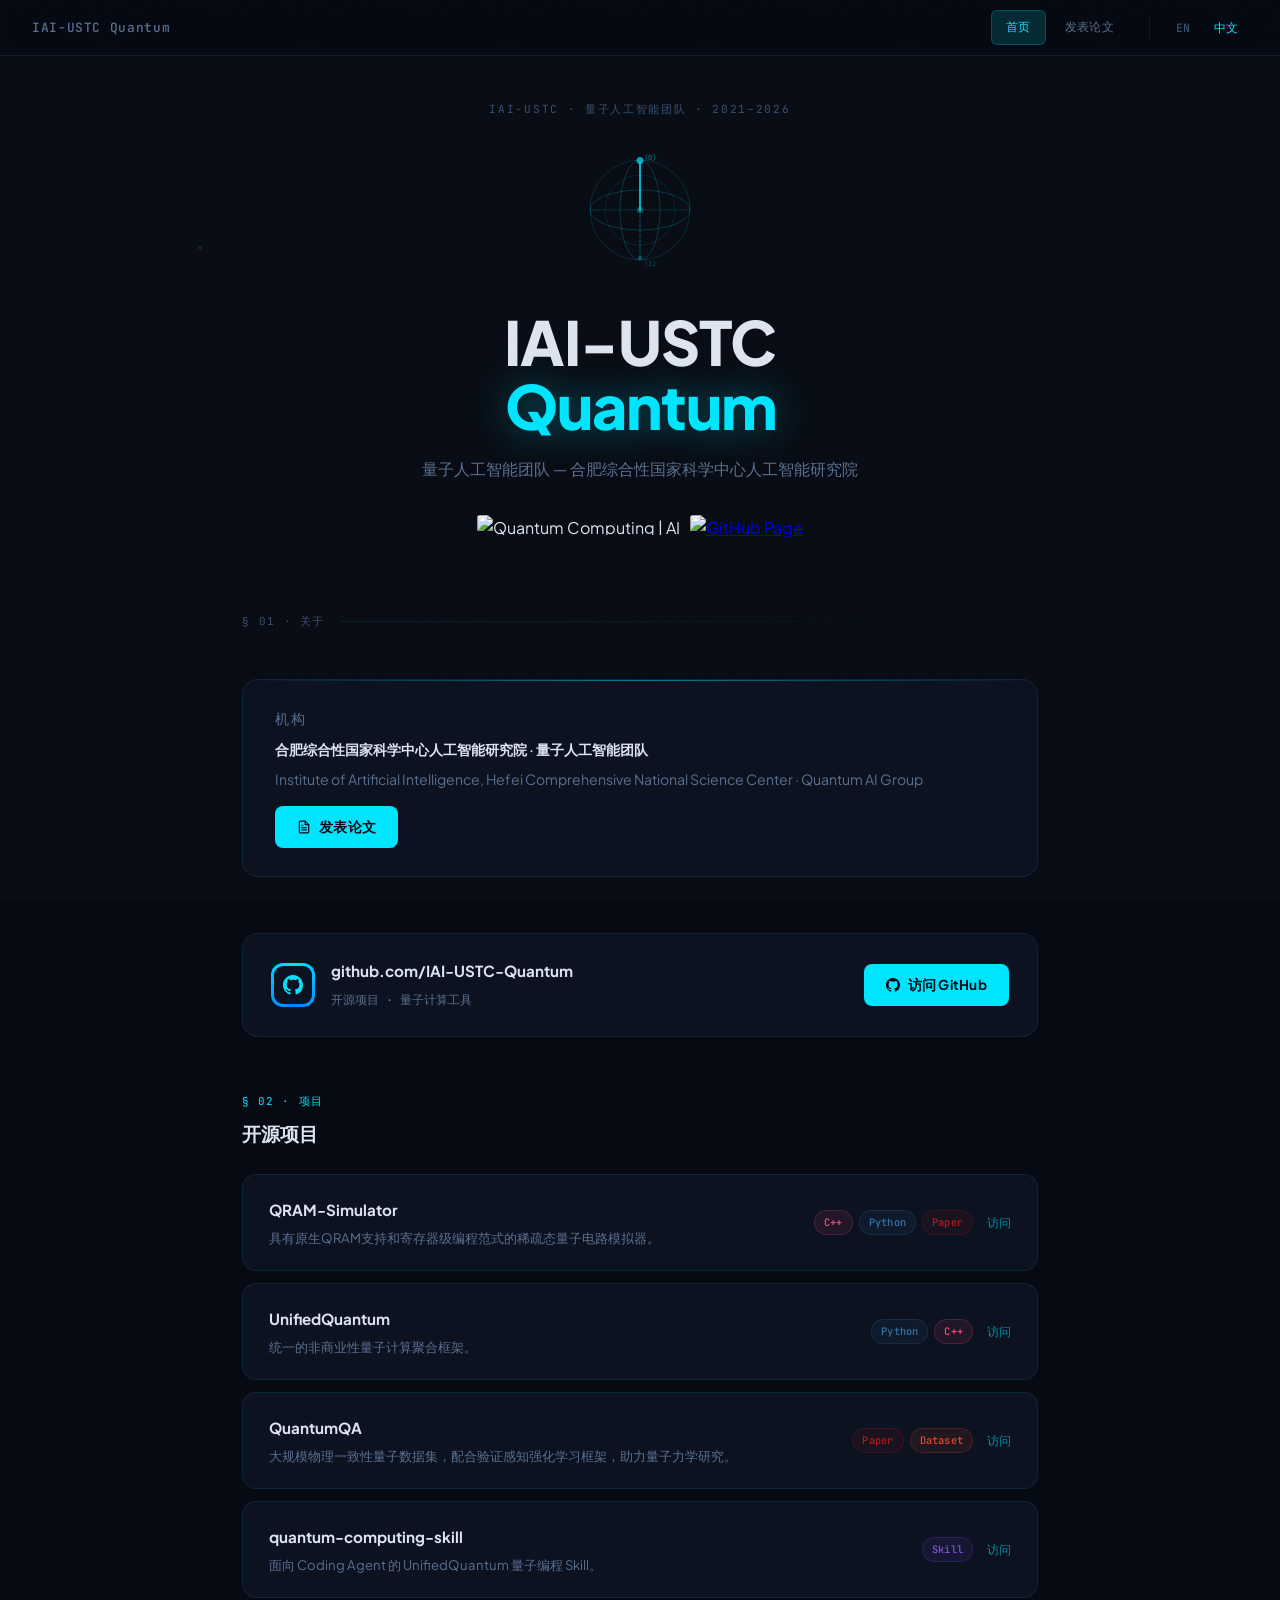
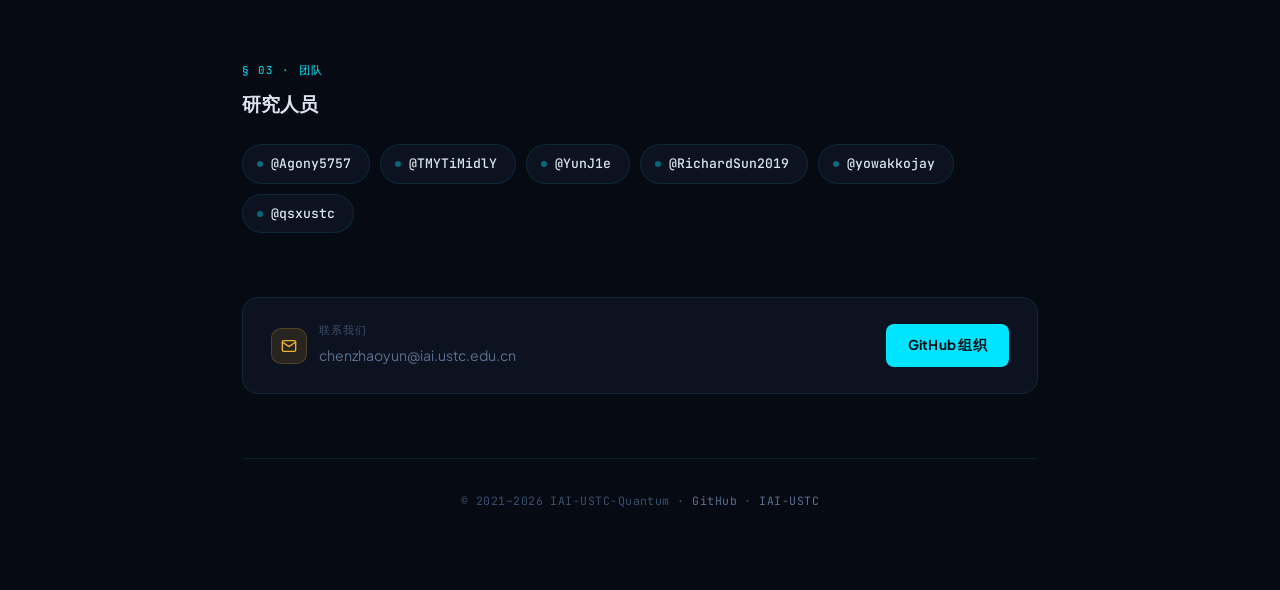
==== index.html @ cae6ad78 "fix: publications button text invisible due to CSS specificity .affiliation a (0-1-1) overrode .btn-" ====
<!DOCTYPE html>
<html lang="zh-CN">
<head>
    <meta charset="UTF-8">
    <meta name="viewport" content="width=device-width, initial-scale=1.0">
    <title>IAI-USTC Quantum</title>
    <link rel="preconnect" href="https://fonts.googleapis.com">
    <link rel="preconnect" href="https://fonts.gstatic.com" crossorigin>
    <link href="https://fonts.googleapis.com/css2?family=Plus+Jakarta+Sans:wght@400;500;600;700;800&family=JetBrains+Mono:wght@400;500&display=swap" rel="stylesheet">
    <style>
        :root {
            --bg: #060a12;
            --surface: #0c1220;
            --surface-2: #111827;
            --border: rgba(0, 229, 255, 0.1);
            --border-glow: rgba(0, 229, 255, 0.25);
            --text: #dde4f0;
            --text-muted: #5a7090;
            --text-dim: #3a5070;
            --cyan: #00e5ff;
            --cyan-dim: rgba(0, 229, 255, 0.15);
            --cyan-glow: rgba(0, 229, 255, 0.4);
            --amber: #f0b429;
            --amber-dim: rgba(240, 180, 41, 0.12);
        }

        *, *::before, *::after { margin: 0; padding: 0; box-sizing: border-box; }

        html { scroll-behavior: smooth; }

        body {
            font-family: 'Plus Jakarta Sans', sans-serif;
            background: var(--bg);
            color: var(--text);
            line-height: 1.65;
            min-height: 100vh;
            overflow-x: hidden;
        }

        /* ─── Quantum circuit background ─── */
        .bg-canvas {
            position: fixed;
            inset: 0;
            z-index: 0;
            pointer-events: none;
            opacity: 0.35;
        }

        /* ─── Noise grain overlay ─── */
        body::after {
            content: '';
            position: fixed;
            inset: 0;
            z-index: 1;
            pointer-events: none;
            opacity: 0.04;
            background-image: url("data:image/svg+xml,%3Csvg viewBox='0 0 256 256' xmlns='http://www.w3.org/2000/svg'%3E%3Cfilter id='n'%3E%3CfeTurbulence type='fractalNoise' baseFrequency='0.9' numOctaves='4' stitchTiles='stitch'/%3E%3C/filter%3E%3Crect width='100%25' height='100%25' filter='url(%23n)'/%3E%3C/svg%3E");
            background-size: 200px;
        }

        /* ─── Layout ─── */
        .container {
            position: relative;
            z-index: 2;
            max-width: 860px;
            margin: 0 auto;
            padding: 0 32px 80px;
        }

        /* ─── Hero ─── */
        .hero {
            padding: 100px 0 72px;
            text-align: center;
            position: relative;
        }

        .hero-index {
            font-family: 'JetBrains Mono', monospace;
            font-size: 0.7rem;
            color: var(--text-dim);
            letter-spacing: 0.15em;
            text-transform: uppercase;
            margin-bottom: 32px;
            opacity: 0;
            animation: fadeUp 0.6s ease forwards;
        }

        /* Bloch sphere SVG */
        .bloch-wrap {
            width: 120px;
            height: 120px;
            margin: 0 auto 40px;
            opacity: 0;
            animation: fadeUp 0.6s 0.1s ease forwards;
        }

        .bloch-wrap svg { width: 100%; height: 100%; }

        .hero h1 {
            font-size: clamp(2.4rem, 6vw, 3.8rem);
            font-weight: 800;
            letter-spacing: -1px;
            line-height: 1.05;
            margin-bottom: 18px;
            opacity: 0;
            animation: fadeUp 0.6s 0.2s ease forwards;
        }

        .hero h1 .accent {
            color: var(--cyan);
            text-shadow: 0 0 40px var(--cyan-glow);
        }

        .hero-sub {
            font-size: 1rem;
            color: var(--text-muted);
            max-width: 460px;
            margin: 0 auto 32px;
            font-weight: 400;
            opacity: 0;
            animation: fadeUp 0.6s 0.3s ease forwards;
        }

        .hero-badges {
            display: flex;
            justify-content: center;
            gap: 10px;
            flex-wrap: wrap;
            opacity: 0;
            animation: fadeUp 0.6s 0.4s ease forwards;
        }

        .hero-badges img { height: 20px; border-radius: 3px; }

        /* ─── Divider ─── */
        .divider {
            display: flex;
            align-items: center;
            gap: 16px;
            margin: 0 0 48px;
            opacity: 0;
            animation: fadeUp 0.5s 0.5s ease forwards;
        }

        .divider-label {
            font-family: 'JetBrains Mono', monospace;
            font-size: 0.68rem;
            color: var(--text-dim);
            letter-spacing: 0.12em;
            text-transform: uppercase;
            white-space: nowrap;
        }

        .divider-line {
            flex: 1;
            height: 1px;
            background: linear-gradient(90deg, var(--border), transparent);
        }

        /* ─── Affiliation ─── */
        .affiliation {
            background: var(--surface);
            border: 1px solid var(--border);
            border-radius: 16px;
            padding: 28px 32px;
            margin-bottom: 56px;
            position: relative;
            overflow: hidden;
            opacity: 0;
            animation: fadeUp 0.6s 0.55s ease forwards;
        }

        .affiliation::before {
            content: '';
            position: absolute;
            top: 0;
            left: 0;
            right: 0;
            height: 1px;
            background: linear-gradient(90deg, transparent, var(--cyan), transparent);
            opacity: 0.5;
        }

        .affiliation-label {
            font-family: 'JetBrains Mono', monospace;
            font-size: 0.68rem;
            color: var(--cyan);
            letter-spacing: 0.12em;
            text-transform: uppercase;
            margin-bottom: 12px;
        }

        .affiliation p {
            color: var(--text-muted);
            font-size: 0.88rem;
            margin-bottom: 6px;
            line-height: 1.7;
        }

        .affiliation p strong { color: var(--text); font-weight: 600; }

        .affiliation a {
            color: var(--cyan);
            text-decoration: none;
            font-size: 0.85rem;
            opacity: 0.8;
            transition: opacity 0.2s;
        }

        .affiliation a:hover { opacity: 1; text-decoration: none; }

        .affiliation .btn-primary {
            color: var(--bg);
            opacity: 1;
            font-size: 0.85rem;
        }

        /* ─── GitHub CTA ─── */
        .github-cta {
            display: flex;
            align-items: center;
            justify-content: space-between;
            background: var(--surface);
            border: 1px solid var(--border);
            border-radius: 16px;
            padding: 24px 28px;
            margin-bottom: 56px;
            gap: 20px;
            flex-wrap: wrap;
            opacity: 0;
            animation: fadeUp 0.6s 0.6s ease forwards;
            transition: border-color 0.3s, box-shadow 0.3s;
        }

        .github-cta:hover {
            border-color: var(--border-glow);
            box-shadow: 0 0 30px rgba(0, 229, 255, 0.05), inset 0 0 30px rgba(0, 229, 255, 0.02);
        }

        .github-cta-left {
            display: flex;
            align-items: center;
            gap: 16px;
        }

        .github-cta-orb {
            width: 44px;
            height: 44px;
            border-radius: 12px;
            background: conic-gradient(from 0deg, var(--cyan), #0080ff, var(--cyan));
            display: flex;
            align-items: center;
            justify-content: center;
            flex-shrink: 0;
            position: relative;
        }

        .github-cta-orb::after {
            content: '';
            position: absolute;
            inset: 3px;
            border-radius: 9px;
            background: var(--surface);
        }

        .github-cta-orb svg {
            position: relative;
            z-index: 1;
            fill: var(--cyan);
        }

        .github-cta-text strong {
            display: block;
            font-size: 0.95rem;
            font-weight: 700;
            margin-bottom: 2px;
        }

        .github-cta-text span {
            font-family: 'JetBrains Mono', monospace;
            font-size: 0.75rem;
            color: var(--text-muted);
        }

        .btn-primary {
            display: inline-flex;
            align-items: center;
            gap: 8px;
            background: var(--cyan);
            color: var(--bg);
            padding: 10px 22px;
            border-radius: 8px;
            text-decoration: none;
            font-weight: 700;
            font-size: 0.85rem;
            letter-spacing: 0.02em;
            transition: background 0.2s, transform 0.15s, box-shadow 0.2s;
            flex-shrink: 0;
        }

        .btn-primary:hover {
            background: #33ecff;
            transform: translateY(-1px);
            box-shadow: 0 4px 20px var(--cyan-glow);
            text-decoration: none;
        }

        /* ─── Section label ─── */
        .section-head {
            margin-bottom: 24px;
            opacity: 0;
            animation: fadeUp 0.5s ease forwards;
        }

        .section-head .section-num {
            font-family: 'JetBrains Mono', monospace;
            font-size: 0.68rem;
            color: var(--cyan);
            letter-spacing: 0.1em;
            text-transform: uppercase;
            margin-bottom: 8px;
        }

        .section-head h2 {
            font-size: 1.2rem;
            font-weight: 700;
            color: var(--text);
        }

        /* ─── Projects grid ─── */
        /* ─── Projects grid ─── */
        .projects-grid {
            display: flex;
            flex-direction: column;
            gap: 12px;
            margin-bottom: 64px;
        }

        .project-card {
            background: var(--surface);
            border: 1px solid var(--border);
            border-radius: 14px;
            padding: 22px 26px;
            text-decoration: none;
            color: var(--text);
            transition: border-color 0.25s, background 0.25s, transform 0.2s, box-shadow 0.25s;
            display: flex;
            align-items: center;
            justify-content: space-between;
            gap: 20px;
            opacity: 0;
            animation: fadeUp 0.5s ease forwards;
        }

        .project-card:nth-child(1) { animation-delay: 0.65s; }
        .project-card:nth-child(2) { animation-delay: 0.72s; }
        .project-card:nth-child(3) { animation-delay: 0.79s; }
        .project-card:nth-child(4) { animation-delay: 0.86s; }

        .project-card:hover {
            border-color: var(--border-glow);
            background: var(--surface-2);
            transform: translateX(4px);
            box-shadow: 0 8px 30px rgba(0, 0, 0, 0.35), 0 0 0 1px var(--border-glow);
            text-decoration: none;
        }

        .project-card-left { flex: 1; min-width: 0; }

        .project-card h3 {
            font-size: 0.95rem;
            font-weight: 700;
            margin-bottom: 5px;
        }

        .project-card p {
            color: var(--text-muted);
            font-size: 0.82rem;
            line-height: 1.6;
        }

        .project-card-right {
            display: flex;
            align-items: center;
            gap: 6px;
            flex-shrink: 0;
        }

        .proj-badge {
            font-family: 'JetBrains Mono', monospace;
            font-size: 0.65rem;
            font-weight: 500;
            padding: 3px 9px;
            border-radius: 100px;
            border: 1px solid;
            letter-spacing: 0.02em;
            white-space: nowrap;
        }

        .project-card-footer {
            font-family: 'JetBrains Mono', monospace;
            font-size: 0.72rem;
            color: var(--cyan);
            opacity: 0.6;
            display: flex;
            align-items: center;
            gap: 4px;
            transition: opacity 0.2s, gap 0.2s;
            flex-shrink: 0;
            margin-left: 8px;
        }

        .project-card:hover .project-card-footer { opacity: 1; gap: 8px; }

        .project-link {
            font-family: 'JetBrains Mono', monospace;
            font-size: 0.72rem;
            color: var(--cyan);
            opacity: 0.7;
            display: flex;
            align-items: center;
            gap: 4px;
            transition: opacity 0.2s, gap 0.2s;
        }

        .project-card:hover .project-link { opacity: 1; gap: 8px; }

        /* ─── Team ─── */
        .team-grid {
            display: flex;
            flex-wrap: wrap;
            gap: 10px;
            margin-bottom: 64px;
            opacity: 0;
            animation: fadeUp 0.5s 0.85s ease forwards;
        }

        .member {
            display: inline-flex;
            align-items: center;
            gap: 8px;
            background: var(--surface);
            border: 1px solid var(--border);
            padding: 8px 18px 8px 14px;
            border-radius: 100px;
            color: var(--text);
            text-decoration: none;
            font-family: 'JetBrains Mono', monospace;
            font-size: 0.82rem;
            font-weight: 500;
            transition: border-color 0.2s, color 0.2s, background 0.2s, transform 0.15s;
        }

        .member::before {
            content: '';
            width: 6px;
            height: 6px;
            border-radius: 50%;
            background: var(--cyan);
            opacity: 0.4;
            transition: opacity 0.2s, box-shadow 0.2s;
            flex-shrink: 0;
        }

        .member:hover {
            border-color: var(--border-glow);
            color: var(--cyan);
            background: var(--cyan-dim);
            transform: translateY(-1px);
            text-decoration: none;
        }

        .member:hover::before {
            opacity: 1;
            box-shadow: 0 0 8px var(--cyan);
        }

        /* ─── Contact ─── */
        .contact-row {
            display: flex;
            align-items: center;
            justify-content: space-between;
            background: var(--surface);
            border: 1px solid var(--border);
            border-radius: 16px;
            padding: 24px 28px;
            gap: 24px;
            flex-wrap: wrap;
            margin-bottom: 64px;
            opacity: 0;
            animation: fadeUp 0.5s 0.9s ease forwards;
        }

        .contact-row-left {
            display: flex;
            align-items: center;
            gap: 12px;
        }

        .contact-icon {
            width: 36px;
            height: 36px;
            border-radius: 10px;
            background: var(--amber-dim);
            border: 1px solid rgba(240, 180, 41, 0.2);
            display: flex;
            align-items: center;
            justify-content: center;
            flex-shrink: 0;
        }

        .contact-text p:first-child {
            font-family: 'JetBrains Mono', monospace;
            font-size: 0.68rem;
            color: var(--text-dim);
            letter-spacing: 0.1em;
            text-transform: uppercase;
            margin-bottom: 2px;
        }

        .contact-text a {
            color: var(--text-muted);
            text-decoration: none;
            font-size: 0.88rem;
            transition: color 0.2s;
        }

        .contact-text a:hover { color: var(--cyan); text-decoration: none; }

        /* ─── Footer ─── */
        footer {
            text-align: center;
            padding-top: 32px;
            border-top: 1px solid var(--border);
            opacity: 0;
            animation: fadeUp 0.5s 0.95s ease forwards;
        }

        footer p {
            font-family: 'JetBrains Mono', monospace;
            font-size: 0.72rem;
            color: var(--text-dim);
            letter-spacing: 0.04em;
        }

        footer a {
            color: var(--text-muted);
            text-decoration: none;
            transition: color 0.2s;
        }

        footer a:hover { color: var(--cyan); text-decoration: none; }

        /* ─── Animations ─── */
        @keyframes fadeUp {
            from { opacity: 0; transform: translateY(16px); }
            to { opacity: 1; transform: translateY(0); }
        }

        /* ─── Responsive ─── */
        @media (max-width: 600px) {
            .container { padding: 0 16px 60px; }
            .hero { padding: 80px 0 56px; }
            .top-nav { padding: 0 16px; }
            .nav-logo { font-size: 0.72rem; }
            .nav-link { font-size: 0.72rem; padding: 5px 10px; }
            .github-cta { flex-direction: column; align-items: flex-start; }
            .contact-row { flex-direction: column; align-items: flex-start; }
            .hero-badges { gap: 8px; }
        }

        /* ─── Top Nav ─── */
        .top-nav {
            position: fixed;
            top: 0;
            left: 0;
            right: 0;
            z-index: 100;
            display: flex;
            align-items: center;
            justify-content: space-between;
            padding: 0 32px;
            height: 56px;
            background: rgba(6, 10, 18, 0.8);
            border-bottom: 1px solid var(--border);
            backdrop-filter: blur(16px);
        }

        .nav-logo {
            font-family: 'JetBrains Mono', monospace;
            font-size: 0.8rem;
            font-weight: 500;
            color: var(--text-muted);
            text-decoration: none;
            letter-spacing: 0.05em;
            transition: color 0.2s;
        }

        .nav-logo:hover { color: var(--cyan); text-decoration: none; }

        .nav-links {
            display: flex;
            align-items: center;
            gap: 4px;
        }

        .nav-link {
            font-family: 'JetBrains Mono', monospace;
            font-size: 0.78rem;
            font-weight: 500;
            color: var(--text-muted);
            text-decoration: none;
            padding: 6px 14px;
            border-radius: 6px;
            border: 1px solid transparent;
            transition: all 0.2s;
            letter-spacing: 0.03em;
        }

        .nav-link:hover { color: var(--text); background: var(--surface); border-color: var(--border); text-decoration: none; }
        .nav-link.active { color: var(--cyan); background: var(--cyan-dim); border-color: rgba(0, 229, 255, 0.2); }

        .nav-lang {
            display: flex;
            gap: 4px;
            margin-left: 16px;
            padding-left: 16px;
            border-left: 1px solid var(--border);
        }

        .nav-lang button {
            background: transparent;
            border: none;
            color: var(--text-dim);
            padding: 4px 10px;
            border-radius: 4px;
            cursor: pointer;
            font-family: 'JetBrains Mono', monospace;
            font-size: 0.72rem;
            font-weight: 500;
            transition: all 0.2s;
        }

        .nav-lang button:hover { color: var(--text); background: var(--surface); }
        .nav-lang button.active { color: var(--cyan); }

        /* ─── Custom scrollbar ─── */
        ::-webkit-scrollbar { width: 6px; }
        ::-webkit-scrollbar-track { background: var(--bg); }
        ::-webkit-scrollbar-thumb { background: var(--border); border-radius: 3px; }
        ::-webkit-scrollbar-thumb:hover { background: var(--cyan-dim); }

        /* ─── Selection ─── */
        ::selection { background: var(--cyan-dim); color: var(--cyan); }
    </style>
</head>
<body>

    <!-- Quantum circuit animated background -->
    <canvas class="bg-canvas" id="bg"></canvas>

    <!-- Top Navigation -->
    <nav class="top-nav">
        <a href="index.html" class="nav-logo">IAI-USTC Quantum</a>
        <div class="nav-links">
            <a href="index.html" class="nav-link active" data-i18n="nav_home">Home</a>
            <a href="publications.html" class="nav-link" data-i18n="nav_pub">Publications</a>
            <div class="nav-lang">
                <button id="lang-en" onclick="switchLanguage('en')">EN</button>
                <button id="lang-zh" onclick="switchLanguage('zh')">中文</button>
            </div>
        </div>
    </nav>

    <div class="container">

        <!-- Hero -->
        <section class="hero">
            <p class="hero-index" data-i18n="hero_index">IAI-USTC · Quantum AI Group · 2021–2026</p>

            <!-- Bloch sphere SVG -->
            <div class="bloch-wrap">
                <svg viewBox="0 0 120 120" fill="none" xmlns="http://www.w3.org/2000/svg">
                    <circle cx="60" cy="60" r="50" stroke="rgba(0,229,255,0.15)" stroke-width="1"/>
                    <circle cx="60" cy="60" r="35" stroke="rgba(0,229,255,0.1)" stroke-width="1"/>
                    <ellipse cx="60" cy="60" rx="50" ry="20" stroke="rgba(0,229,255,0.2)" stroke-width="1"/>
                    <ellipse cx="60" cy="60" rx="20" ry="50" stroke="rgba(0,229,255,0.2)" stroke-width="1"/>
                    <line x1="60" y1="10" x2="60" y2="110" stroke="rgba(0,229,255,0.15)" stroke-width="1"/>
                    <line x1="10" y1="60" x2="110" y2="60" stroke="rgba(0,229,255,0.15)" stroke-width="1"/>
                    <!-- |0⟩ state -->
                    <line x1="60" y1="60" x2="60" y2="15" stroke="#00e5ff" stroke-width="1.5" stroke-linecap="round">
                        <animate attributeName="y2" values="15;12;15" dur="3s" repeatCount="indefinite"/>
                    </line>
                    <circle cx="60" cy="13" r="3.5" fill="#00e5ff">
                        <animate attributeName="cy" values="13;10;13" dur="3s" repeatCount="indefinite"/>
                        <animate attributeName="opacity" values="1;0.6;1" dur="3s" repeatCount="indefinite"/>
                    </circle>
                    <!-- |1⟩ state faint -->
                    <line x1="60" y1="60" x2="60" y2="108" stroke="rgba(0,229,255,0.25)" stroke-width="1" stroke-linecap="round" stroke-dasharray="2 3">
                    </line>
                    <circle cx="60" cy="108" r="2" fill="rgba(0,229,255,0.3)"/>
                    <!-- equator glow -->
                    <circle cx="60" cy="60" r="3" fill="rgba(0,229,255,0.3)">
                        <animate attributeName="r" values="3;4;3" dur="2s" repeatCount="indefinite"/>
                    </circle>
                    <!-- axis labels -->
                    <text x="64" y="10" fill="rgba(0,229,255,0.6)" font-family="JetBrains Mono,monospace" font-size="7">|0⟩</text>
                    <text x="64" y="116" fill="rgba(0,229,255,0.3)" font-family="JetBrains Mono,monospace" font-size="7">|1⟩</text>
                </svg>
            </div>

            <h1>
                <span data-i18n="title">IAI-USTC</span><br>
                <span class="accent" data-i18n="title_accent">Quantum</span>
            </h1>
            <p class="hero-sub" data-i18n="subtitle">Quantum AI Group — Institute of Artificial Intelligence, Hefei Comprehensive National Science Center</p>
            <div class="hero-badges">
                <img src="https://img.shields.io/badge/Quantum_Computing-AI-00e5ff?style=flat-square" alt="Quantum Computing | AI">
                <a href="https://iai-ustc-quantum.github.io"><img src="https://img.shields.io/badge/Page-iai--ustc--quantum.github.io-4D6AE4?style=flat-square" alt="GitHub Page"></a>
            </div>
        </section>

        <!-- Divider -->
        <div class="divider">
            <span class="divider-label" data-i18n="divider_about">§ 01 · About</span>
            <div class="divider-line"></div>
        </div>

        <!-- Affiliation -->
        <div class="affiliation">
            <p class="affiliation-label" data-i18n="affil_label">Institute</p>
            <p><strong>合肥综合性国家科学中心人工智能研究院 · 量子人工智能团队</strong></p>
            <p>Institute of Artificial Intelligence, Hefei Comprehensive National Science Center · Quantum AI Group</p>
            <div style="margin-top: 14px;">
                <a href="publications.html" class="btn-primary">
                    <svg width="14" height="14" viewBox="0 0 24 24" fill="none" stroke="currentColor" stroke-width="2" stroke-linecap="round" stroke-linejoin="round"><path d="M14 2H6a2 2 0 00-2 2v16a2 2 0 002 2h12a2 2 0 002-2V8z"/><polyline points="14 2 14 8 20 8"/><line x1="16" y1="13" x2="8" y2="13"/><line x1="16" y1="17" x2="8" y2="17"/><polyline points="10 9 9 9 8 9"/></svg>
                    <span data-i18n="affil_pub_btn">Publications</span>
                </a>
            </div>
        </div>

        <!-- GitHub CTA -->
        <div class="github-cta">
            <div class="github-cta-left">
                <div class="github-cta-orb">
                    <svg width="20" height="20" viewBox="0 0 16 16"><path d="M8 0C3.58 0 0 3.58 0 8c0 3.54 2.29 6.53 5.47 7.59.4.07.55-.17.55-.38 0-.19-.01-.82-.01-1.49-2.01.37-2.53-.49-2.69-.94-.09-.23-.48-.94-.82-1.13-.28-.15-.68-.52-.01-.53.63-.01 1.08.58 1.23.82.72 1.21 1.87.87 2.33.66.07-.52.28-.87.51-1.07-1.78-.2-3.64-.89-3.64-3.95 0-.87.31-1.59.82-2.15-.08-.2-.36-1.02.08-2.12 0 0 .67-.21 2.2.82.64-.18 1.32-.27 2-.27.68 0 1.36.09 2 .27 1.53-1.04 2.2-.82 2.2-.82.44 1.1.16 1.92.08 2.12.51.56.82 1.27.82 2.15 0 3.07-1.87 3.75-3.65 3.95.29.25.54.73.54 1.48 0 1.07-.01 1.93-.01 2.2 0 .21.15.46.55.38A8.013 8.013 0 0016 8c0-4.42-3.58-8-8-8z"/></svg>
                </div>
                <div class="github-cta-text">
                    <strong data-i18n="org_title">github.com/IAI-USTC-Quantum</strong>
                    <span data-i18n="org_sub">Open-source · Quantum computing tools</span>
                </div>
            </div>
            <a href="https://github.com/IAI-USTC-Quantum" class="btn-primary" target="_blank" rel="noopener">
                <svg width="14" height="14" viewBox="0 0 16 16" fill="currentColor"><path d="M8 0C3.58 0 0 3.58 0 8c0 3.54 2.29 6.53 5.47 7.59.4.07.55-.17.55-.38 0-.19-.01-.82-.01-1.49-2.01.37-2.53-.49-2.69-.94-.09-.23-.48-.94-.82-1.13-.28-.15-.68-.52-.01-.53.63-.01 1.08.58 1.23.82.72 1.21 1.87.87 2.33.66.07-.52.28-.87.51-1.07-1.78-.2-3.64-.89-3.64-3.95 0-.87.31-1.59.82-2.15-.08-.2-.36-1.02.08-2.12 0 0 .67-.21 2.2.82.64-.18 1.32-.27 2-.27.68 0 1.36.09 2 .27 1.53-1.04 2.2-.82 2.2-.82.44 1.1.16 1.92.08 2.12.51.56.82 1.27.82 2.15 0 3.07-1.87 3.75-3.65 3.95.29.25.54.73.54 1.48 0 1.07-.01 1.93-.01 2.2 0 .21.15.46.55.38A8.013 8.013 0 0016 8c0-4.42-3.58-8-8-8z"/></svg>
                <span data-i18n="org_btn">View on GitHub</span>
            </a>
        </div>

        <!-- Projects -->
        <div class="section-head">
            <p class="section-num" data-i18n="divider_projects">§ 02 · Projects</p>
            <h2 data-i18n="projects_title">Open Source</h2>
        </div>
        <div class="projects-grid" id="projects-grid"></div>

        <!-- Team -->
        <div class="section-head">
            <p class="section-num" data-i18n="divider_team">§ 03 · Team</p>
            <h2 data-i18n="team_title">Researchers</h2>
        </div>
        <div class="team-grid" id="team-grid"></div>

        <!-- Contact -->
        <div class="contact-row">
            <div class="contact-row-left">
                <div class="contact-icon">
                    <svg width="16" height="16" viewBox="0 0 24 24" fill="none" stroke="#f0b429" stroke-width="2" stroke-linecap="round" stroke-linejoin="round"><path d="M4 4h16c1.1 0 2 .9 2 2v12c0 1.1-.9 2-2 2H4c-1.1 0-2-.9-2-2V6c0-1.1.9-2 2-2z"/><polyline points="22,6 12,13 2,6"/></svg>
                </div>
                <div class="contact-text">
                    <p data-i18n="contact_label">Get in touch</p>
                    <a href="mailto:chenzhaoyun@iai.ustc.edu.cn">chenzhaoyun@iai.ustc.edu.cn</a>
                </div>
            </div>
            <a href="https://github.com/IAI-USTC-Quantum" class="btn-primary" target="_blank" rel="noopener" data-i18n="contact_github">GitHub Organization</a>
        </div>

        <footer>
            <p>© 2021–2026 IAI-USTC-Quantum · <a href="https://github.com/IAI-USTC-Quantum" data-i18n="footer_gh">GitHub</a> · <a href="https://iai.ustc.edu.cn" data-i18n="footer_institution">IAI-USTC</a></p>
        </footer>
    </div>

    <script>
        /* ─── Quantum circuit canvas background ─── */
        (function () {
            const canvas = document.getElementById('bg');
            const ctx = canvas.getContext('2d');
            let W, H;
            const nodes = [];
            const MAX_NODES = 18;

            function resize() {
                W = canvas.width = window.innerWidth;
                H = canvas.height = window.innerHeight;
            }

            function addNode() {
                if (nodes.length >= MAX_NODES) return;
                nodes.push({
                    x: Math.random() * W,
                    y: Math.random() * H,
                    vx: (Math.random() - 0.5) * 0.3,
                    vy: (Math.random() - 0.5) * 0.3,
                    r: Math.random() * 1.5 + 0.5,
                    life: 0,
                    maxLife: Math.random() * 300 + 150
                });
            }

            function draw() {
                ctx.clearRect(0, 0, W, H);

                // Add new nodes
                if (Math.random() < 0.08) addNode();

                // Draw connections between nearby nodes
                for (let i = 0; i < nodes.length; i++) {
                    const a = nodes[i];
                    a.x += a.vx;
                    a.y += a.vy;
                    a.life++;
                    if (a.x < -10 || a.x > W + 10 || a.y < -10 || a.y > H + 10 || a.life > a.maxLife) {
                        nodes.splice(i, 1);
                        i--;
                        continue;
                    }
                    for (let j = i + 1; j < nodes.length; j++) {
                        const b = nodes[j];
                        const dx = a.x - b.x, dy = a.y - b.y;
                        const dist = Math.sqrt(dx * dx + dy * dy);
                        if (dist < 120) {
                            ctx.beginPath();
                            ctx.moveTo(a.x, a.y);
                            ctx.lineTo(b.x, b.y);
                            ctx.strokeStyle = `rgba(0, 229, 255, ${0.12 * (1 - dist / 120)})`;
                            ctx.lineWidth = 0.5;
                            ctx.stroke();
                        }
                    }
                    // Draw node dot
                    ctx.beginPath();
                    ctx.arc(a.x, a.y, a.r, 0, Math.PI * 2);
                    ctx.fillStyle = `rgba(0, 229, 255, ${0.5 * (1 - a.life / a.maxLife)})`;
                    ctx.fill();
                }

                // Occasional horizontal scan line
                if (Math.random() < 0.003) {
                    const y = Math.random() * H;
                    const grad = ctx.createLinearGradient(0, 0, W, 0);
                    grad.addColorStop(0, 'transparent');
                    grad.addColorStop(0.5, 'rgba(0,229,255,0.03)');
                    grad.addColorStop(1, 'transparent');
                    ctx.fillStyle = grad;
                    ctx.fillRect(0, y, W, 1);
                }

                requestAnimationFrame(draw);
            }

            resize();
            window.addEventListener('resize', resize);
            draw();
        })();

        /* ─── Data ─── */
        const projects = [
            {
                name: "QRAM-Simulator",
                url: "https://iai-ustc-quantum.github.io/QRAM-Simulator/",
                badges: [
                    { label: "C++", color: "#f34b7d" },
                    { label: "Python", color: "#3572A5" },
                    { label: "Paper", color: "#b31b1b" },
                ],
                descriptionKey: "project1_desc",
            },
            {
                name: "UnifiedQuantum",
                url: "https://github.com/IAI-USTC-Quantum/UnifiedQuantum",
                badges: [
                    { label: "Python", color: "#3572A5" },
                    { label: "C++", color: "#f34b7d" },
                ],
                descriptionKey: "project2_desc",
            },
            {
                name: "QuantumQA",
                url: "https://github.com/IAI-USTC-Quantum/QuantumQA",
                badges: [
                    { label: "Paper", color: "#b31b1b" },
                    { label: "Dataset", color: "#e34c26" },
                ],
                descriptionKey: "project4_desc",
            },
            {
                name: "quantum-computing-skill",
                url: "https://github.com/IAI-USTC-Quantum/quantum-computing-skill",
                badges: [
                    { label: "Skill", color: "#8250df" },
                ],
                descriptionKey: "project3_desc",
            }
        ];

        const members = ["Agony5757", "TMYTiMidlY", "YunJ1e", "RichardSun2019", "yowakkojay", "qsxustc"];

        /* ─── Render ─── */
        function renderProjects() {
            const grid = document.getElementById('projects-grid');
            grid.innerHTML = projects.map(p => `
                <a class="project-card" href="${p.url}" target="_blank" rel="noopener">
                    <div class="project-card-left">
                        <h3>${p.name}</h3>
                        <p data-i18n="${p.descriptionKey}">${translations.en[p.descriptionKey] || ''}</p>
                    </div>
                    <div class="project-card-right">
                        ${p.badges.map(b => `
                            <span class="proj-badge" style="background:${b.color}18;color:${b.color};border-color:${b.color}35">
                                ${b.label}
                            </span>
                        `).join('')}
                        <span class="project-card-footer" data-i18n="project_link">
                            <svg width="10" height="10" viewBox="0 0 10 10" fill="none"><path d="M1 5h8M5 1l4 4-4 4" stroke="currentColor" stroke-width="1.2" stroke-linecap="round" stroke-linejoin="round"/></svg>
                        </span>
                    </div>
                </a>
            `).join('');
        }

        function renderTeam() {
            const grid = document.getElementById('team-grid');
            grid.innerHTML = members.map(m => `
                <a href="https://github.com/${m}" class="member" target="_blank" rel="noopener">@${m}</a>
            `).join('');
        }

        /* ─── Translations ─── */
        const translations = {
            en: {
                nav_home: "Home",
                nav_pub: "Publications",
                hero_index: "IAI-USTC · Quantum AI Group · 2021–2026",
                title: "IAI-USTC",
                title_accent: "Quantum",
                subtitle: "Quantum AI Group — Institute of Artificial Intelligence, Hefei Comprehensive National Science Center",
                divider_about: "§ 01 · About",
                affil_label: "Institute",
                affil_pub_btn: "Publications",
                org_title: "github.com/IAI-USTC-Quantum",
                org_sub: "Open-source · Quantum computing tools",
                org_btn: "View on GitHub",
                divider_projects: "§ 02 · Projects",
                projects_title: "Open Source",
                project1_desc: "Sparse-state quantum circuit simulator with native QRAM support and Register Level Programming.",
                project2_desc: "A unified, non-commercial quantum computing aggregation framework.",
                project3_desc: "Coding agent skill for quantum programming with UnifiedQuantum.",
                project4_desc: "Large-scale physics-consistent quantum dataset with verification-aware RL framework for quantum mechanics.",
                project_link: "Open",
                divider_team: "§ 03 · Team",
                team_title: "Researchers",
                contact_label: "Get in touch",
                contact_github: "GitHub Organization",
                footer_gh: "GitHub",
                footer_institution: "IAI-USTC"
            },
            zh: {
                nav_home: "首页",
                nav_pub: "发表论文",
                hero_index: "IAI-USTC · 量子人工智能团队 · 2021–2026",
                title: "IAI-USTC",
                title_accent: "Quantum",
                subtitle: "量子人工智能团队 — 合肥综合性国家科学中心人工智能研究院",
                divider_about: "§ 01 · 关于",
                affil_label: "机构",
                affil_pub_btn: "发表论文",
                org_title: "github.com/IAI-USTC-Quantum",
                org_sub: "开源项目 · 量子计算工具",
                org_btn: "访问 GitHub",
                divider_projects: "§ 02 · 项目",
                projects_title: "开源项目",
                project1_desc: "具有原生QRAM支持和寄存器级编程范式的稀疏态量子电路模拟器。",
                project2_desc: "统一的非商业性量子计算聚合框架。",
                project3_desc: "面向 Coding Agent 的 UnifiedQuantum 量子编程 Skill。",
                project4_desc: "大规模物理一致性量子数据集，配合验证感知强化学习框架，助力量子力学研究。",
                project_link: "访问",
                divider_team: "§ 03 · 团队",
                team_title: "研究人员",
                contact_label: "联系我们",
                contact_github: "GitHub 组织",
                footer_gh: "GitHub",
                footer_institution: "IAI-USTC"
            }
        };

        function switchLanguage(lang) {
            document.querySelectorAll('[data-i18n]').forEach(el => {
                const key = el.getAttribute('data-i18n');
                if (translations[lang][key]) {
                    el.textContent = translations[lang][key];
                }
            });
            document.querySelectorAll('.nav-lang button').forEach(btn => btn.classList.remove('active'));
            document.getElementById('lang-' + lang).classList.add('active');
            localStorage.setItem('preferred-lang', lang);
        }

        document.addEventListener('DOMContentLoaded', () => {
            renderProjects();
            renderTeam();
            const savedLang = localStorage.getItem('preferred-lang') || 'zh';
            switchLanguage(savedLang);
        });
    </script>
</body>
</html>
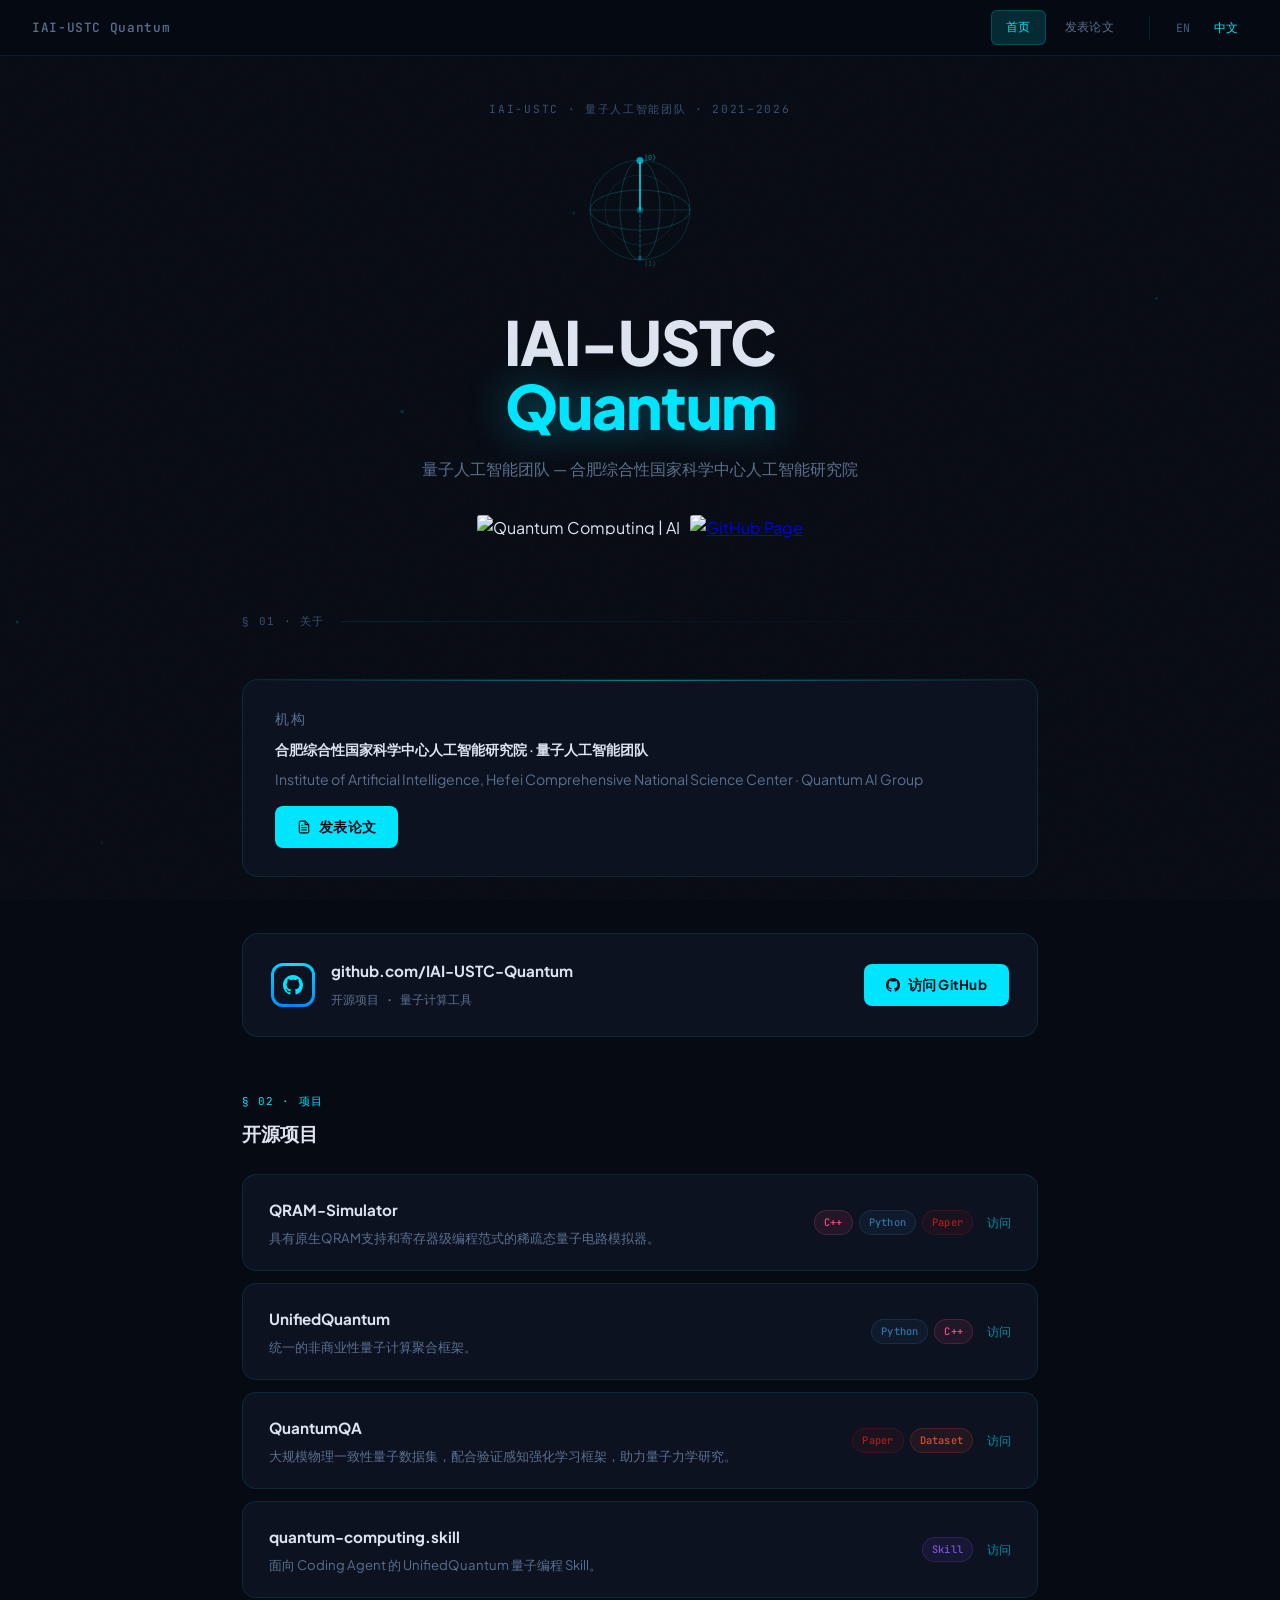
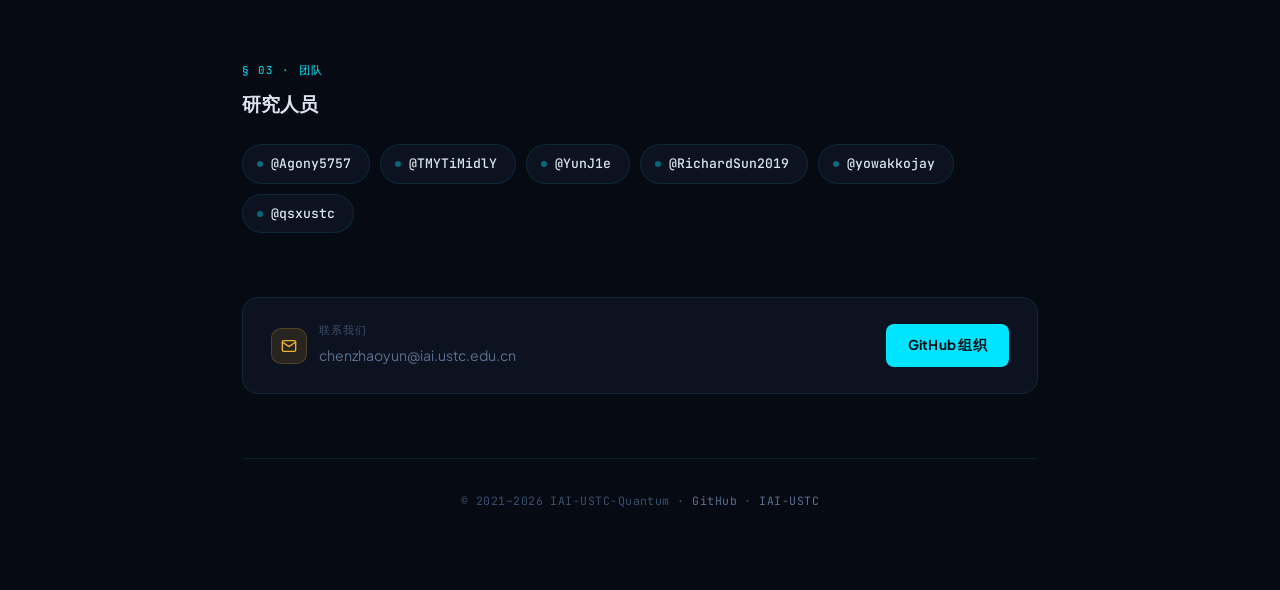
==== commit a2d73051: "Rename quantum-computing-skill to quantum-computing.skill Co-Authored-By: Claude Sonnet 4.6 <noreply" ====
--- a/index.html
+++ b/index.html
@@ -903,8 +903,8 @@
                 descriptionKey: "project4_desc",
             },
             {
-                name: "quantum-computing-skill",
-                url: "https://github.com/IAI-USTC-Quantum/quantum-computing-skill",
+                name: "quantum-computing.skill",
+                url: "https://github.com/IAI-USTC-Quantum/quantum-computing.skill",
                 badges: [
                     { label: "Skill", color: "#8250df" },
                 ],
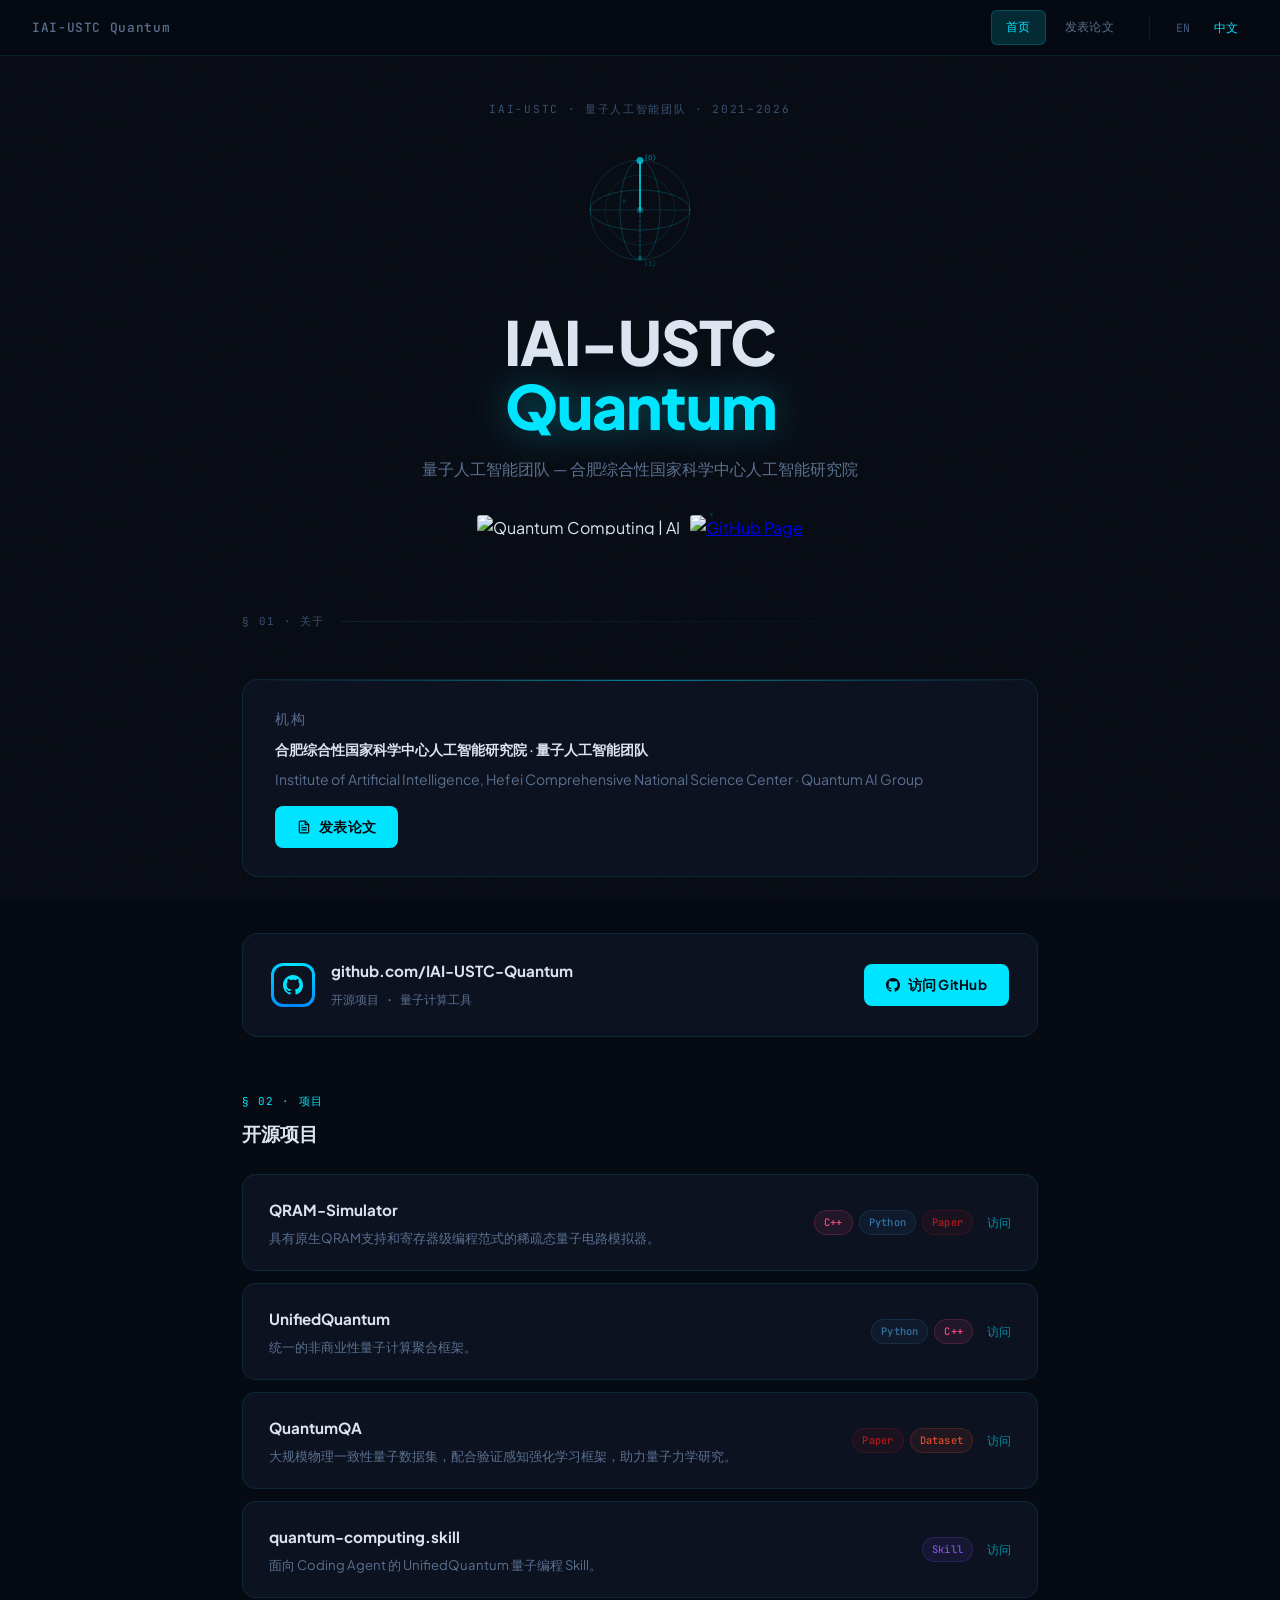
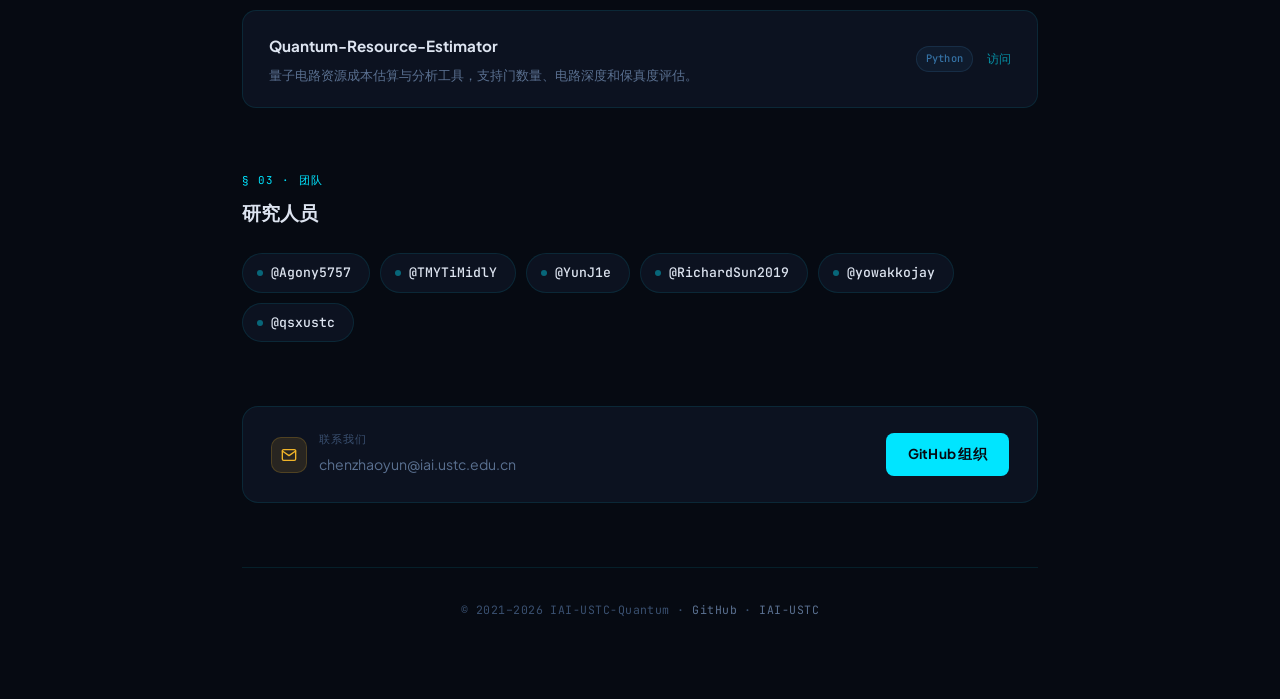
==== commit 38287ffb: "Add Quantum-Resource-Estimator project Co-Authored-By: Claude Sonnet 4.6 <noreply@anthropic.com>" ====
--- a/index.html
+++ b/index.html
@@ -909,6 +909,14 @@
                     { label: "Skill", color: "#8250df" },
                 ],
                 descriptionKey: "project3_desc",
+            },
+            {
+                name: "Quantum-Resource-Estimator",
+                url: "https://github.com/IAI-USTC-Quantum/Quantum-Resource-Estimator",
+                badges: [
+                    { label: "Python", color: "#3572A5" },
+                ],
+                descriptionKey: "project5_desc",
             }
         ];
 
@@ -965,6 +973,7 @@
                 project2_desc: "A unified, non-commercial quantum computing aggregation framework.",
                 project3_desc: "Coding agent skill for quantum programming with UnifiedQuantum.",
                 project4_desc: "Large-scale physics-consistent quantum dataset with verification-aware RL framework for quantum mechanics.",
+                project5_desc: "Estimation and analysis tool for quantum circuit resource costs including gate count, depth, and fidelity.",
                 project_link: "Open",
                 divider_team: "§ 03 · Team",
                 team_title: "Researchers",
@@ -992,6 +1001,7 @@
                 project2_desc: "统一的非商业性量子计算聚合框架。",
                 project3_desc: "面向 Coding Agent 的 UnifiedQuantum 量子编程 Skill。",
                 project4_desc: "大规模物理一致性量子数据集，配合验证感知强化学习框架，助力量子力学研究。",
+                project5_desc: "量子电路资源成本估算与分析工具，支持门数量、电路深度和保真度评估。",
                 project_link: "访问",
                 divider_team: "§ 03 · 团队",
                 team_title: "研究人员",
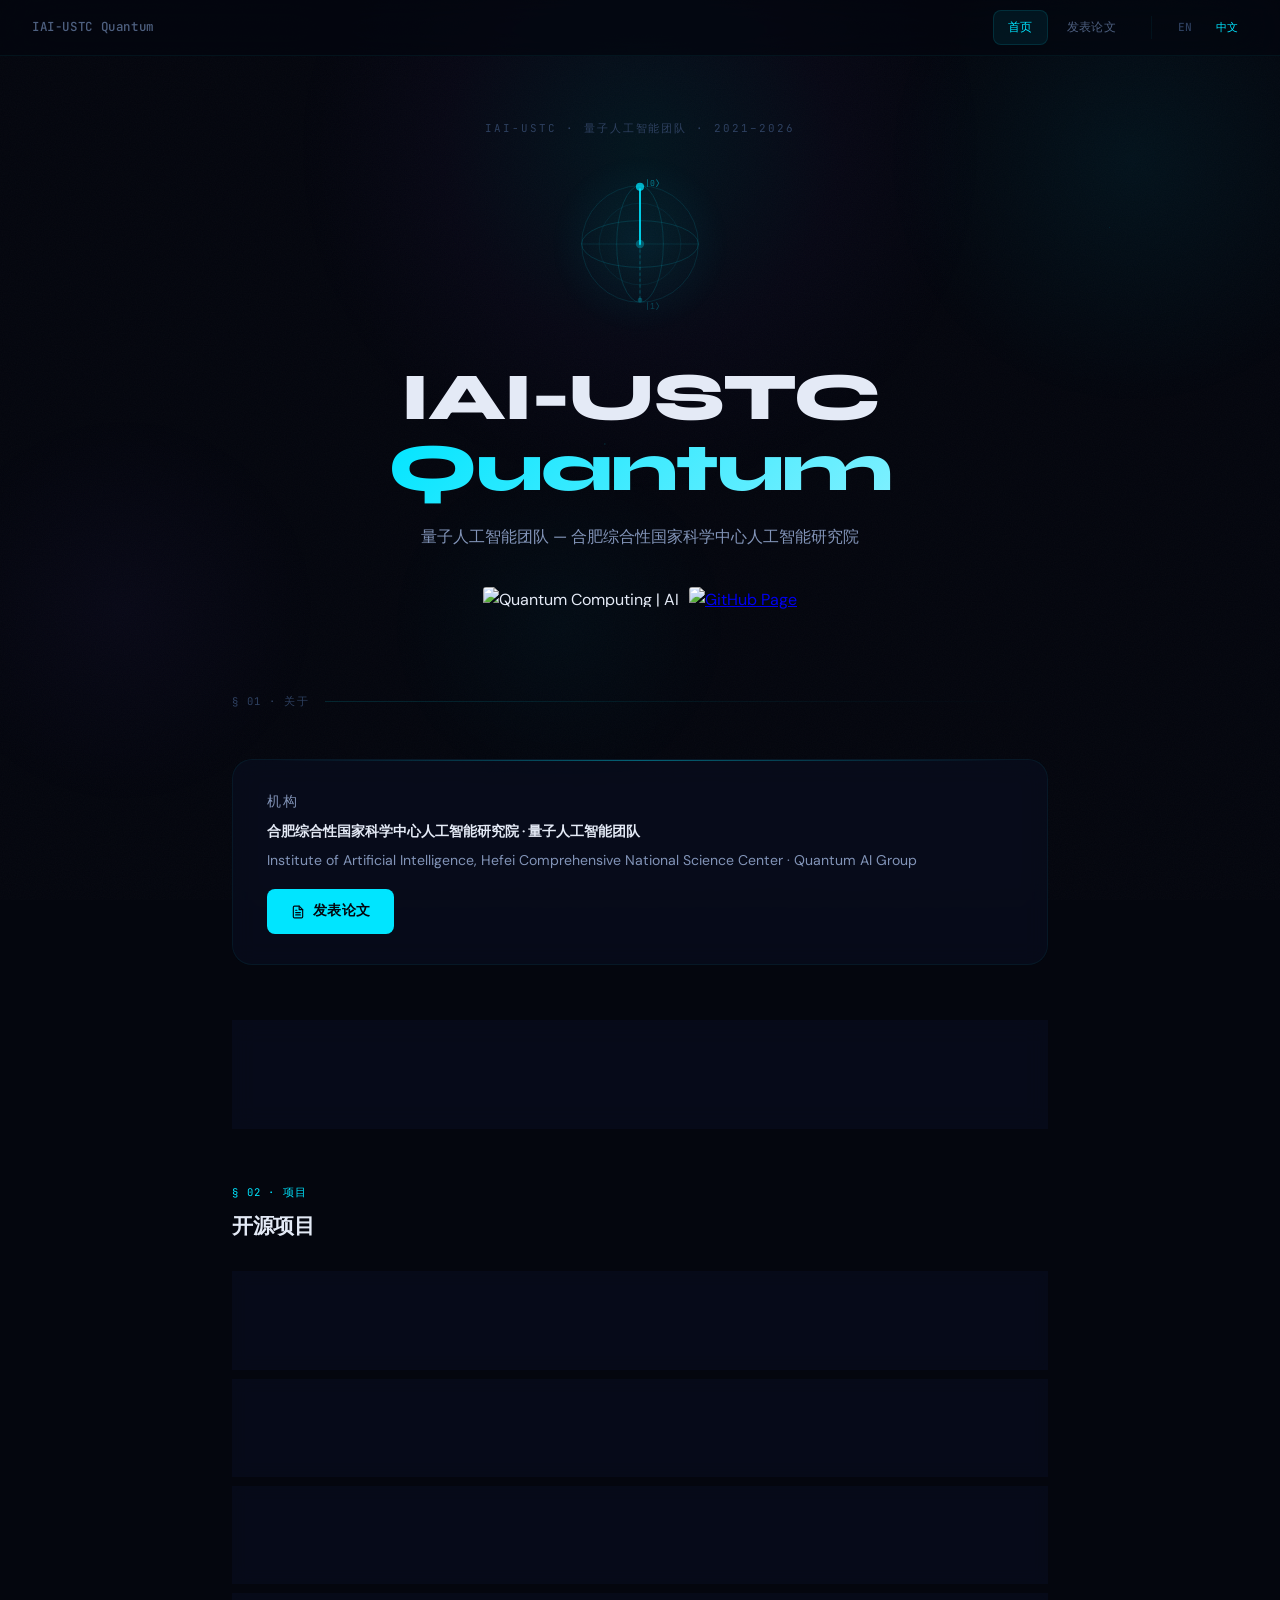
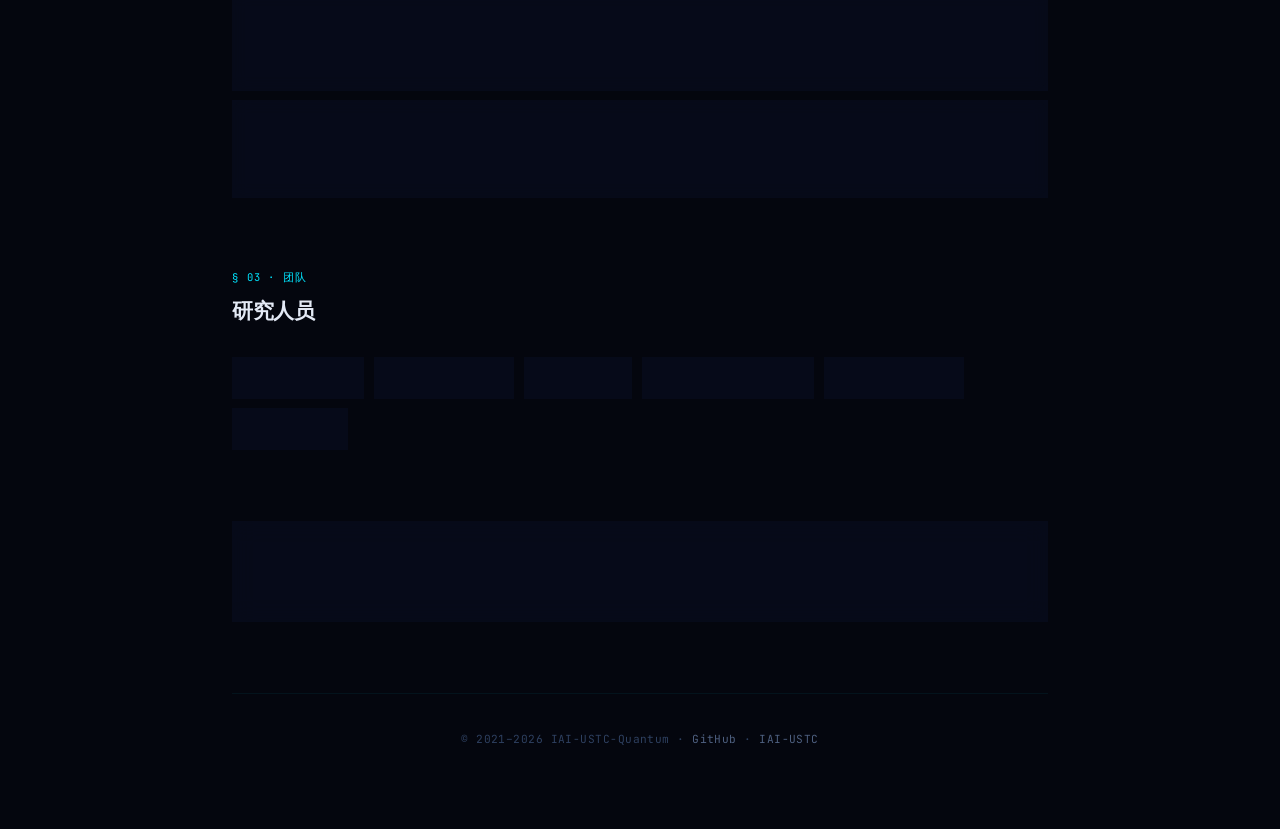
==== commit 16e8dfad: "Refine frontend visual design with depth and atmosphere Upgrade typography to Syne + DM Sans for a m" ====
--- a/index.html
+++ b/index.html
@@ -6,30 +6,39 @@
     <title>IAI-USTC Quantum</title>
     <link rel="preconnect" href="https://fonts.googleapis.com">
     <link rel="preconnect" href="https://fonts.gstatic.com" crossorigin>
-    <link href="https://fonts.googleapis.com/css2?family=Plus+Jakarta+Sans:wght@400;500;600;700;800&family=JetBrains+Mono:wght@400;500&display=swap" rel="stylesheet">
+    <link href="https://fonts.googleapis.com/css2?family=Syne:wght@400;600;700;800&family=DM+Sans:opsz,wght@9..40,400;9..40,500;9..40,600;9..40,700&family=JetBrains+Mono:wght@400;500&display=swap" rel="stylesheet">
     <style>
         :root {
-            --bg: #060a12;
-            --surface: #0c1220;
-            --surface-2: #111827;
-            --border: rgba(0, 229, 255, 0.1);
+            --bg: #04060e;
+            --surface: rgba(10, 16, 36, 0.55);
+            --surface-hover: rgba(16, 24, 52, 0.65);
+            --surface-solid: #0a1024;
+            --surface-2: #101830;
+            --border: rgba(0, 229, 255, 0.06);
+            --border-hover: rgba(0, 229, 255, 0.14);
             --border-glow: rgba(0, 229, 255, 0.25);
-            --text: #dde4f0;
-            --text-muted: #5a7090;
-            --text-dim: #3a5070;
+            --text: #e4eaf6;
+            --text-secondary: #8294b8;
+            --text-muted: #4e6080;
+            --text-dim: #2e4060;
             --cyan: #00e5ff;
-            --cyan-dim: rgba(0, 229, 255, 0.15);
-            --cyan-glow: rgba(0, 229, 255, 0.4);
-            --amber: #f0b429;
-            --amber-dim: rgba(240, 180, 41, 0.12);
+            --cyan-soft: #80f0ff;
+            --cyan-dim: rgba(0, 229, 255, 0.07);
+            --cyan-glow: rgba(0, 229, 255, 0.3);
+            --violet: #a78bfa;
+            --violet-dim: rgba(167, 139, 250, 0.06);
+            --amber: #fbbf24;
+            --amber-dim: rgba(251, 191, 36, 0.08);
+            --radius-sm: 8px;
+            --radius-md: 14px;
+            --radius-lg: 20px;
         }
 
         *, *::before, *::after { margin: 0; padding: 0; box-sizing: border-box; }
-
         html { scroll-behavior: smooth; }
 
         body {
-            font-family: 'Plus Jakarta Sans', sans-serif;
+            font-family: 'DM Sans', -apple-system, sans-serif;
             background: var(--bg);
             color: var(--text);
             line-height: 1.65;
@@ -37,629 +46,419 @@
             overflow-x: hidden;
         }
 
-        /* ─── Quantum circuit background ─── */
         .bg-canvas {
             position: fixed;
             inset: 0;
             z-index: 0;
             pointer-events: none;
-            opacity: 0.35;
-        }
-
-        /* ─── Noise grain overlay ─── */
+            opacity: 0.28;
+        }
+
         body::after {
             content: '';
             position: fixed;
             inset: 0;
             z-index: 1;
             pointer-events: none;
-            opacity: 0.04;
-            background-image: url("data:image/svg+xml,%3Csvg viewBox='0 0 256 256' xmlns='http://www.w3.org/2000/svg'%3E%3Cfilter id='n'%3E%3CfeTurbulence type='fractalNoise' baseFrequency='0.9' numOctaves='4' stitchTiles='stitch'/%3E%3C/filter%3E%3Crect width='100%25' height='100%25' filter='url(%23n)'/%3E%3C/svg%3E");
-            background-size: 200px;
-        }
+            opacity: 0.028;
+            background-image: url("data:image/svg+xml,%3Csvg viewBox='0 0 256 256' xmlns='http://www.w3.org/2000/svg'%3E%3Cfilter id='n'%3E%3CfeTurbulence type='fractalNoise' baseFrequency='0.85' numOctaves='4' stitchTiles='stitch'/%3E%3C/filter%3E%3Crect width='100%25' height='100%25' filter='url(%23n)'/%3E%3C/svg%3E");
+            background-size: 256px;
+        }
+
+        .ambient-orb {
+            position: fixed;
+            border-radius: 50%;
+            pointer-events: none;
+            z-index: 0;
+        }
+        .ambient-orb--cyan {
+            width: 500px; height: 500px;
+            background: radial-gradient(circle, rgba(0,229,255,0.06) 0%, transparent 70%);
+            top: -10%; right: -8%;
+            animation: orbFloat 22s ease-in-out infinite;
+        }
+        .ambient-orb--violet {
+            width: 400px; height: 400px;
+            background: radial-gradient(circle, rgba(139,92,246,0.04) 0%, transparent 70%);
+            bottom: 10%; left: -6%;
+            animation: orbFloat 28s ease-in-out infinite reverse;
+        }
+        .ambient-orb--cyan2 {
+            width: 350px; height: 350px;
+            background: radial-gradient(circle, rgba(0,229,255,0.03) 0%, transparent 70%);
+            top: 50%; left: 30%;
+            animation: orbFloat 25s ease-in-out 5s infinite;
+        }
+        @keyframes orbFloat {
+            0%, 100% { transform: translate(0, 0) scale(1); }
+            33% { transform: translate(30px, -20px) scale(1.05); }
+            66% { transform: translate(-20px, 15px) scale(0.95); }
+        }
+
+        /* ─── Nav ─── */
+        .top-nav {
+            position: fixed; top: 0; left: 0; right: 0; z-index: 100;
+            display: flex; align-items: center; justify-content: space-between;
+            padding: 0 32px; height: 56px;
+            background: rgba(4, 6, 14, 0.72);
+            border-bottom: 1px solid var(--border);
+            backdrop-filter: blur(24px) saturate(1.2);
+            -webkit-backdrop-filter: blur(24px) saturate(1.2);
+        }
+        .nav-logo {
+            font-family: 'JetBrains Mono', monospace;
+            font-size: 0.78rem; font-weight: 500;
+            color: var(--text-muted); text-decoration: none;
+            letter-spacing: 0.05em; transition: color 0.3s;
+        }
+        .nav-logo:hover { color: var(--cyan); text-decoration: none; }
+        .nav-links { display: flex; align-items: center; gap: 4px; }
+        .nav-link {
+            font-family: 'JetBrains Mono', monospace;
+            font-size: 0.76rem; font-weight: 500;
+            color: var(--text-muted); text-decoration: none;
+            padding: 6px 14px; border-radius: var(--radius-sm);
+            border: 1px solid transparent;
+            transition: all 0.25s cubic-bezier(0.4, 0, 0.2, 1);
+            letter-spacing: 0.03em;
+        }
+        .nav-link:hover { color: var(--text); background: var(--surface); border-color: var(--border); text-decoration: none; }
+        .nav-link.active { color: var(--cyan); background: var(--cyan-dim); border-color: rgba(0,229,255,0.12); }
+        .nav-lang { display: flex; gap: 4px; margin-left: 16px; padding-left: 16px; border-left: 1px solid var(--border); }
+        .nav-lang button {
+            background: transparent; border: none;
+            color: var(--text-dim); padding: 4px 10px;
+            border-radius: 4px; cursor: pointer;
+            font-family: 'JetBrains Mono', monospace;
+            font-size: 0.7rem; font-weight: 500;
+            transition: all 0.25s;
+        }
+        .nav-lang button:hover { color: var(--text); background: var(--surface); }
+        .nav-lang button.active { color: var(--cyan); }
 
         /* ─── Layout ─── */
         .container {
-            position: relative;
-            z-index: 2;
-            max-width: 860px;
-            margin: 0 auto;
+            position: relative; z-index: 2;
+            max-width: 880px; margin: 0 auto;
             padding: 0 32px 80px;
         }
 
         /* ─── Hero ─── */
         .hero {
-            padding: 100px 0 72px;
+            padding: 120px 0 80px;
             text-align: center;
             position: relative;
         }
-
+        .hero::before {
+            content: '';
+            position: absolute; width: 700px; height: 500px;
+            top: 0; left: 50%; transform: translateX(-50%);
+            background: radial-gradient(ellipse at 50% 30%, rgba(0,229,255,0.07) 0%, rgba(139,92,246,0.03) 40%, transparent 70%);
+            pointer-events: none; z-index: -1;
+        }
         .hero-index {
             font-family: 'JetBrains Mono', monospace;
-            font-size: 0.7rem;
-            color: var(--text-dim);
-            letter-spacing: 0.15em;
-            text-transform: uppercase;
-            margin-bottom: 32px;
-            opacity: 0;
-            animation: fadeUp 0.6s ease forwards;
-        }
-
-        /* Bloch sphere SVG */
+            font-size: 0.68rem; color: var(--text-dim);
+            letter-spacing: 0.18em; text-transform: uppercase;
+            margin-bottom: 36px;
+            opacity: 0; animation: fadeUp 0.7s cubic-bezier(0.16,1,0.3,1) forwards;
+        }
         .bloch-wrap {
-            width: 120px;
-            height: 120px;
-            margin: 0 auto 40px;
-            opacity: 0;
-            animation: fadeUp 0.6s 0.1s ease forwards;
-        }
-
-        .bloch-wrap svg { width: 100%; height: 100%; }
-
+            width: 140px; height: 140px;
+            margin: 0 auto 48px; position: relative;
+            opacity: 0; animation: fadeUp 0.7s 0.1s cubic-bezier(0.16,1,0.3,1) forwards;
+        }
+        .bloch-wrap::before {
+            content: '';
+            position: absolute; inset: -20px; border-radius: 50%;
+            background: radial-gradient(circle, rgba(0,229,255,0.08) 0%, transparent 70%);
+            animation: blochGlow 4s ease-in-out infinite;
+        }
+        .bloch-wrap svg { width: 100%; height: 100%; position: relative; z-index: 1; }
+        @keyframes blochGlow {
+            0%, 100% { opacity: 0.5; transform: scale(1); }
+            50% { opacity: 1; transform: scale(1.08); }
+        }
         .hero h1 {
-            font-size: clamp(2.4rem, 6vw, 3.8rem);
-            font-weight: 800;
-            letter-spacing: -1px;
-            line-height: 1.05;
-            margin-bottom: 18px;
-            opacity: 0;
-            animation: fadeUp 0.6s 0.2s ease forwards;
-        }
-
+            font-family: 'Syne', sans-serif;
+            font-size: clamp(2.6rem, 7vw, 4.2rem);
+            font-weight: 800; letter-spacing: -1.5px; line-height: 1.05;
+            margin-bottom: 20px;
+            opacity: 0; animation: fadeUp 0.7s 0.2s cubic-bezier(0.16,1,0.3,1) forwards;
+        }
         .hero h1 .accent {
-            color: var(--cyan);
-            text-shadow: 0 0 40px var(--cyan-glow);
-        }
-
+            background: linear-gradient(135deg, var(--cyan), var(--cyan-soft));
+            -webkit-background-clip: text; -webkit-text-fill-color: transparent;
+            background-clip: text;
+        }
         .hero-sub {
-            font-size: 1rem;
-            color: var(--text-muted);
-            max-width: 460px;
-            margin: 0 auto 32px;
-            font-weight: 400;
-            opacity: 0;
-            animation: fadeUp 0.6s 0.3s ease forwards;
-        }
-
+            font-size: 1.02rem; color: var(--text-secondary);
+            max-width: 500px; margin: 0 auto 36px;
+            font-weight: 400; line-height: 1.7;
+            opacity: 0; animation: fadeUp 0.7s 0.3s cubic-bezier(0.16,1,0.3,1) forwards;
+        }
         .hero-badges {
-            display: flex;
-            justify-content: center;
-            gap: 10px;
-            flex-wrap: wrap;
-            opacity: 0;
-            animation: fadeUp 0.6s 0.4s ease forwards;
-        }
-
+            display: flex; justify-content: center; gap: 10px; flex-wrap: wrap;
+            opacity: 0; animation: fadeUp 0.7s 0.4s cubic-bezier(0.16,1,0.3,1) forwards;
+        }
         .hero-badges img { height: 20px; border-radius: 3px; }
 
         /* ─── Divider ─── */
         .divider {
-            display: flex;
-            align-items: center;
-            gap: 16px;
-            margin: 0 0 48px;
-            opacity: 0;
-            animation: fadeUp 0.5s 0.5s ease forwards;
-        }
-
+            display: flex; align-items: center; gap: 16px; margin: 0 0 48px;
+            opacity: 0; animation: fadeUp 0.5s 0.5s cubic-bezier(0.16,1,0.3,1) forwards;
+        }
         .divider-label {
             font-family: 'JetBrains Mono', monospace;
-            font-size: 0.68rem;
-            color: var(--text-dim);
-            letter-spacing: 0.12em;
-            text-transform: uppercase;
-            white-space: nowrap;
-        }
-
-        .divider-line {
-            flex: 1;
-            height: 1px;
-            background: linear-gradient(90deg, var(--border), transparent);
-        }
+            font-size: 0.66rem; color: var(--text-dim);
+            letter-spacing: 0.14em; text-transform: uppercase; white-space: nowrap;
+        }
+        .divider-line { flex: 1; height: 1px; background: linear-gradient(90deg, var(--border-hover), transparent); }
 
         /* ─── Affiliation ─── */
         .affiliation {
-            background: var(--surface);
-            border: 1px solid var(--border);
-            border-radius: 16px;
-            padding: 28px 32px;
-            margin-bottom: 56px;
-            position: relative;
-            overflow: hidden;
-            opacity: 0;
-            animation: fadeUp 0.6s 0.55s ease forwards;
-        }
-
+            background: var(--surface); border: 1px solid var(--border);
+            border-radius: var(--radius-lg); padding: 30px 34px;
+            margin-bottom: 56px; position: relative; overflow: hidden;
+            backdrop-filter: blur(12px); -webkit-backdrop-filter: blur(12px);
+            opacity: 0; animation: fadeUp 0.6s 0.55s cubic-bezier(0.16,1,0.3,1) forwards;
+        }
         .affiliation::before {
-            content: '';
-            position: absolute;
-            top: 0;
-            left: 0;
-            right: 0;
-            height: 1px;
-            background: linear-gradient(90deg, transparent, var(--cyan), transparent);
-            opacity: 0.5;
-        }
-
+            content: ''; position: absolute; top: 0; left: 0; right: 0; height: 1px;
+            background: linear-gradient(90deg, transparent 5%, var(--cyan) 50%, transparent 95%); opacity: 0.4;
+        }
         .affiliation-label {
             font-family: 'JetBrains Mono', monospace;
-            font-size: 0.68rem;
-            color: var(--cyan);
-            letter-spacing: 0.12em;
-            text-transform: uppercase;
-            margin-bottom: 12px;
-        }
-
-        .affiliation p {
-            color: var(--text-muted);
-            font-size: 0.88rem;
-            margin-bottom: 6px;
-            line-height: 1.7;
-        }
-
+            font-size: 0.66rem; color: var(--cyan);
+            letter-spacing: 0.14em; text-transform: uppercase; margin-bottom: 14px;
+        }
+        .affiliation p { color: var(--text-secondary); font-size: 0.88rem; margin-bottom: 6px; line-height: 1.7; }
         .affiliation p strong { color: var(--text); font-weight: 600; }
-
-        .affiliation a {
-            color: var(--cyan);
-            text-decoration: none;
-            font-size: 0.85rem;
-            opacity: 0.8;
-            transition: opacity 0.2s;
-        }
-
+        .affiliation a { color: var(--cyan); text-decoration: none; font-size: 0.85rem; opacity: 0.8; transition: opacity 0.25s; }
         .affiliation a:hover { opacity: 1; text-decoration: none; }
-
-        .affiliation .btn-primary {
-            color: var(--bg);
-            opacity: 1;
-            font-size: 0.85rem;
-        }
+        .affiliation .btn-primary { color: var(--bg); opacity: 1; font-size: 0.85rem; }
 
         /* ─── GitHub CTA ─── */
         .github-cta {
-            display: flex;
-            align-items: center;
-            justify-content: space-between;
-            background: var(--surface);
-            border: 1px solid var(--border);
-            border-radius: 16px;
-            padding: 24px 28px;
-            margin-bottom: 56px;
-            gap: 20px;
-            flex-wrap: wrap;
-            opacity: 0;
-            animation: fadeUp 0.6s 0.6s ease forwards;
-            transition: border-color 0.3s, box-shadow 0.3s;
-        }
-
+            display: flex; align-items: center; justify-content: space-between;
+            background: var(--surface); border: 1px solid var(--border);
+            border-radius: var(--radius-lg); padding: 26px 30px;
+            margin-bottom: 56px; gap: 20px; flex-wrap: wrap;
+            backdrop-filter: blur(12px); -webkit-backdrop-filter: blur(12px);
+            opacity: 0; animation: fadeUp 0.6s 0.6s cubic-bezier(0.16,1,0.3,1) forwards;
+            transition: border-color 0.35s, box-shadow 0.35s;
+        }
         .github-cta:hover {
-            border-color: var(--border-glow);
-            box-shadow: 0 0 30px rgba(0, 229, 255, 0.05), inset 0 0 30px rgba(0, 229, 255, 0.02);
-        }
-
-        .github-cta-left {
-            display: flex;
-            align-items: center;
-            gap: 16px;
-        }
-
+            border-color: var(--border-hover);
+            box-shadow: 0 0 40px rgba(0,229,255,0.04), inset 0 0 40px rgba(0,229,255,0.015);
+        }
+        .github-cta-left { display: flex; align-items: center; gap: 16px; }
         .github-cta-orb {
-            width: 44px;
-            height: 44px;
-            border-radius: 12px;
-            background: conic-gradient(from 0deg, var(--cyan), #0080ff, var(--cyan));
-            display: flex;
-            align-items: center;
-            justify-content: center;
-            flex-shrink: 0;
+            width: 46px; height: 46px; border-radius: 13px;
+            background: conic-gradient(from 0deg, var(--cyan), #0066ff, var(--violet), var(--cyan));
+            display: flex; align-items: center; justify-content: center;
+            flex-shrink: 0; position: relative;
+            animation: orbSpin 8s linear infinite;
+        }
+        @keyframes orbSpin {
+            from { filter: hue-rotate(0deg); }
+            to { filter: hue-rotate(360deg); }
+        }
+        .github-cta-orb::after {
+            content: ''; position: absolute; inset: 3px; border-radius: 10px;
+            background: var(--surface-solid);
+        }
+        .github-cta-orb svg { position: relative; z-index: 1; fill: var(--cyan); }
+        .github-cta-text strong { display: block; font-size: 0.95rem; font-weight: 700; margin-bottom: 2px; }
+        .github-cta-text span { font-family: 'JetBrains Mono', monospace; font-size: 0.73rem; color: var(--text-muted); }
+
+        .btn-primary {
+            display: inline-flex; align-items: center; gap: 8px;
+            background: var(--cyan); color: var(--bg);
+            padding: 11px 24px; border-radius: var(--radius-sm);
+            text-decoration: none; font-weight: 700; font-size: 0.84rem;
+            letter-spacing: 0.02em;
+            transition: all 0.25s cubic-bezier(0.16,1,0.3,1);
+            flex-shrink: 0; position: relative; overflow: hidden;
+        }
+        .btn-primary::before {
+            content: ''; position: absolute; inset: 0;
+            background: linear-gradient(135deg, rgba(255,255,255,0.15), transparent);
+            opacity: 0; transition: opacity 0.25s;
+        }
+        .btn-primary:hover {
+            transform: translateY(-2px);
+            box-shadow: 0 6px 24px var(--cyan-glow), 0 0 0 1px rgba(0,229,255,0.1);
+            text-decoration: none;
+        }
+        .btn-primary:hover::before { opacity: 1; }
+
+        /* ─── Section head ─── */
+        .section-head {
+            margin-bottom: 28px;
+            opacity: 0; animation: fadeUp 0.5s cubic-bezier(0.16,1,0.3,1) forwards;
+        }
+        .section-head .section-num {
+            font-family: 'JetBrains Mono', monospace;
+            font-size: 0.66rem; color: var(--cyan);
+            letter-spacing: 0.12em; text-transform: uppercase; margin-bottom: 8px;
+        }
+        .section-head h2 {
+            font-family: 'Syne', sans-serif;
+            font-size: 1.3rem; font-weight: 700; color: var(--text); letter-spacing: -0.3px;
+        }
+
+        /* ─── Projects ─── */
+        .projects-grid { display: flex; flex-direction: column; gap: 10px; margin-bottom: 72px; }
+        .project-card {
+            background: var(--surface); border: 1px solid var(--border);
+            border-radius: var(--radius-md); padding: 22px 26px;
+            text-decoration: none; color: var(--text);
+            transition: all 0.3s cubic-bezier(0.16,1,0.3,1);
+            display: flex; align-items: center; justify-content: space-between; gap: 20px;
+            opacity: 0; animation: fadeUp 0.5s cubic-bezier(0.16,1,0.3,1) forwards;
+            backdrop-filter: blur(8px); -webkit-backdrop-filter: blur(8px);
             position: relative;
         }
-
-        .github-cta-orb::after {
-            content: '';
-            position: absolute;
-            inset: 3px;
-            border-radius: 9px;
-            background: var(--surface);
-        }
-
-        .github-cta-orb svg {
-            position: relative;
-            z-index: 1;
-            fill: var(--cyan);
-        }
-
-        .github-cta-text strong {
-            display: block;
-            font-size: 0.95rem;
-            font-weight: 700;
-            margin-bottom: 2px;
-        }
-
-        .github-cta-text span {
-            font-family: 'JetBrains Mono', monospace;
-            font-size: 0.75rem;
-            color: var(--text-muted);
-        }
-
-        .btn-primary {
-            display: inline-flex;
-            align-items: center;
-            gap: 8px;
-            background: var(--cyan);
-            color: var(--bg);
-            padding: 10px 22px;
-            border-radius: 8px;
-            text-decoration: none;
-            font-weight: 700;
-            font-size: 0.85rem;
-            letter-spacing: 0.02em;
-            transition: background 0.2s, transform 0.15s, box-shadow 0.2s;
-            flex-shrink: 0;
-        }
-
-        .btn-primary:hover {
-            background: #33ecff;
-            transform: translateY(-1px);
-            box-shadow: 0 4px 20px var(--cyan-glow);
-            text-decoration: none;
-        }
-
-        /* ─── Section label ─── */
-        .section-head {
-            margin-bottom: 24px;
-            opacity: 0;
-            animation: fadeUp 0.5s ease forwards;
-        }
-
-        .section-head .section-num {
-            font-family: 'JetBrains Mono', monospace;
-            font-size: 0.68rem;
-            color: var(--cyan);
-            letter-spacing: 0.1em;
-            text-transform: uppercase;
-            margin-bottom: 8px;
-        }
-
-        .section-head h2 {
-            font-size: 1.2rem;
-            font-weight: 700;
-            color: var(--text);
-        }
-
-        /* ─── Projects grid ─── */
-        /* ─── Projects grid ─── */
-        .projects-grid {
-            display: flex;
-            flex-direction: column;
-            gap: 12px;
-            margin-bottom: 64px;
-        }
-
-        .project-card {
-            background: var(--surface);
-            border: 1px solid var(--border);
-            border-radius: 14px;
-            padding: 22px 26px;
-            text-decoration: none;
-            color: var(--text);
-            transition: border-color 0.25s, background 0.25s, transform 0.2s, box-shadow 0.25s;
-            display: flex;
-            align-items: center;
-            justify-content: space-between;
-            gap: 20px;
-            opacity: 0;
-            animation: fadeUp 0.5s ease forwards;
-        }
-
+        .project-card::before {
+            content: ''; position: absolute; inset: -1px; border-radius: inherit; padding: 1px;
+            background: linear-gradient(135deg, rgba(0,229,255,0.15), transparent 50%, rgba(139,92,246,0.08));
+            -webkit-mask: linear-gradient(#fff 0 0) content-box, linear-gradient(#fff 0 0);
+            -webkit-mask-composite: xor; mask-composite: exclude;
+            opacity: 0; transition: opacity 0.35s; pointer-events: none;
+        }
         .project-card:nth-child(1) { animation-delay: 0.65s; }
         .project-card:nth-child(2) { animation-delay: 0.72s; }
         .project-card:nth-child(3) { animation-delay: 0.79s; }
         .project-card:nth-child(4) { animation-delay: 0.86s; }
-
+        .project-card:nth-child(5) { animation-delay: 0.93s; }
         .project-card:hover {
-            border-color: var(--border-glow);
-            background: var(--surface-2);
+            border-color: transparent; background: var(--surface-hover);
             transform: translateX(4px);
-            box-shadow: 0 8px 30px rgba(0, 0, 0, 0.35), 0 0 0 1px var(--border-glow);
+            box-shadow: 0 8px 32px rgba(0,0,0,0.4), 0 0 0 1px rgba(0,229,255,0.08);
             text-decoration: none;
         }
-
+        .project-card:hover::before { opacity: 1; }
         .project-card-left { flex: 1; min-width: 0; }
-
         .project-card h3 {
-            font-size: 0.95rem;
-            font-weight: 700;
-            margin-bottom: 5px;
-        }
-
-        .project-card p {
-            color: var(--text-muted);
-            font-size: 0.82rem;
-            line-height: 1.6;
-        }
-
-        .project-card-right {
-            display: flex;
-            align-items: center;
-            gap: 6px;
-            flex-shrink: 0;
-        }
-
+            font-family: 'Syne', sans-serif;
+            font-size: 0.95rem; font-weight: 700; margin-bottom: 5px; letter-spacing: -0.2px;
+        }
+        .project-card p { color: var(--text-secondary); font-size: 0.82rem; line-height: 1.6; }
+        .project-card-right { display: flex; align-items: center; gap: 6px; flex-shrink: 0; }
         .proj-badge {
             font-family: 'JetBrains Mono', monospace;
-            font-size: 0.65rem;
-            font-weight: 500;
-            padding: 3px 9px;
-            border-radius: 100px;
-            border: 1px solid;
-            letter-spacing: 0.02em;
-            white-space: nowrap;
-        }
-
+            font-size: 0.63rem; font-weight: 500;
+            padding: 3px 9px; border-radius: 100px;
+            border: 1px solid; letter-spacing: 0.02em; white-space: nowrap;
+        }
         .project-card-footer {
             font-family: 'JetBrains Mono', monospace;
-            font-size: 0.72rem;
-            color: var(--cyan);
-            opacity: 0.6;
-            display: flex;
-            align-items: center;
-            gap: 4px;
-            transition: opacity 0.2s, gap 0.2s;
-            flex-shrink: 0;
-            margin-left: 8px;
-        }
-
+            font-size: 0.72rem; color: var(--cyan); opacity: 0.5;
+            display: flex; align-items: center; gap: 4px;
+            transition: opacity 0.25s, gap 0.3s cubic-bezier(0.16,1,0.3,1);
+            flex-shrink: 0; margin-left: 8px;
+        }
         .project-card:hover .project-card-footer { opacity: 1; gap: 8px; }
-
-        .project-link {
-            font-family: 'JetBrains Mono', monospace;
-            font-size: 0.72rem;
-            color: var(--cyan);
-            opacity: 0.7;
-            display: flex;
-            align-items: center;
-            gap: 4px;
-            transition: opacity 0.2s, gap 0.2s;
-        }
-
-        .project-card:hover .project-link { opacity: 1; gap: 8px; }
 
         /* ─── Team ─── */
         .team-grid {
-            display: flex;
-            flex-wrap: wrap;
-            gap: 10px;
-            margin-bottom: 64px;
-            opacity: 0;
-            animation: fadeUp 0.5s 0.85s ease forwards;
-        }
-
+            display: flex; flex-wrap: wrap; gap: 10px; margin-bottom: 72px;
+            opacity: 0; animation: fadeUp 0.5s 0.85s cubic-bezier(0.16,1,0.3,1) forwards;
+        }
         .member {
-            display: inline-flex;
-            align-items: center;
-            gap: 8px;
-            background: var(--surface);
-            border: 1px solid var(--border);
-            padding: 8px 18px 8px 14px;
-            border-radius: 100px;
-            color: var(--text);
+            display: inline-flex; align-items: center; gap: 8px;
+            background: var(--surface); border: 1px solid var(--border);
+            padding: 9px 20px 9px 16px; border-radius: 100px;
+            color: var(--text); text-decoration: none;
+            font-family: 'JetBrains Mono', monospace;
+            font-size: 0.8rem; font-weight: 500;
+            transition: all 0.25s cubic-bezier(0.16,1,0.3,1);
+            backdrop-filter: blur(8px); -webkit-backdrop-filter: blur(8px);
+        }
+        .member::before {
+            content: ''; width: 6px; height: 6px; border-radius: 50%;
+            background: var(--cyan); opacity: 0.35;
+            transition: opacity 0.25s, box-shadow 0.25s; flex-shrink: 0;
+        }
+        .member:hover {
+            border-color: var(--border-hover); color: var(--cyan);
+            background: var(--cyan-dim); transform: translateY(-2px);
+            box-shadow: 0 4px 16px rgba(0,229,255,0.08);
             text-decoration: none;
-            font-family: 'JetBrains Mono', monospace;
-            font-size: 0.82rem;
-            font-weight: 500;
-            transition: border-color 0.2s, color 0.2s, background 0.2s, transform 0.15s;
-        }
-
-        .member::before {
-            content: '';
-            width: 6px;
-            height: 6px;
-            border-radius: 50%;
-            background: var(--cyan);
-            opacity: 0.4;
-            transition: opacity 0.2s, box-shadow 0.2s;
-            flex-shrink: 0;
-        }
-
-        .member:hover {
-            border-color: var(--border-glow);
-            color: var(--cyan);
-            background: var(--cyan-dim);
-            transform: translateY(-1px);
-            text-decoration: none;
-        }
-
-        .member:hover::before {
-            opacity: 1;
-            box-shadow: 0 0 8px var(--cyan);
-        }
+        }
+        .member:hover::before { opacity: 1; box-shadow: 0 0 10px var(--cyan-glow); }
 
         /* ─── Contact ─── */
         .contact-row {
-            display: flex;
-            align-items: center;
-            justify-content: space-between;
-            background: var(--surface);
-            border: 1px solid var(--border);
-            border-radius: 16px;
-            padding: 24px 28px;
-            gap: 24px;
-            flex-wrap: wrap;
-            margin-bottom: 64px;
-            opacity: 0;
-            animation: fadeUp 0.5s 0.9s ease forwards;
-        }
-
-        .contact-row-left {
-            display: flex;
-            align-items: center;
-            gap: 12px;
-        }
-
+            display: flex; align-items: center; justify-content: space-between;
+            background: var(--surface); border: 1px solid var(--border);
+            border-radius: var(--radius-lg); padding: 26px 30px;
+            gap: 24px; flex-wrap: wrap; margin-bottom: 72px;
+            backdrop-filter: blur(12px); -webkit-backdrop-filter: blur(12px);
+            opacity: 0; animation: fadeUp 0.5s 0.9s cubic-bezier(0.16,1,0.3,1) forwards;
+        }
+        .contact-row-left { display: flex; align-items: center; gap: 14px; }
         .contact-icon {
-            width: 36px;
-            height: 36px;
-            border-radius: 10px;
-            background: var(--amber-dim);
-            border: 1px solid rgba(240, 180, 41, 0.2);
-            display: flex;
-            align-items: center;
-            justify-content: center;
-            flex-shrink: 0;
-        }
-
+            width: 38px; height: 38px; border-radius: 11px;
+            background: var(--amber-dim); border: 1px solid rgba(251,191,36,0.15);
+            display: flex; align-items: center; justify-content: center; flex-shrink: 0;
+        }
         .contact-text p:first-child {
             font-family: 'JetBrains Mono', monospace;
-            font-size: 0.68rem;
-            color: var(--text-dim);
-            letter-spacing: 0.1em;
-            text-transform: uppercase;
-            margin-bottom: 2px;
-        }
-
-        .contact-text a {
-            color: var(--text-muted);
-            text-decoration: none;
-            font-size: 0.88rem;
-            transition: color 0.2s;
-        }
-
+            font-size: 0.66rem; color: var(--text-dim);
+            letter-spacing: 0.12em; text-transform: uppercase; margin-bottom: 2px;
+        }
+        .contact-text a { color: var(--text-secondary); text-decoration: none; font-size: 0.88rem; transition: color 0.25s; }
         .contact-text a:hover { color: var(--cyan); text-decoration: none; }
 
         /* ─── Footer ─── */
         footer {
-            text-align: center;
-            padding-top: 32px;
-            border-top: 1px solid var(--border);
-            opacity: 0;
-            animation: fadeUp 0.5s 0.95s ease forwards;
-        }
-
-        footer p {
-            font-family: 'JetBrains Mono', monospace;
-            font-size: 0.72rem;
-            color: var(--text-dim);
-            letter-spacing: 0.04em;
-        }
-
-        footer a {
-            color: var(--text-muted);
-            text-decoration: none;
-            transition: color 0.2s;
-        }
-
+            text-align: center; padding-top: 36px; border-top: 1px solid var(--border);
+            opacity: 0; animation: fadeUp 0.5s 0.95s cubic-bezier(0.16,1,0.3,1) forwards;
+        }
+        footer p { font-family: 'JetBrains Mono', monospace; font-size: 0.7rem; color: var(--text-dim); letter-spacing: 0.04em; }
+        footer a { color: var(--text-muted); text-decoration: none; transition: color 0.25s; }
         footer a:hover { color: var(--cyan); text-decoration: none; }
 
         /* ─── Animations ─── */
         @keyframes fadeUp {
-            from { opacity: 0; transform: translateY(16px); }
+            from { opacity: 0; transform: translateY(20px); }
             to { opacity: 1; transform: translateY(0); }
         }
 
         /* ─── Responsive ─── */
         @media (max-width: 600px) {
             .container { padding: 0 16px 60px; }
-            .hero { padding: 80px 0 56px; }
+            .hero { padding: 96px 0 60px; }
+            .hero::before { width: 100%; height: 300px; }
             .top-nav { padding: 0 16px; }
             .nav-logo { font-size: 0.72rem; }
             .nav-link { font-size: 0.72rem; padding: 5px 10px; }
             .github-cta { flex-direction: column; align-items: flex-start; }
             .contact-row { flex-direction: column; align-items: flex-start; }
             .hero-badges { gap: 8px; }
-        }
-
-        /* ─── Top Nav ─── */
-        .top-nav {
-            position: fixed;
-            top: 0;
-            left: 0;
-            right: 0;
-            z-index: 100;
-            display: flex;
-            align-items: center;
-            justify-content: space-between;
-            padding: 0 32px;
-            height: 56px;
-            background: rgba(6, 10, 18, 0.8);
-            border-bottom: 1px solid var(--border);
-            backdrop-filter: blur(16px);
-        }
-
-        .nav-logo {
-            font-family: 'JetBrains Mono', monospace;
-            font-size: 0.8rem;
-            font-weight: 500;
-            color: var(--text-muted);
-            text-decoration: none;
-            letter-spacing: 0.05em;
-            transition: color 0.2s;
-        }
-
-        .nav-logo:hover { color: var(--cyan); text-decoration: none; }
-
-        .nav-links {
-            display: flex;
-            align-items: center;
-            gap: 4px;
-        }
-
-        .nav-link {
-            font-family: 'JetBrains Mono', monospace;
-            font-size: 0.78rem;
-            font-weight: 500;
-            color: var(--text-muted);
-            text-decoration: none;
-            padding: 6px 14px;
-            border-radius: 6px;
-            border: 1px solid transparent;
-            transition: all 0.2s;
-            letter-spacing: 0.03em;
-        }
-
-        .nav-link:hover { color: var(--text); background: var(--surface); border-color: var(--border); text-decoration: none; }
-        .nav-link.active { color: var(--cyan); background: var(--cyan-dim); border-color: rgba(0, 229, 255, 0.2); }
-
-        .nav-lang {
-            display: flex;
-            gap: 4px;
-            margin-left: 16px;
-            padding-left: 16px;
-            border-left: 1px solid var(--border);
-        }
-
-        .nav-lang button {
-            background: transparent;
-            border: none;
-            color: var(--text-dim);
-            padding: 4px 10px;
-            border-radius: 4px;
-            cursor: pointer;
-            font-family: 'JetBrains Mono', monospace;
-            font-size: 0.72rem;
-            font-weight: 500;
-            transition: all 0.2s;
-        }
-
-        .nav-lang button:hover { color: var(--text); background: var(--surface); }
-        .nav-lang button.active { color: var(--cyan); }
-
-        /* ─── Custom scrollbar ─── */
+            .project-card { flex-direction: column; align-items: flex-start; }
+            .project-card-right { flex-wrap: wrap; }
+            .ambient-orb { display: none; }
+        }
+
+        /* ─── Scrollbar ─── */
         ::-webkit-scrollbar { width: 6px; }
         ::-webkit-scrollbar-track { background: var(--bg); }
-        ::-webkit-scrollbar-thumb { background: var(--border); border-radius: 3px; }
+        ::-webkit-scrollbar-thumb { background: rgba(0,229,255,0.08); border-radius: 3px; }
         ::-webkit-scrollbar-thumb:hover { background: var(--cyan-dim); }
-
-        /* ─── Selection ─── */
         ::selection { background: var(--cyan-dim); color: var(--cyan); }
     </style>
 </head>
 <body>
 
-    <!-- Quantum circuit animated background -->
     <canvas class="bg-canvas" id="bg"></canvas>
 
-    <!-- Top Navigation -->
+    <div class="ambient-orb ambient-orb--cyan"></div>
+    <div class="ambient-orb ambient-orb--violet"></div>
+    <div class="ambient-orb ambient-orb--cyan2"></div>
+
     <nav class="top-nav">
         <a href="index.html" class="nav-logo">IAI-USTC Quantum</a>
         <div class="nav-links">
@@ -674,20 +473,17 @@
 
     <div class="container">
 
-        <!-- Hero -->
         <section class="hero">
             <p class="hero-index" data-i18n="hero_index">IAI-USTC · Quantum AI Group · 2021–2026</p>
 
-            <!-- Bloch sphere SVG -->
             <div class="bloch-wrap">
                 <svg viewBox="0 0 120 120" fill="none" xmlns="http://www.w3.org/2000/svg">
-                    <circle cx="60" cy="60" r="50" stroke="rgba(0,229,255,0.15)" stroke-width="1"/>
-                    <circle cx="60" cy="60" r="35" stroke="rgba(0,229,255,0.1)" stroke-width="1"/>
-                    <ellipse cx="60" cy="60" rx="50" ry="20" stroke="rgba(0,229,255,0.2)" stroke-width="1"/>
-                    <ellipse cx="60" cy="60" rx="20" ry="50" stroke="rgba(0,229,255,0.2)" stroke-width="1"/>
-                    <line x1="60" y1="10" x2="60" y2="110" stroke="rgba(0,229,255,0.15)" stroke-width="1"/>
-                    <line x1="10" y1="60" x2="110" y2="60" stroke="rgba(0,229,255,0.15)" stroke-width="1"/>
-                    <!-- |0⟩ state -->
+                    <circle cx="60" cy="60" r="50" stroke="rgba(0,229,255,0.12)" stroke-width="0.8"/>
+                    <circle cx="60" cy="60" r="35" stroke="rgba(0,229,255,0.08)" stroke-width="0.8"/>
+                    <ellipse cx="60" cy="60" rx="50" ry="20" stroke="rgba(0,229,255,0.15)" stroke-width="0.8"/>
+                    <ellipse cx="60" cy="60" rx="20" ry="50" stroke="rgba(0,229,255,0.15)" stroke-width="0.8"/>
+                    <line x1="60" y1="10" x2="60" y2="110" stroke="rgba(0,229,255,0.1)" stroke-width="0.8"/>
+                    <line x1="10" y1="60" x2="110" y2="60" stroke="rgba(0,229,255,0.1)" stroke-width="0.8"/>
                     <line x1="60" y1="60" x2="60" y2="15" stroke="#00e5ff" stroke-width="1.5" stroke-linecap="round">
                         <animate attributeName="y2" values="15;12;15" dur="3s" repeatCount="indefinite"/>
                     </line>
@@ -695,17 +491,13 @@
                         <animate attributeName="cy" values="13;10;13" dur="3s" repeatCount="indefinite"/>
                         <animate attributeName="opacity" values="1;0.6;1" dur="3s" repeatCount="indefinite"/>
                     </circle>
-                    <!-- |1⟩ state faint -->
-                    <line x1="60" y1="60" x2="60" y2="108" stroke="rgba(0,229,255,0.25)" stroke-width="1" stroke-linecap="round" stroke-dasharray="2 3">
-                    </line>
-                    <circle cx="60" cy="108" r="2" fill="rgba(0,229,255,0.3)"/>
-                    <!-- equator glow -->
+                    <line x1="60" y1="60" x2="60" y2="108" stroke="rgba(0,229,255,0.2)" stroke-width="1" stroke-linecap="round" stroke-dasharray="2 3"/>
+                    <circle cx="60" cy="108" r="2" fill="rgba(0,229,255,0.25)"/>
                     <circle cx="60" cy="60" r="3" fill="rgba(0,229,255,0.3)">
-                        <animate attributeName="r" values="3;4;3" dur="2s" repeatCount="indefinite"/>
+                        <animate attributeName="r" values="3;4.5;3" dur="2.5s" repeatCount="indefinite"/>
                     </circle>
-                    <!-- axis labels -->
-                    <text x="64" y="10" fill="rgba(0,229,255,0.6)" font-family="JetBrains Mono,monospace" font-size="7">|0⟩</text>
-                    <text x="64" y="116" fill="rgba(0,229,255,0.3)" font-family="JetBrains Mono,monospace" font-size="7">|1⟩</text>
+                    <text x="64" y="10" fill="rgba(0,229,255,0.5)" font-family="JetBrains Mono,monospace" font-size="7">|0⟩</text>
+                    <text x="64" y="116" fill="rgba(0,229,255,0.25)" font-family="JetBrains Mono,monospace" font-size="7">|1⟩</text>
                 </svg>
             </div>
 
@@ -720,18 +512,16 @@
             </div>
         </section>
 
-        <!-- Divider -->
         <div class="divider">
             <span class="divider-label" data-i18n="divider_about">§ 01 · About</span>
             <div class="divider-line"></div>
         </div>
 
-        <!-- Affiliation -->
         <div class="affiliation">
             <p class="affiliation-label" data-i18n="affil_label">Institute</p>
             <p><strong>合肥综合性国家科学中心人工智能研究院 · 量子人工智能团队</strong></p>
             <p>Institute of Artificial Intelligence, Hefei Comprehensive National Science Center · Quantum AI Group</p>
-            <div style="margin-top: 14px;">
+            <div style="margin-top: 16px;">
                 <a href="publications.html" class="btn-primary">
                     <svg width="14" height="14" viewBox="0 0 24 24" fill="none" stroke="currentColor" stroke-width="2" stroke-linecap="round" stroke-linejoin="round"><path d="M14 2H6a2 2 0 00-2 2v16a2 2 0 002 2h12a2 2 0 002-2V8z"/><polyline points="14 2 14 8 20 8"/><line x1="16" y1="13" x2="8" y2="13"/><line x1="16" y1="17" x2="8" y2="17"/><polyline points="10 9 9 9 8 9"/></svg>
                     <span data-i18n="affil_pub_btn">Publications</span>
@@ -739,7 +529,6 @@
             </div>
         </div>
 
-        <!-- GitHub CTA -->
         <div class="github-cta">
             <div class="github-cta-left">
                 <div class="github-cta-orb">
@@ -756,25 +545,22 @@
             </a>
         </div>
 
-        <!-- Projects -->
         <div class="section-head">
             <p class="section-num" data-i18n="divider_projects">§ 02 · Projects</p>
             <h2 data-i18n="projects_title">Open Source</h2>
         </div>
         <div class="projects-grid" id="projects-grid"></div>
 
-        <!-- Team -->
         <div class="section-head">
             <p class="section-num" data-i18n="divider_team">§ 03 · Team</p>
             <h2 data-i18n="team_title">Researchers</h2>
         </div>
         <div class="team-grid" id="team-grid"></div>
 
-        <!-- Contact -->
         <div class="contact-row">
             <div class="contact-row-left">
                 <div class="contact-icon">
-                    <svg width="16" height="16" viewBox="0 0 24 24" fill="none" stroke="#f0b429" stroke-width="2" stroke-linecap="round" stroke-linejoin="round"><path d="M4 4h16c1.1 0 2 .9 2 2v12c0 1.1-.9 2-2 2H4c-1.1 0-2-.9-2-2V6c0-1.1.9-2 2-2z"/><polyline points="22,6 12,13 2,6"/></svg>
+                    <svg width="16" height="16" viewBox="0 0 24 24" fill="none" stroke="#fbbf24" stroke-width="2" stroke-linecap="round" stroke-linejoin="round"><path d="M4 4h16c1.1 0 2 .9 2 2v12c0 1.1-.9 2-2 2H4c-1.1 0-2-.9-2-2V6c0-1.1.9-2 2-2z"/><polyline points="22,6 12,13 2,6"/></svg>
                 </div>
                 <div class="contact-text">
                     <p data-i18n="contact_label">Get in touch</p>
@@ -790,13 +576,13 @@
     </div>
 
     <script>
-        /* ─── Quantum circuit canvas background ─── */
+        /* ─── Canvas background ─── */
         (function () {
             const canvas = document.getElementById('bg');
             const ctx = canvas.getContext('2d');
             let W, H;
             const nodes = [];
-            const MAX_NODES = 18;
+            const MAX_NODES = 20;
 
             function resize() {
                 W = canvas.width = window.innerWidth;
@@ -806,70 +592,44 @@
             function addNode() {
                 if (nodes.length >= MAX_NODES) return;
                 nodes.push({
-                    x: Math.random() * W,
-                    y: Math.random() * H,
-                    vx: (Math.random() - 0.5) * 0.3,
-                    vy: (Math.random() - 0.5) * 0.3,
-                    r: Math.random() * 1.5 + 0.5,
-                    life: 0,
-                    maxLife: Math.random() * 300 + 150
+                    x: Math.random() * W, y: Math.random() * H,
+                    vx: (Math.random() - 0.5) * 0.25, vy: (Math.random() - 0.5) * 0.25,
+                    r: Math.random() * 1.2 + 0.4, life: 0, maxLife: Math.random() * 350 + 180
                 });
             }
 
             function draw() {
                 ctx.clearRect(0, 0, W, H);
-
-                // Add new nodes
-                if (Math.random() < 0.08) addNode();
-
-                // Draw connections between nearby nodes
+                if (Math.random() < 0.06) addNode();
                 for (let i = 0; i < nodes.length; i++) {
                     const a = nodes[i];
-                    a.x += a.vx;
-                    a.y += a.vy;
-                    a.life++;
+                    a.x += a.vx; a.y += a.vy; a.life++;
                     if (a.x < -10 || a.x > W + 10 || a.y < -10 || a.y > H + 10 || a.life > a.maxLife) {
-                        nodes.splice(i, 1);
-                        i--;
-                        continue;
+                        nodes.splice(i, 1); i--; continue;
                     }
                     for (let j = i + 1; j < nodes.length; j++) {
                         const b = nodes[j];
-                        const dx = a.x - b.x, dy = a.y - b.y;
-                        const dist = Math.sqrt(dx * dx + dy * dy);
-                        if (dist < 120) {
-                            ctx.beginPath();
-                            ctx.moveTo(a.x, a.y);
-                            ctx.lineTo(b.x, b.y);
-                            ctx.strokeStyle = `rgba(0, 229, 255, ${0.12 * (1 - dist / 120)})`;
-                            ctx.lineWidth = 0.5;
-                            ctx.stroke();
+                        const dx = a.x - b.x, dy = a.y - b.y, dist = Math.sqrt(dx * dx + dy * dy);
+                        if (dist < 140) {
+                            ctx.beginPath(); ctx.moveTo(a.x, a.y); ctx.lineTo(b.x, b.y);
+                            ctx.strokeStyle = `rgba(0, 229, 255, ${0.08 * (1 - dist / 140)})`;
+                            ctx.lineWidth = 0.4; ctx.stroke();
                         }
                     }
-                    // Draw node dot
-                    ctx.beginPath();
-                    ctx.arc(a.x, a.y, a.r, 0, Math.PI * 2);
-                    ctx.fillStyle = `rgba(0, 229, 255, ${0.5 * (1 - a.life / a.maxLife)})`;
-                    ctx.fill();
+                    ctx.beginPath(); ctx.arc(a.x, a.y, a.r, 0, Math.PI * 2);
+                    ctx.fillStyle = `rgba(0, 229, 255, ${0.4 * (1 - a.life / a.maxLife)})`; ctx.fill();
                 }
-
-                // Occasional horizontal scan line
-                if (Math.random() < 0.003) {
+                if (Math.random() < 0.002) {
                     const y = Math.random() * H;
                     const grad = ctx.createLinearGradient(0, 0, W, 0);
                     grad.addColorStop(0, 'transparent');
-                    grad.addColorStop(0.5, 'rgba(0,229,255,0.03)');
+                    grad.addColorStop(0.5, 'rgba(0,229,255,0.02)');
                     grad.addColorStop(1, 'transparent');
-                    ctx.fillStyle = grad;
-                    ctx.fillRect(0, y, W, 1);
+                    ctx.fillStyle = grad; ctx.fillRect(0, y, W, 1);
                 }
-
                 requestAnimationFrame(draw);
             }
-
-            resize();
-            window.addEventListener('resize', resize);
-            draw();
+            resize(); window.addEventListener('resize', resize); draw();
         })();
 
         /* ─── Data ─── */
@@ -933,7 +693,7 @@
                     </div>
                     <div class="project-card-right">
                         ${p.badges.map(b => `
-                            <span class="proj-badge" style="background:${b.color}18;color:${b.color};border-color:${b.color}35">
+                            <span class="proj-badge" style="background:${b.color}12;color:${b.color};border-color:${b.color}30">
                                 ${b.label}
                             </span>
                         `).join('')}
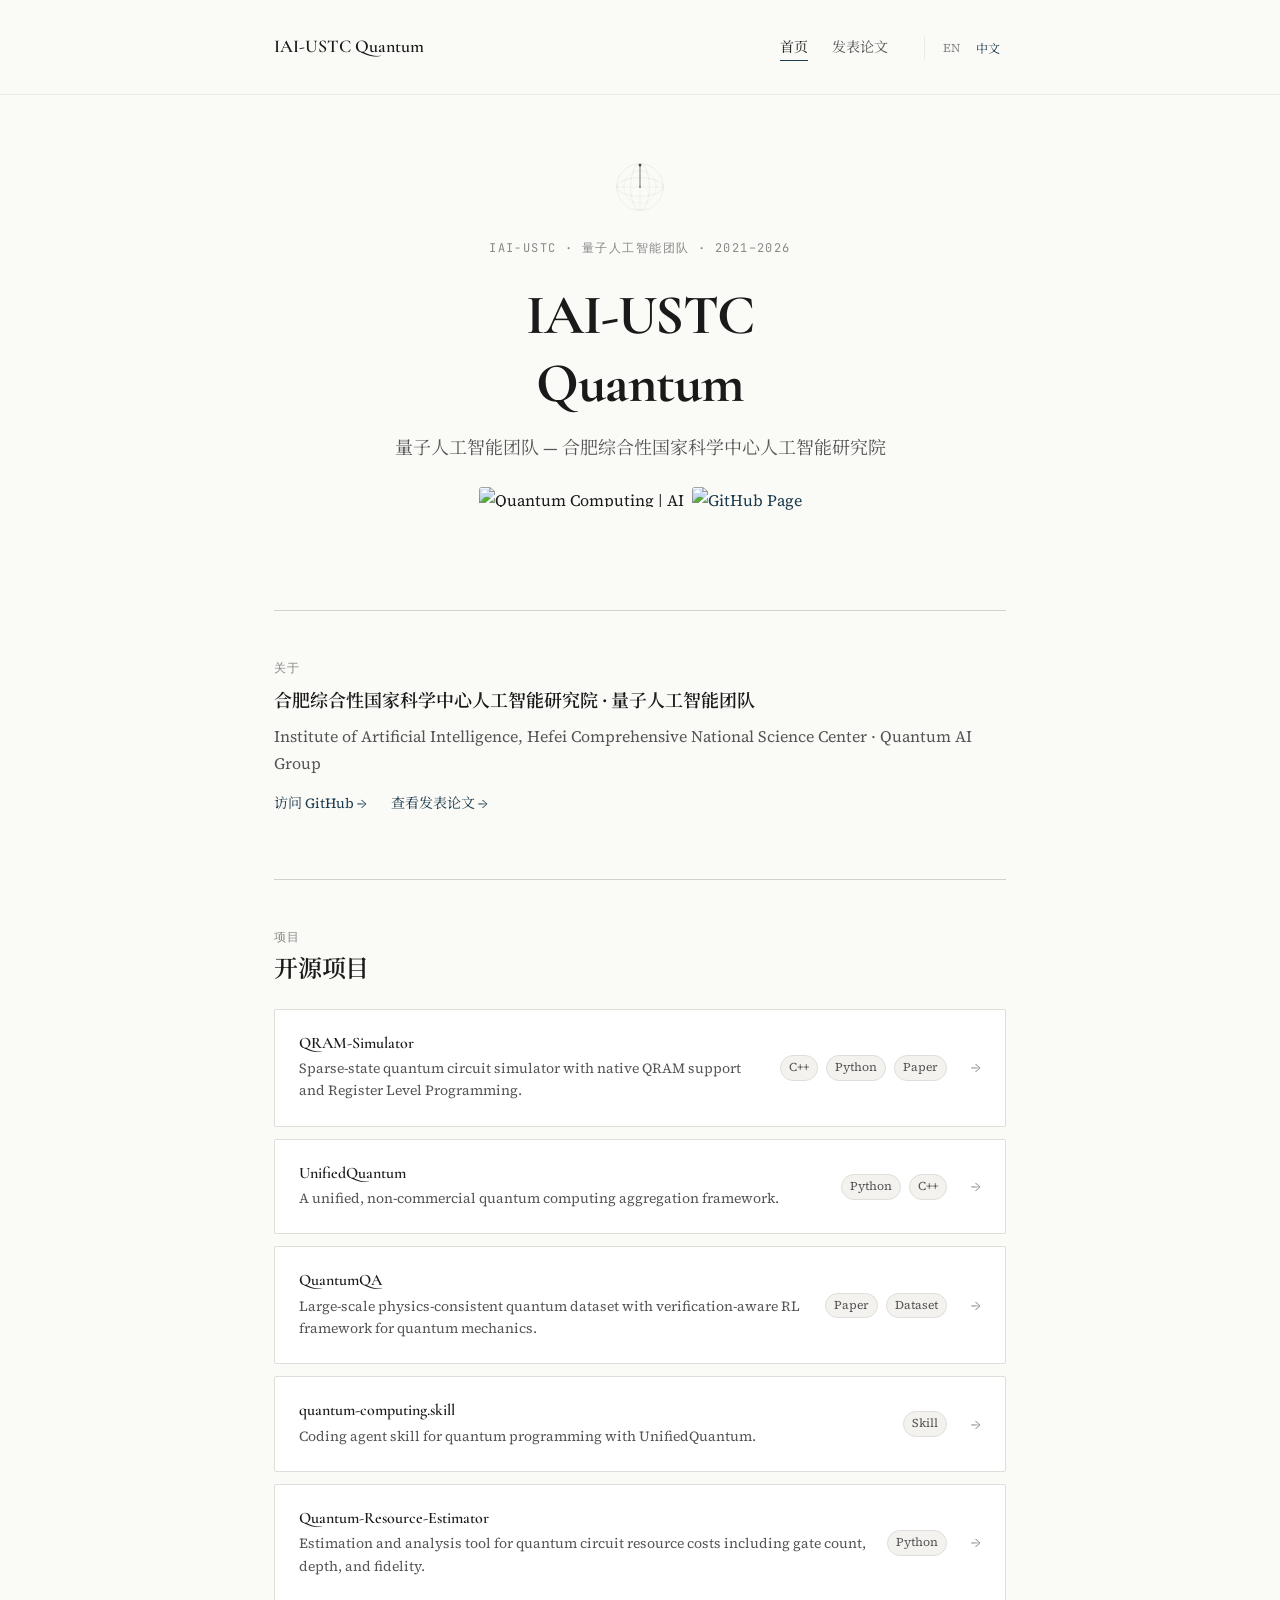
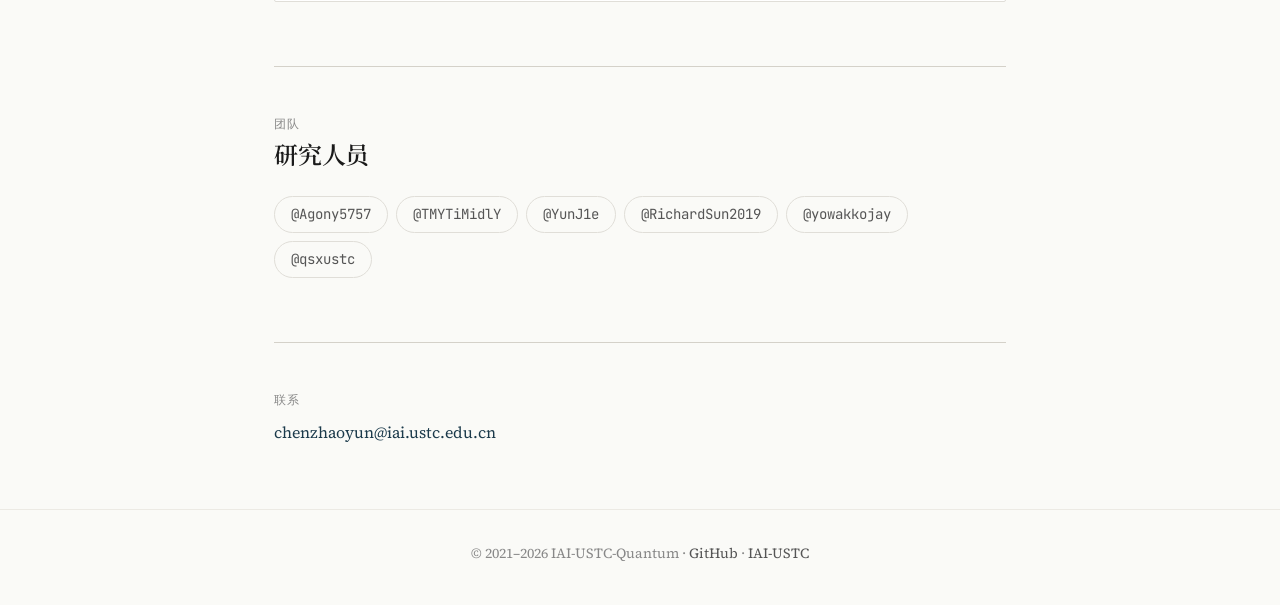
==== commit 0ad46878: "Redesign website with academic/scholarly theme (v2) Complete frontend redesign moving from dark neon" ====
--- a/index.html
+++ b/index.html
@@ -2,794 +2,11 @@
 <html lang="zh-CN">
 <head>
     <meta charset="UTF-8">
-    <meta name="viewport" content="width=device-width, initial-scale=1.0">
-    <title>IAI-USTC Quantum</title>
-    <link rel="preconnect" href="https://fonts.googleapis.com">
-    <link rel="preconnect" href="https://fonts.gstatic.com" crossorigin>
-    <link href="https://fonts.googleapis.com/css2?family=Syne:wght@400;600;700;800&family=DM+Sans:opsz,wght@9..40,400;9..40,500;9..40,600;9..40,700&family=JetBrains+Mono:wght@400;500&display=swap" rel="stylesheet">
-    <style>
-        :root {
-            --bg: #04060e;
-            --surface: rgba(10, 16, 36, 0.55);
-            --surface-hover: rgba(16, 24, 52, 0.65);
-            --surface-solid: #0a1024;
-            --surface-2: #101830;
-            --border: rgba(0, 229, 255, 0.06);
-            --border-hover: rgba(0, 229, 255, 0.14);
-            --border-glow: rgba(0, 229, 255, 0.25);
-            --text: #e4eaf6;
-            --text-secondary: #8294b8;
-            --text-muted: #4e6080;
-            --text-dim: #2e4060;
-            --cyan: #00e5ff;
-            --cyan-soft: #80f0ff;
-            --cyan-dim: rgba(0, 229, 255, 0.07);
-            --cyan-glow: rgba(0, 229, 255, 0.3);
-            --violet: #a78bfa;
-            --violet-dim: rgba(167, 139, 250, 0.06);
-            --amber: #fbbf24;
-            --amber-dim: rgba(251, 191, 36, 0.08);
-            --radius-sm: 8px;
-            --radius-md: 14px;
-            --radius-lg: 20px;
-        }
-
-        *, *::before, *::after { margin: 0; padding: 0; box-sizing: border-box; }
-        html { scroll-behavior: smooth; }
-
-        body {
-            font-family: 'DM Sans', -apple-system, sans-serif;
-            background: var(--bg);
-            color: var(--text);
-            line-height: 1.65;
-            min-height: 100vh;
-            overflow-x: hidden;
-        }
-
-        .bg-canvas {
-            position: fixed;
-            inset: 0;
-            z-index: 0;
-            pointer-events: none;
-            opacity: 0.28;
-        }
-
-        body::after {
-            content: '';
-            position: fixed;
-            inset: 0;
-            z-index: 1;
-            pointer-events: none;
-            opacity: 0.028;
-            background-image: url("data:image/svg+xml,%3Csvg viewBox='0 0 256 256' xmlns='http://www.w3.org/2000/svg'%3E%3Cfilter id='n'%3E%3CfeTurbulence type='fractalNoise' baseFrequency='0.85' numOctaves='4' stitchTiles='stitch'/%3E%3C/filter%3E%3Crect width='100%25' height='100%25' filter='url(%23n)'/%3E%3C/svg%3E");
-            background-size: 256px;
-        }
-
-        .ambient-orb {
-            position: fixed;
-            border-radius: 50%;
-            pointer-events: none;
-            z-index: 0;
-        }
-        .ambient-orb--cyan {
-            width: 500px; height: 500px;
-            background: radial-gradient(circle, rgba(0,229,255,0.06) 0%, transparent 70%);
-            top: -10%; right: -8%;
-            animation: orbFloat 22s ease-in-out infinite;
-        }
-        .ambient-orb--violet {
-            width: 400px; height: 400px;
-            background: radial-gradient(circle, rgba(139,92,246,0.04) 0%, transparent 70%);
-            bottom: 10%; left: -6%;
-            animation: orbFloat 28s ease-in-out infinite reverse;
-        }
-        .ambient-orb--cyan2 {
-            width: 350px; height: 350px;
-            background: radial-gradient(circle, rgba(0,229,255,0.03) 0%, transparent 70%);
-            top: 50%; left: 30%;
-            animation: orbFloat 25s ease-in-out 5s infinite;
-        }
-        @keyframes orbFloat {
-            0%, 100% { transform: translate(0, 0) scale(1); }
-            33% { transform: translate(30px, -20px) scale(1.05); }
-            66% { transform: translate(-20px, 15px) scale(0.95); }
-        }
-
-        /* ─── Nav ─── */
-        .top-nav {
-            position: fixed; top: 0; left: 0; right: 0; z-index: 100;
-            display: flex; align-items: center; justify-content: space-between;
-            padding: 0 32px; height: 56px;
-            background: rgba(4, 6, 14, 0.72);
-            border-bottom: 1px solid var(--border);
-            backdrop-filter: blur(24px) saturate(1.2);
-            -webkit-backdrop-filter: blur(24px) saturate(1.2);
-        }
-        .nav-logo {
-            font-family: 'JetBrains Mono', monospace;
-            font-size: 0.78rem; font-weight: 500;
-            color: var(--text-muted); text-decoration: none;
-            letter-spacing: 0.05em; transition: color 0.3s;
-        }
-        .nav-logo:hover { color: var(--cyan); text-decoration: none; }
-        .nav-links { display: flex; align-items: center; gap: 4px; }
-        .nav-link {
-            font-family: 'JetBrains Mono', monospace;
-            font-size: 0.76rem; font-weight: 500;
-            color: var(--text-muted); text-decoration: none;
-            padding: 6px 14px; border-radius: var(--radius-sm);
-            border: 1px solid transparent;
-            transition: all 0.25s cubic-bezier(0.4, 0, 0.2, 1);
-            letter-spacing: 0.03em;
-        }
-        .nav-link:hover { color: var(--text); background: var(--surface); border-color: var(--border); text-decoration: none; }
-        .nav-link.active { color: var(--cyan); background: var(--cyan-dim); border-color: rgba(0,229,255,0.12); }
-        .nav-lang { display: flex; gap: 4px; margin-left: 16px; padding-left: 16px; border-left: 1px solid var(--border); }
-        .nav-lang button {
-            background: transparent; border: none;
-            color: var(--text-dim); padding: 4px 10px;
-            border-radius: 4px; cursor: pointer;
-            font-family: 'JetBrains Mono', monospace;
-            font-size: 0.7rem; font-weight: 500;
-            transition: all 0.25s;
-        }
-        .nav-lang button:hover { color: var(--text); background: var(--surface); }
-        .nav-lang button.active { color: var(--cyan); }
-
-        /* ─── Layout ─── */
-        .container {
-            position: relative; z-index: 2;
-            max-width: 880px; margin: 0 auto;
-            padding: 0 32px 80px;
-        }
-
-        /* ─── Hero ─── */
-        .hero {
-            padding: 120px 0 80px;
-            text-align: center;
-            position: relative;
-        }
-        .hero::before {
-            content: '';
-            position: absolute; width: 700px; height: 500px;
-            top: 0; left: 50%; transform: translateX(-50%);
-            background: radial-gradient(ellipse at 50% 30%, rgba(0,229,255,0.07) 0%, rgba(139,92,246,0.03) 40%, transparent 70%);
-            pointer-events: none; z-index: -1;
-        }
-        .hero-index {
-            font-family: 'JetBrains Mono', monospace;
-            font-size: 0.68rem; color: var(--text-dim);
-            letter-spacing: 0.18em; text-transform: uppercase;
-            margin-bottom: 36px;
-            opacity: 0; animation: fadeUp 0.7s cubic-bezier(0.16,1,0.3,1) forwards;
-        }
-        .bloch-wrap {
-            width: 140px; height: 140px;
-            margin: 0 auto 48px; position: relative;
-            opacity: 0; animation: fadeUp 0.7s 0.1s cubic-bezier(0.16,1,0.3,1) forwards;
-        }
-        .bloch-wrap::before {
-            content: '';
-            position: absolute; inset: -20px; border-radius: 50%;
-            background: radial-gradient(circle, rgba(0,229,255,0.08) 0%, transparent 70%);
-            animation: blochGlow 4s ease-in-out infinite;
-        }
-        .bloch-wrap svg { width: 100%; height: 100%; position: relative; z-index: 1; }
-        @keyframes blochGlow {
-            0%, 100% { opacity: 0.5; transform: scale(1); }
-            50% { opacity: 1; transform: scale(1.08); }
-        }
-        .hero h1 {
-            font-family: 'Syne', sans-serif;
-            font-size: clamp(2.6rem, 7vw, 4.2rem);
-            font-weight: 800; letter-spacing: -1.5px; line-height: 1.05;
-            margin-bottom: 20px;
-            opacity: 0; animation: fadeUp 0.7s 0.2s cubic-bezier(0.16,1,0.3,1) forwards;
-        }
-        .hero h1 .accent {
-            background: linear-gradient(135deg, var(--cyan), var(--cyan-soft));
-            -webkit-background-clip: text; -webkit-text-fill-color: transparent;
-            background-clip: text;
-        }
-        .hero-sub {
-            font-size: 1.02rem; color: var(--text-secondary);
-            max-width: 500px; margin: 0 auto 36px;
-            font-weight: 400; line-height: 1.7;
-            opacity: 0; animation: fadeUp 0.7s 0.3s cubic-bezier(0.16,1,0.3,1) forwards;
-        }
-        .hero-badges {
-            display: flex; justify-content: center; gap: 10px; flex-wrap: wrap;
-            opacity: 0; animation: fadeUp 0.7s 0.4s cubic-bezier(0.16,1,0.3,1) forwards;
-        }
-        .hero-badges img { height: 20px; border-radius: 3px; }
-
-        /* ─── Divider ─── */
-        .divider {
-            display: flex; align-items: center; gap: 16px; margin: 0 0 48px;
-            opacity: 0; animation: fadeUp 0.5s 0.5s cubic-bezier(0.16,1,0.3,1) forwards;
-        }
-        .divider-label {
-            font-family: 'JetBrains Mono', monospace;
-            font-size: 0.66rem; color: var(--text-dim);
-            letter-spacing: 0.14em; text-transform: uppercase; white-space: nowrap;
-        }
-        .divider-line { flex: 1; height: 1px; background: linear-gradient(90deg, var(--border-hover), transparent); }
-
-        /* ─── Affiliation ─── */
-        .affiliation {
-            background: var(--surface); border: 1px solid var(--border);
-            border-radius: var(--radius-lg); padding: 30px 34px;
-            margin-bottom: 56px; position: relative; overflow: hidden;
-            backdrop-filter: blur(12px); -webkit-backdrop-filter: blur(12px);
-            opacity: 0; animation: fadeUp 0.6s 0.55s cubic-bezier(0.16,1,0.3,1) forwards;
-        }
-        .affiliation::before {
-            content: ''; position: absolute; top: 0; left: 0; right: 0; height: 1px;
-            background: linear-gradient(90deg, transparent 5%, var(--cyan) 50%, transparent 95%); opacity: 0.4;
-        }
-        .affiliation-label {
-            font-family: 'JetBrains Mono', monospace;
-            font-size: 0.66rem; color: var(--cyan);
-            letter-spacing: 0.14em; text-transform: uppercase; margin-bottom: 14px;
-        }
-        .affiliation p { color: var(--text-secondary); font-size: 0.88rem; margin-bottom: 6px; line-height: 1.7; }
-        .affiliation p strong { color: var(--text); font-weight: 600; }
-        .affiliation a { color: var(--cyan); text-decoration: none; font-size: 0.85rem; opacity: 0.8; transition: opacity 0.25s; }
-        .affiliation a:hover { opacity: 1; text-decoration: none; }
-        .affiliation .btn-primary { color: var(--bg); opacity: 1; font-size: 0.85rem; }
-
-        /* ─── GitHub CTA ─── */
-        .github-cta {
-            display: flex; align-items: center; justify-content: space-between;
-            background: var(--surface); border: 1px solid var(--border);
-            border-radius: var(--radius-lg); padding: 26px 30px;
-            margin-bottom: 56px; gap: 20px; flex-wrap: wrap;
-            backdrop-filter: blur(12px); -webkit-backdrop-filter: blur(12px);
-            opacity: 0; animation: fadeUp 0.6s 0.6s cubic-bezier(0.16,1,0.3,1) forwards;
-            transition: border-color 0.35s, box-shadow 0.35s;
-        }
-        .github-cta:hover {
-            border-color: var(--border-hover);
-            box-shadow: 0 0 40px rgba(0,229,255,0.04), inset 0 0 40px rgba(0,229,255,0.015);
-        }
-        .github-cta-left { display: flex; align-items: center; gap: 16px; }
-        .github-cta-orb {
-            width: 46px; height: 46px; border-radius: 13px;
-            background: conic-gradient(from 0deg, var(--cyan), #0066ff, var(--violet), var(--cyan));
-            display: flex; align-items: center; justify-content: center;
-            flex-shrink: 0; position: relative;
-            animation: orbSpin 8s linear infinite;
-        }
-        @keyframes orbSpin {
-            from { filter: hue-rotate(0deg); }
-            to { filter: hue-rotate(360deg); }
-        }
-        .github-cta-orb::after {
-            content: ''; position: absolute; inset: 3px; border-radius: 10px;
-            background: var(--surface-solid);
-        }
-        .github-cta-orb svg { position: relative; z-index: 1; fill: var(--cyan); }
-        .github-cta-text strong { display: block; font-size: 0.95rem; font-weight: 700; margin-bottom: 2px; }
-        .github-cta-text span { font-family: 'JetBrains Mono', monospace; font-size: 0.73rem; color: var(--text-muted); }
-
-        .btn-primary {
-            display: inline-flex; align-items: center; gap: 8px;
-            background: var(--cyan); color: var(--bg);
-            padding: 11px 24px; border-radius: var(--radius-sm);
-            text-decoration: none; font-weight: 700; font-size: 0.84rem;
-            letter-spacing: 0.02em;
-            transition: all 0.25s cubic-bezier(0.16,1,0.3,1);
-            flex-shrink: 0; position: relative; overflow: hidden;
-        }
-        .btn-primary::before {
-            content: ''; position: absolute; inset: 0;
-            background: linear-gradient(135deg, rgba(255,255,255,0.15), transparent);
-            opacity: 0; transition: opacity 0.25s;
-        }
-        .btn-primary:hover {
-            transform: translateY(-2px);
-            box-shadow: 0 6px 24px var(--cyan-glow), 0 0 0 1px rgba(0,229,255,0.1);
-            text-decoration: none;
-        }
-        .btn-primary:hover::before { opacity: 1; }
-
-        /* ─── Section head ─── */
-        .section-head {
-            margin-bottom: 28px;
-            opacity: 0; animation: fadeUp 0.5s cubic-bezier(0.16,1,0.3,1) forwards;
-        }
-        .section-head .section-num {
-            font-family: 'JetBrains Mono', monospace;
-            font-size: 0.66rem; color: var(--cyan);
-            letter-spacing: 0.12em; text-transform: uppercase; margin-bottom: 8px;
-        }
-        .section-head h2 {
-            font-family: 'Syne', sans-serif;
-            font-size: 1.3rem; font-weight: 700; color: var(--text); letter-spacing: -0.3px;
-        }
-
-        /* ─── Projects ─── */
-        .projects-grid { display: flex; flex-direction: column; gap: 10px; margin-bottom: 72px; }
-        .project-card {
-            background: var(--surface); border: 1px solid var(--border);
-            border-radius: var(--radius-md); padding: 22px 26px;
-            text-decoration: none; color: var(--text);
-            transition: all 0.3s cubic-bezier(0.16,1,0.3,1);
-            display: flex; align-items: center; justify-content: space-between; gap: 20px;
-            opacity: 0; animation: fadeUp 0.5s cubic-bezier(0.16,1,0.3,1) forwards;
-            backdrop-filter: blur(8px); -webkit-backdrop-filter: blur(8px);
-            position: relative;
-        }
-        .project-card::before {
-            content: ''; position: absolute; inset: -1px; border-radius: inherit; padding: 1px;
-            background: linear-gradient(135deg, rgba(0,229,255,0.15), transparent 50%, rgba(139,92,246,0.08));
-            -webkit-mask: linear-gradient(#fff 0 0) content-box, linear-gradient(#fff 0 0);
-            -webkit-mask-composite: xor; mask-composite: exclude;
-            opacity: 0; transition: opacity 0.35s; pointer-events: none;
-        }
-        .project-card:nth-child(1) { animation-delay: 0.65s; }
-        .project-card:nth-child(2) { animation-delay: 0.72s; }
-        .project-card:nth-child(3) { animation-delay: 0.79s; }
-        .project-card:nth-child(4) { animation-delay: 0.86s; }
-        .project-card:nth-child(5) { animation-delay: 0.93s; }
-        .project-card:hover {
-            border-color: transparent; background: var(--surface-hover);
-            transform: translateX(4px);
-            box-shadow: 0 8px 32px rgba(0,0,0,0.4), 0 0 0 1px rgba(0,229,255,0.08);
-            text-decoration: none;
-        }
-        .project-card:hover::before { opacity: 1; }
-        .project-card-left { flex: 1; min-width: 0; }
-        .project-card h3 {
-            font-family: 'Syne', sans-serif;
-            font-size: 0.95rem; font-weight: 700; margin-bottom: 5px; letter-spacing: -0.2px;
-        }
-        .project-card p { color: var(--text-secondary); font-size: 0.82rem; line-height: 1.6; }
-        .project-card-right { display: flex; align-items: center; gap: 6px; flex-shrink: 0; }
-        .proj-badge {
-            font-family: 'JetBrains Mono', monospace;
-            font-size: 0.63rem; font-weight: 500;
-            padding: 3px 9px; border-radius: 100px;
-            border: 1px solid; letter-spacing: 0.02em; white-space: nowrap;
-        }
-        .project-card-footer {
-            font-family: 'JetBrains Mono', monospace;
-            font-size: 0.72rem; color: var(--cyan); opacity: 0.5;
-            display: flex; align-items: center; gap: 4px;
-            transition: opacity 0.25s, gap 0.3s cubic-bezier(0.16,1,0.3,1);
-            flex-shrink: 0; margin-left: 8px;
-        }
-        .project-card:hover .project-card-footer { opacity: 1; gap: 8px; }
-
-        /* ─── Team ─── */
-        .team-grid {
-            display: flex; flex-wrap: wrap; gap: 10px; margin-bottom: 72px;
-            opacity: 0; animation: fadeUp 0.5s 0.85s cubic-bezier(0.16,1,0.3,1) forwards;
-        }
-        .member {
-            display: inline-flex; align-items: center; gap: 8px;
-            background: var(--surface); border: 1px solid var(--border);
-            padding: 9px 20px 9px 16px; border-radius: 100px;
-            color: var(--text); text-decoration: none;
-            font-family: 'JetBrains Mono', monospace;
-            font-size: 0.8rem; font-weight: 500;
-            transition: all 0.25s cubic-bezier(0.16,1,0.3,1);
-            backdrop-filter: blur(8px); -webkit-backdrop-filter: blur(8px);
-        }
-        .member::before {
-            content: ''; width: 6px; height: 6px; border-radius: 50%;
-            background: var(--cyan); opacity: 0.35;
-            transition: opacity 0.25s, box-shadow 0.25s; flex-shrink: 0;
-        }
-        .member:hover {
-            border-color: var(--border-hover); color: var(--cyan);
-            background: var(--cyan-dim); transform: translateY(-2px);
-            box-shadow: 0 4px 16px rgba(0,229,255,0.08);
-            text-decoration: none;
-        }
-        .member:hover::before { opacity: 1; box-shadow: 0 0 10px var(--cyan-glow); }
-
-        /* ─── Contact ─── */
-        .contact-row {
-            display: flex; align-items: center; justify-content: space-between;
-            background: var(--surface); border: 1px solid var(--border);
-            border-radius: var(--radius-lg); padding: 26px 30px;
-            gap: 24px; flex-wrap: wrap; margin-bottom: 72px;
-            backdrop-filter: blur(12px); -webkit-backdrop-filter: blur(12px);
-            opacity: 0; animation: fadeUp 0.5s 0.9s cubic-bezier(0.16,1,0.3,1) forwards;
-        }
-        .contact-row-left { display: flex; align-items: center; gap: 14px; }
-        .contact-icon {
-            width: 38px; height: 38px; border-radius: 11px;
-            background: var(--amber-dim); border: 1px solid rgba(251,191,36,0.15);
-            display: flex; align-items: center; justify-content: center; flex-shrink: 0;
-        }
-        .contact-text p:first-child {
-            font-family: 'JetBrains Mono', monospace;
-            font-size: 0.66rem; color: var(--text-dim);
-            letter-spacing: 0.12em; text-transform: uppercase; margin-bottom: 2px;
-        }
-        .contact-text a { color: var(--text-secondary); text-decoration: none; font-size: 0.88rem; transition: color 0.25s; }
-        .contact-text a:hover { color: var(--cyan); text-decoration: none; }
-
-        /* ─── Footer ─── */
-        footer {
-            text-align: center; padding-top: 36px; border-top: 1px solid var(--border);
-            opacity: 0; animation: fadeUp 0.5s 0.95s cubic-bezier(0.16,1,0.3,1) forwards;
-        }
-        footer p { font-family: 'JetBrains Mono', monospace; font-size: 0.7rem; color: var(--text-dim); letter-spacing: 0.04em; }
-        footer a { color: var(--text-muted); text-decoration: none; transition: color 0.25s; }
-        footer a:hover { color: var(--cyan); text-decoration: none; }
-
-        /* ─── Animations ─── */
-        @keyframes fadeUp {
-            from { opacity: 0; transform: translateY(20px); }
-            to { opacity: 1; transform: translateY(0); }
-        }
-
-        /* ─── Responsive ─── */
-        @media (max-width: 600px) {
-            .container { padding: 0 16px 60px; }
-            .hero { padding: 96px 0 60px; }
-            .hero::before { width: 100%; height: 300px; }
-            .top-nav { padding: 0 16px; }
-            .nav-logo { font-size: 0.72rem; }
-            .nav-link { font-size: 0.72rem; padding: 5px 10px; }
-            .github-cta { flex-direction: column; align-items: flex-start; }
-            .contact-row { flex-direction: column; align-items: flex-start; }
-            .hero-badges { gap: 8px; }
-            .project-card { flex-direction: column; align-items: flex-start; }
-            .project-card-right { flex-wrap: wrap; }
-            .ambient-orb { display: none; }
-        }
-
-        /* ─── Scrollbar ─── */
-        ::-webkit-scrollbar { width: 6px; }
-        ::-webkit-scrollbar-track { background: var(--bg); }
-        ::-webkit-scrollbar-thumb { background: rgba(0,229,255,0.08); border-radius: 3px; }
-        ::-webkit-scrollbar-thumb:hover { background: var(--cyan-dim); }
-        ::selection { background: var(--cyan-dim); color: var(--cyan); }
-    </style>
+    <meta http-equiv="refresh" content="0;url=v2/">
+    <title>Redirecting to IAI-USTC Quantum...</title>
 </head>
 <body>
-
-    <canvas class="bg-canvas" id="bg"></canvas>
-
-    <div class="ambient-orb ambient-orb--cyan"></div>
-    <div class="ambient-orb ambient-orb--violet"></div>
-    <div class="ambient-orb ambient-orb--cyan2"></div>
-
-    <nav class="top-nav">
-        <a href="index.html" class="nav-logo">IAI-USTC Quantum</a>
-        <div class="nav-links">
-            <a href="index.html" class="nav-link active" data-i18n="nav_home">Home</a>
-            <a href="publications.html" class="nav-link" data-i18n="nav_pub">Publications</a>
-            <div class="nav-lang">
-                <button id="lang-en" onclick="switchLanguage('en')">EN</button>
-                <button id="lang-zh" onclick="switchLanguage('zh')">中文</button>
-            </div>
-        </div>
-    </nav>
-
-    <div class="container">
-
-        <section class="hero">
-            <p class="hero-index" data-i18n="hero_index">IAI-USTC · Quantum AI Group · 2021–2026</p>
-
-            <div class="bloch-wrap">
-                <svg viewBox="0 0 120 120" fill="none" xmlns="http://www.w3.org/2000/svg">
-                    <circle cx="60" cy="60" r="50" stroke="rgba(0,229,255,0.12)" stroke-width="0.8"/>
-                    <circle cx="60" cy="60" r="35" stroke="rgba(0,229,255,0.08)" stroke-width="0.8"/>
-                    <ellipse cx="60" cy="60" rx="50" ry="20" stroke="rgba(0,229,255,0.15)" stroke-width="0.8"/>
-                    <ellipse cx="60" cy="60" rx="20" ry="50" stroke="rgba(0,229,255,0.15)" stroke-width="0.8"/>
-                    <line x1="60" y1="10" x2="60" y2="110" stroke="rgba(0,229,255,0.1)" stroke-width="0.8"/>
-                    <line x1="10" y1="60" x2="110" y2="60" stroke="rgba(0,229,255,0.1)" stroke-width="0.8"/>
-                    <line x1="60" y1="60" x2="60" y2="15" stroke="#00e5ff" stroke-width="1.5" stroke-linecap="round">
-                        <animate attributeName="y2" values="15;12;15" dur="3s" repeatCount="indefinite"/>
-                    </line>
-                    <circle cx="60" cy="13" r="3.5" fill="#00e5ff">
-                        <animate attributeName="cy" values="13;10;13" dur="3s" repeatCount="indefinite"/>
-                        <animate attributeName="opacity" values="1;0.6;1" dur="3s" repeatCount="indefinite"/>
-                    </circle>
-                    <line x1="60" y1="60" x2="60" y2="108" stroke="rgba(0,229,255,0.2)" stroke-width="1" stroke-linecap="round" stroke-dasharray="2 3"/>
-                    <circle cx="60" cy="108" r="2" fill="rgba(0,229,255,0.25)"/>
-                    <circle cx="60" cy="60" r="3" fill="rgba(0,229,255,0.3)">
-                        <animate attributeName="r" values="3;4.5;3" dur="2.5s" repeatCount="indefinite"/>
-                    </circle>
-                    <text x="64" y="10" fill="rgba(0,229,255,0.5)" font-family="JetBrains Mono,monospace" font-size="7">|0⟩</text>
-                    <text x="64" y="116" fill="rgba(0,229,255,0.25)" font-family="JetBrains Mono,monospace" font-size="7">|1⟩</text>
-                </svg>
-            </div>
-
-            <h1>
-                <span data-i18n="title">IAI-USTC</span><br>
-                <span class="accent" data-i18n="title_accent">Quantum</span>
-            </h1>
-            <p class="hero-sub" data-i18n="subtitle">Quantum AI Group — Institute of Artificial Intelligence, Hefei Comprehensive National Science Center</p>
-            <div class="hero-badges">
-                <img src="https://img.shields.io/badge/Quantum_Computing-AI-00e5ff?style=flat-square" alt="Quantum Computing | AI">
-                <a href="https://iai-ustc-quantum.github.io"><img src="https://img.shields.io/badge/Page-iai--ustc--quantum.github.io-4D6AE4?style=flat-square" alt="GitHub Page"></a>
-            </div>
-        </section>
-
-        <div class="divider">
-            <span class="divider-label" data-i18n="divider_about">§ 01 · About</span>
-            <div class="divider-line"></div>
-        </div>
-
-        <div class="affiliation">
-            <p class="affiliation-label" data-i18n="affil_label">Institute</p>
-            <p><strong>合肥综合性国家科学中心人工智能研究院 · 量子人工智能团队</strong></p>
-            <p>Institute of Artificial Intelligence, Hefei Comprehensive National Science Center · Quantum AI Group</p>
-            <div style="margin-top: 16px;">
-                <a href="publications.html" class="btn-primary">
-                    <svg width="14" height="14" viewBox="0 0 24 24" fill="none" stroke="currentColor" stroke-width="2" stroke-linecap="round" stroke-linejoin="round"><path d="M14 2H6a2 2 0 00-2 2v16a2 2 0 002 2h12a2 2 0 002-2V8z"/><polyline points="14 2 14 8 20 8"/><line x1="16" y1="13" x2="8" y2="13"/><line x1="16" y1="17" x2="8" y2="17"/><polyline points="10 9 9 9 8 9"/></svg>
-                    <span data-i18n="affil_pub_btn">Publications</span>
-                </a>
-            </div>
-        </div>
-
-        <div class="github-cta">
-            <div class="github-cta-left">
-                <div class="github-cta-orb">
-                    <svg width="20" height="20" viewBox="0 0 16 16"><path d="M8 0C3.58 0 0 3.58 0 8c0 3.54 2.29 6.53 5.47 7.59.4.07.55-.17.55-.38 0-.19-.01-.82-.01-1.49-2.01.37-2.53-.49-2.69-.94-.09-.23-.48-.94-.82-1.13-.28-.15-.68-.52-.01-.53.63-.01 1.08.58 1.23.82.72 1.21 1.87.87 2.33.66.07-.52.28-.87.51-1.07-1.78-.2-3.64-.89-3.64-3.95 0-.87.31-1.59.82-2.15-.08-.2-.36-1.02.08-2.12 0 0 .67-.21 2.2.82.64-.18 1.32-.27 2-.27.68 0 1.36.09 2 .27 1.53-1.04 2.2-.82 2.2-.82.44 1.1.16 1.92.08 2.12.51.56.82 1.27.82 2.15 0 3.07-1.87 3.75-3.65 3.95.29.25.54.73.54 1.48 0 1.07-.01 1.93-.01 2.2 0 .21.15.46.55.38A8.013 8.013 0 0016 8c0-4.42-3.58-8-8-8z"/></svg>
-                </div>
-                <div class="github-cta-text">
-                    <strong data-i18n="org_title">github.com/IAI-USTC-Quantum</strong>
-                    <span data-i18n="org_sub">Open-source · Quantum computing tools</span>
-                </div>
-            </div>
-            <a href="https://github.com/IAI-USTC-Quantum" class="btn-primary" target="_blank" rel="noopener">
-                <svg width="14" height="14" viewBox="0 0 16 16" fill="currentColor"><path d="M8 0C3.58 0 0 3.58 0 8c0 3.54 2.29 6.53 5.47 7.59.4.07.55-.17.55-.38 0-.19-.01-.82-.01-1.49-2.01.37-2.53-.49-2.69-.94-.09-.23-.48-.94-.82-1.13-.28-.15-.68-.52-.01-.53.63-.01 1.08.58 1.23.82.72 1.21 1.87.87 2.33.66.07-.52.28-.87.51-1.07-1.78-.2-3.64-.89-3.64-3.95 0-.87.31-1.59.82-2.15-.08-.2-.36-1.02.08-2.12 0 0 .67-.21 2.2.82.64-.18 1.32-.27 2-.27.68 0 1.36.09 2 .27 1.53-1.04 2.2-.82 2.2-.82.44 1.1.16 1.92.08 2.12.51.56.82 1.27.82 2.15 0 3.07-1.87 3.75-3.65 3.95.29.25.54.73.54 1.48 0 1.07-.01 1.93-.01 2.2 0 .21.15.46.55.38A8.013 8.013 0 0016 8c0-4.42-3.58-8-8-8z"/></svg>
-                <span data-i18n="org_btn">View on GitHub</span>
-            </a>
-        </div>
-
-        <div class="section-head">
-            <p class="section-num" data-i18n="divider_projects">§ 02 · Projects</p>
-            <h2 data-i18n="projects_title">Open Source</h2>
-        </div>
-        <div class="projects-grid" id="projects-grid"></div>
-
-        <div class="section-head">
-            <p class="section-num" data-i18n="divider_team">§ 03 · Team</p>
-            <h2 data-i18n="team_title">Researchers</h2>
-        </div>
-        <div class="team-grid" id="team-grid"></div>
-
-        <div class="contact-row">
-            <div class="contact-row-left">
-                <div class="contact-icon">
-                    <svg width="16" height="16" viewBox="0 0 24 24" fill="none" stroke="#fbbf24" stroke-width="2" stroke-linecap="round" stroke-linejoin="round"><path d="M4 4h16c1.1 0 2 .9 2 2v12c0 1.1-.9 2-2 2H4c-1.1 0-2-.9-2-2V6c0-1.1.9-2 2-2z"/><polyline points="22,6 12,13 2,6"/></svg>
-                </div>
-                <div class="contact-text">
-                    <p data-i18n="contact_label">Get in touch</p>
-                    <a href="mailto:chenzhaoyun@iai.ustc.edu.cn">chenzhaoyun@iai.ustc.edu.cn</a>
-                </div>
-            </div>
-            <a href="https://github.com/IAI-USTC-Quantum" class="btn-primary" target="_blank" rel="noopener" data-i18n="contact_github">GitHub Organization</a>
-        </div>
-
-        <footer>
-            <p>© 2021–2026 IAI-USTC-Quantum · <a href="https://github.com/IAI-USTC-Quantum" data-i18n="footer_gh">GitHub</a> · <a href="https://iai.ustc.edu.cn" data-i18n="footer_institution">IAI-USTC</a></p>
-        </footer>
-    </div>
-
-    <script>
-        /* ─── Canvas background ─── */
-        (function () {
-            const canvas = document.getElementById('bg');
-            const ctx = canvas.getContext('2d');
-            let W, H;
-            const nodes = [];
-            const MAX_NODES = 20;
-
-            function resize() {
-                W = canvas.width = window.innerWidth;
-                H = canvas.height = window.innerHeight;
-            }
-
-            function addNode() {
-                if (nodes.length >= MAX_NODES) return;
-                nodes.push({
-                    x: Math.random() * W, y: Math.random() * H,
-                    vx: (Math.random() - 0.5) * 0.25, vy: (Math.random() - 0.5) * 0.25,
-                    r: Math.random() * 1.2 + 0.4, life: 0, maxLife: Math.random() * 350 + 180
-                });
-            }
-
-            function draw() {
-                ctx.clearRect(0, 0, W, H);
-                if (Math.random() < 0.06) addNode();
-                for (let i = 0; i < nodes.length; i++) {
-                    const a = nodes[i];
-                    a.x += a.vx; a.y += a.vy; a.life++;
-                    if (a.x < -10 || a.x > W + 10 || a.y < -10 || a.y > H + 10 || a.life > a.maxLife) {
-                        nodes.splice(i, 1); i--; continue;
-                    }
-                    for (let j = i + 1; j < nodes.length; j++) {
-                        const b = nodes[j];
-                        const dx = a.x - b.x, dy = a.y - b.y, dist = Math.sqrt(dx * dx + dy * dy);
-                        if (dist < 140) {
-                            ctx.beginPath(); ctx.moveTo(a.x, a.y); ctx.lineTo(b.x, b.y);
-                            ctx.strokeStyle = `rgba(0, 229, 255, ${0.08 * (1 - dist / 140)})`;
-                            ctx.lineWidth = 0.4; ctx.stroke();
-                        }
-                    }
-                    ctx.beginPath(); ctx.arc(a.x, a.y, a.r, 0, Math.PI * 2);
-                    ctx.fillStyle = `rgba(0, 229, 255, ${0.4 * (1 - a.life / a.maxLife)})`; ctx.fill();
-                }
-                if (Math.random() < 0.002) {
-                    const y = Math.random() * H;
-                    const grad = ctx.createLinearGradient(0, 0, W, 0);
-                    grad.addColorStop(0, 'transparent');
-                    grad.addColorStop(0.5, 'rgba(0,229,255,0.02)');
-                    grad.addColorStop(1, 'transparent');
-                    ctx.fillStyle = grad; ctx.fillRect(0, y, W, 1);
-                }
-                requestAnimationFrame(draw);
-            }
-            resize(); window.addEventListener('resize', resize); draw();
-        })();
-
-        /* ─── Data ─── */
-        const projects = [
-            {
-                name: "QRAM-Simulator",
-                url: "https://iai-ustc-quantum.github.io/QRAM-Simulator/",
-                badges: [
-                    { label: "C++", color: "#f34b7d" },
-                    { label: "Python", color: "#3572A5" },
-                    { label: "Paper", color: "#b31b1b" },
-                ],
-                descriptionKey: "project1_desc",
-            },
-            {
-                name: "UnifiedQuantum",
-                url: "https://github.com/IAI-USTC-Quantum/UnifiedQuantum",
-                badges: [
-                    { label: "Python", color: "#3572A5" },
-                    { label: "C++", color: "#f34b7d" },
-                ],
-                descriptionKey: "project2_desc",
-            },
-            {
-                name: "QuantumQA",
-                url: "https://github.com/IAI-USTC-Quantum/QuantumQA",
-                badges: [
-                    { label: "Paper", color: "#b31b1b" },
-                    { label: "Dataset", color: "#e34c26" },
-                ],
-                descriptionKey: "project4_desc",
-            },
-            {
-                name: "quantum-computing.skill",
-                url: "https://github.com/IAI-USTC-Quantum/quantum-computing.skill",
-                badges: [
-                    { label: "Skill", color: "#8250df" },
-                ],
-                descriptionKey: "project3_desc",
-            },
-            {
-                name: "Quantum-Resource-Estimator",
-                url: "https://github.com/IAI-USTC-Quantum/Quantum-Resource-Estimator",
-                badges: [
-                    { label: "Python", color: "#3572A5" },
-                ],
-                descriptionKey: "project5_desc",
-            }
-        ];
-
-        const members = ["Agony5757", "TMYTiMidlY", "YunJ1e", "RichardSun2019", "yowakkojay", "qsxustc"];
-
-        /* ─── Render ─── */
-        function renderProjects() {
-            const grid = document.getElementById('projects-grid');
-            grid.innerHTML = projects.map(p => `
-                <a class="project-card" href="${p.url}" target="_blank" rel="noopener">
-                    <div class="project-card-left">
-                        <h3>${p.name}</h3>
-                        <p data-i18n="${p.descriptionKey}">${translations.en[p.descriptionKey] || ''}</p>
-                    </div>
-                    <div class="project-card-right">
-                        ${p.badges.map(b => `
-                            <span class="proj-badge" style="background:${b.color}12;color:${b.color};border-color:${b.color}30">
-                                ${b.label}
-                            </span>
-                        `).join('')}
-                        <span class="project-card-footer" data-i18n="project_link">
-                            <svg width="10" height="10" viewBox="0 0 10 10" fill="none"><path d="M1 5h8M5 1l4 4-4 4" stroke="currentColor" stroke-width="1.2" stroke-linecap="round" stroke-linejoin="round"/></svg>
-                        </span>
-                    </div>
-                </a>
-            `).join('');
-        }
-
-        function renderTeam() {
-            const grid = document.getElementById('team-grid');
-            grid.innerHTML = members.map(m => `
-                <a href="https://github.com/${m}" class="member" target="_blank" rel="noopener">@${m}</a>
-            `).join('');
-        }
-
-        /* ─── Translations ─── */
-        const translations = {
-            en: {
-                nav_home: "Home",
-                nav_pub: "Publications",
-                hero_index: "IAI-USTC · Quantum AI Group · 2021–2026",
-                title: "IAI-USTC",
-                title_accent: "Quantum",
-                subtitle: "Quantum AI Group — Institute of Artificial Intelligence, Hefei Comprehensive National Science Center",
-                divider_about: "§ 01 · About",
-                affil_label: "Institute",
-                affil_pub_btn: "Publications",
-                org_title: "github.com/IAI-USTC-Quantum",
-                org_sub: "Open-source · Quantum computing tools",
-                org_btn: "View on GitHub",
-                divider_projects: "§ 02 · Projects",
-                projects_title: "Open Source",
-                project1_desc: "Sparse-state quantum circuit simulator with native QRAM support and Register Level Programming.",
-                project2_desc: "A unified, non-commercial quantum computing aggregation framework.",
-                project3_desc: "Coding agent skill for quantum programming with UnifiedQuantum.",
-                project4_desc: "Large-scale physics-consistent quantum dataset with verification-aware RL framework for quantum mechanics.",
-                project5_desc: "Estimation and analysis tool for quantum circuit resource costs including gate count, depth, and fidelity.",
-                project_link: "Open",
-                divider_team: "§ 03 · Team",
-                team_title: "Researchers",
-                contact_label: "Get in touch",
-                contact_github: "GitHub Organization",
-                footer_gh: "GitHub",
-                footer_institution: "IAI-USTC"
-            },
-            zh: {
-                nav_home: "首页",
-                nav_pub: "发表论文",
-                hero_index: "IAI-USTC · 量子人工智能团队 · 2021–2026",
-                title: "IAI-USTC",
-                title_accent: "Quantum",
-                subtitle: "量子人工智能团队 — 合肥综合性国家科学中心人工智能研究院",
-                divider_about: "§ 01 · 关于",
-                affil_label: "机构",
-                affil_pub_btn: "发表论文",
-                org_title: "github.com/IAI-USTC-Quantum",
-                org_sub: "开源项目 · 量子计算工具",
-                org_btn: "访问 GitHub",
-                divider_projects: "§ 02 · 项目",
-                projects_title: "开源项目",
-                project1_desc: "具有原生QRAM支持和寄存器级编程范式的稀疏态量子电路模拟器。",
-                project2_desc: "统一的非商业性量子计算聚合框架。",
-                project3_desc: "面向 Coding Agent 的 UnifiedQuantum 量子编程 Skill。",
-                project4_desc: "大规模物理一致性量子数据集，配合验证感知强化学习框架，助力量子力学研究。",
-                project5_desc: "量子电路资源成本估算与分析工具，支持门数量、电路深度和保真度评估。",
-                project_link: "访问",
-                divider_team: "§ 03 · 团队",
-                team_title: "研究人员",
-                contact_label: "联系我们",
-                contact_github: "GitHub 组织",
-                footer_gh: "GitHub",
-                footer_institution: "IAI-USTC"
-            }
-        };
-
-        function switchLanguage(lang) {
-            document.querySelectorAll('[data-i18n]').forEach(el => {
-                const key = el.getAttribute('data-i18n');
-                if (translations[lang][key]) {
-                    el.textContent = translations[lang][key];
-                }
-            });
-            document.querySelectorAll('.nav-lang button').forEach(btn => btn.classList.remove('active'));
-            document.getElementById('lang-' + lang).classList.add('active');
-            localStorage.setItem('preferred-lang', lang);
-        }
-
-        document.addEventListener('DOMContentLoaded', () => {
-            renderProjects();
-            renderTeam();
-            const savedLang = localStorage.getItem('preferred-lang') || 'zh';
-            switchLanguage(savedLang);
-        });
-    </script>
+    <p>Redirecting to <a href="v2/">v2/</a>...</p>
+    <script>window.location.href = 'v2/';</script>
 </body>
 </html>
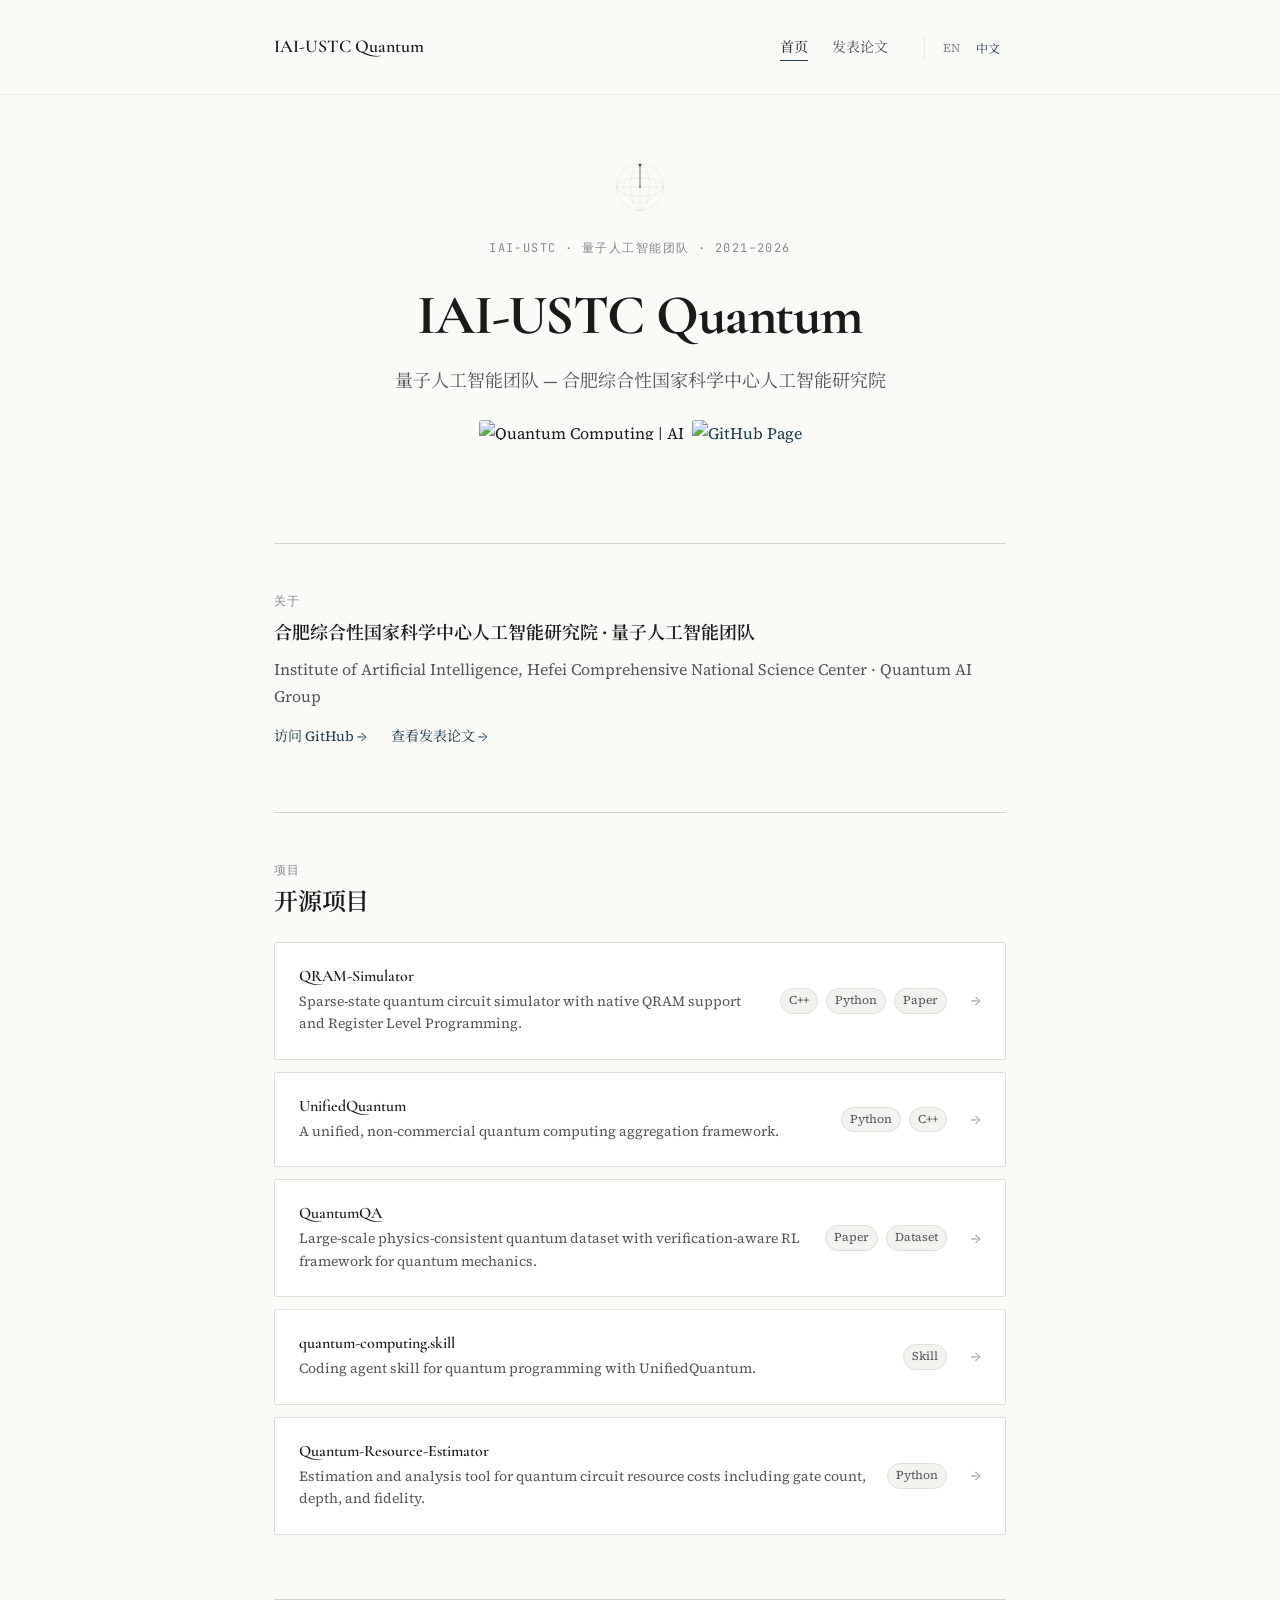
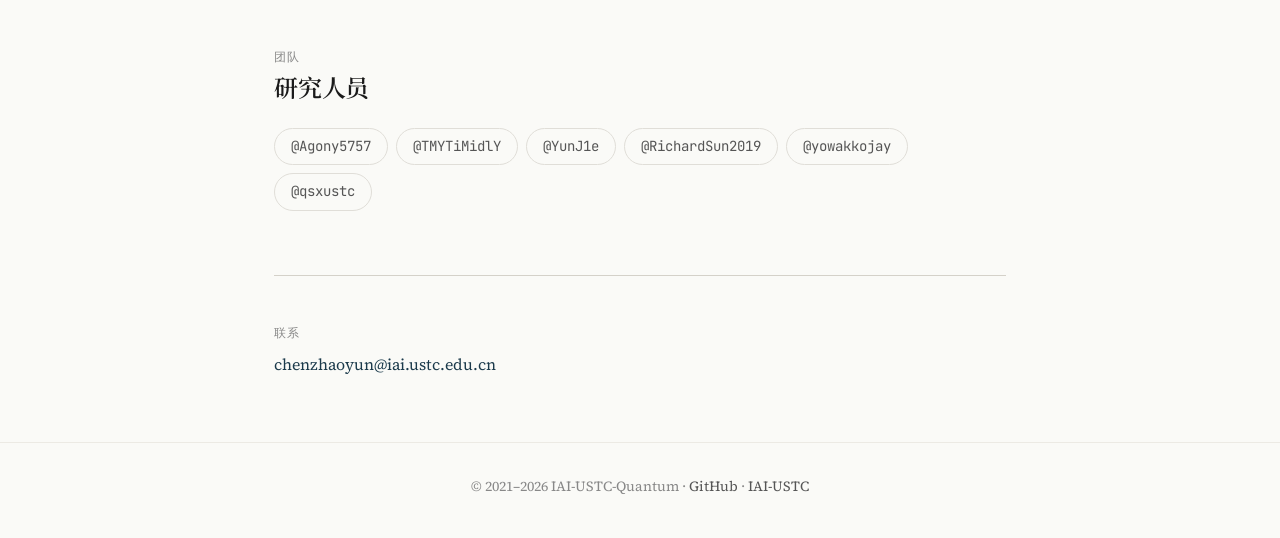
==== commit ad946552: "Add publication dates, sort by date, and add new papers from Google Scholar - Add pubDate field (YYY" ====
--- a/index.html
+++ b/index.html
@@ -2,11 +2,110 @@
 <html lang="zh-CN">
 <head>
     <meta charset="UTF-8">
-    <meta http-equiv="refresh" content="0;url=v2/">
-    <title>Redirecting to IAI-USTC Quantum...</title>
+    <meta name="viewport" content="width=device-width, initial-scale=1.0">
+    <title>IAI-USTC Quantum</title>
+    <link rel="stylesheet" href="css/variables.css">
+    <link rel="stylesheet" href="css/base.css">
+    <link rel="stylesheet" href="css/typography.css">
+    <link rel="stylesheet" href="css/components.css">
+    <link rel="stylesheet" href="css/home.css">
 </head>
 <body>
-    <p>Redirecting to <a href="v2/">v2/</a>...</p>
-    <script>window.location.href = 'v2/';</script>
+
+    <!-- Navigation -->
+    <nav class="site-nav">
+        <div class="container">
+            <a href="index.html" class="nav-brand">IAI-USTC Quantum</a>
+            <div class="nav-right">
+                <a href="index.html" class="nav-link active" data-i18n="nav_home">Home</a>
+                <a href="publications.html" class="nav-link" data-i18n="nav_pub">Publications</a>
+                <div class="nav-lang">
+                    <button id="lang-en" onclick="switchLanguage('en')" data-i18n="lang_en">EN</button>
+                    <button id="lang-zh" onclick="switchLanguage('zh')" data-i18n="lang_zh">中文</button>
+                </div>
+            </div>
+        </div>
+    </nav>
+
+    <div class="container">
+
+        <!-- Hero -->
+        <section class="hero">
+            <div class="bloch-emblem">
+                <svg viewBox="0 0 120 120" fill="none" xmlns="http://www.w3.org/2000/svg">
+                    <circle cx="60" cy="60" r="50" stroke="currentColor" stroke-width="0.6" opacity="0.2"/>
+                    <circle cx="60" cy="60" r="35" stroke="currentColor" stroke-width="0.6" opacity="0.15"/>
+                    <ellipse cx="60" cy="60" rx="50" ry="20" stroke="currentColor" stroke-width="0.6" opacity="0.2"/>
+                    <ellipse cx="60" cy="60" rx="20" ry="50" stroke="currentColor" stroke-width="0.6" opacity="0.2"/>
+                    <line x1="60" y1="10" x2="60" y2="110" stroke="currentColor" stroke-width="0.6" opacity="0.15"/>
+                    <line x1="10" y1="60" x2="110" y2="60" stroke="currentColor" stroke-width="0.6" opacity="0.15"/>
+                    <line x1="60" y1="60" x2="60" y2="15" stroke="currentColor" stroke-width="1.5" stroke-linecap="round" opacity="0.8"/>
+                    <circle cx="60" cy="13" r="3" fill="currentColor" opacity="0.8"/>
+                    <circle cx="60" cy="60" r="2.5" fill="currentColor" opacity="0.3"/>
+                </svg>
+            </div>
+            <p class="hero-label" data-i18n="hero_label">IAI-USTC · Quantum AI Group · 2021–2026</p>
+            <h1>
+                <span data-i18n="title">IAI-USTC</span>
+                <span class="accent" data-i18n="title_accent">Quantum</span>
+            </h1>
+            <p class="hero-subtitle" data-i18n="subtitle">Quantum AI Group — Institute of Artificial Intelligence, Hefei Comprehensive National Science Center</p>
+            <div class="hero-badges">
+                <img src="https://img.shields.io/badge/Quantum_Computing-AI-1B3A4B?style=flat-square" alt="Quantum Computing | AI">
+                <a href="https://iai-ustc-quantum.github.io"><img src="https://img.shields.io/badge/Page-iai--ustc--quantum.github.io-1B3A4B?style=flat-square" alt="GitHub Page"></a>
+            </div>
+        </section>
+
+        <hr>
+
+        <!-- About -->
+        <section class="section about-block">
+            <p class="section-label" data-i18n="about_heading">About</p>
+            <p class="about-name" data-i18n="about_name_zh">合肥综合性国家科学中心人工智能研究院 · 量子人工智能团队</p>
+            <p class="about-name-en" data-i18n="about_name_en">Institute of Artificial Intelligence, Hefei Comprehensive National Science Center · Quantum AI Group</p>
+            <div class="about-links">
+                <a href="https://github.com/IAI-USTC-Quantum" target="_blank" rel="noopener" data-i18n="about_github">View on GitHub →</a>
+                <a href="publications.html" data-i18n="about_pub">View our publications →</a>
+            </div>
+        </section>
+
+        <hr>
+
+        <!-- Projects -->
+        <section class="section">
+            <p class="section-label" data-i18n="projects_heading">Projects</p>
+            <h2 data-i18n="projects_subheading">Open Source</h2>
+            <div class="projects-list" id="projects-list"></div>
+        </section>
+
+        <hr>
+
+        <!-- Team -->
+        <section class="section">
+            <p class="section-label" data-i18n="team_heading">Team</p>
+            <h2 data-i18n="team_subheading">Researchers</h2>
+            <div class="team-grid" id="team-grid"></div>
+        </section>
+
+        <hr>
+
+        <!-- Contact -->
+        <section class="contact-block">
+            <p class="section-label" data-i18n="contact_heading">Contact</p>
+            <p><a href="mailto:chenzhaoyun@iai.ustc.edu.cn">chenzhaoyun@iai.ustc.edu.cn</a></p>
+        </section>
+
+    </div>
+
+    <!-- Footer -->
+    <footer class="site-footer">
+        <div class="container">
+            <p><span data-i18n="footer_copy">© 2021–2026 IAI-USTC-Quantum</span> · <a href="https://github.com/IAI-USTC-Quantum" data-i18n="footer_github">GitHub</a> · <a href="https://iai.ustc.edu.cn" data-i18n="footer_institution">IAI-USTC</a></p>
+        </div>
+    </footer>
+
+    <script src="js/i18n.js"></script>
+    <script src="js/shared.js"></script>
+    <script src="js/home.js"></script>
 </body>
 </html>
--- a/css/variables.css
+++ b/css/variables.css
@@ -0,0 +1,46 @@
+:root {
+    /* Colors */
+    --color-bg: #FAFAF7;
+    --color-bg-alt: #F3F2EE;
+    --color-bg-card: #FFFFFF;
+    --color-border: #E0DED8;
+    --color-border-light: #ECEAE4;
+    --color-text: #1A1A1A;
+    --color-text-secondary: #555555;
+    --color-text-muted: #888888;
+    --color-accent: #1B3A4B;
+    --color-accent-light: #E8EFF3;
+    --color-rule: #D4D1C9;
+
+    /* Typography */
+    --font-heading: 'Cormorant Garamond', 'Noto Serif SC', Georgia, serif;
+    --font-body: 'Source Serif 4', 'Noto Serif SC', Georgia, serif;
+    --font-mono: 'JetBrains Mono', monospace;
+
+    /* Type scale */
+    --text-xs: 0.75rem;
+    --text-sm: 0.875rem;
+    --text-base: 1rem;
+    --text-lg: 1.125rem;
+    --text-xl: 1.25rem;
+    --text-2xl: 1.5rem;
+    --text-3xl: 2rem;
+    --text-4xl: 2.75rem;
+    --text-5xl: 3.5rem;
+
+    /* Spacing */
+    --space-1: 0.25rem;
+    --space-2: 0.5rem;
+    --space-3: 0.75rem;
+    --space-4: 1rem;
+    --space-6: 1.5rem;
+    --space-8: 2rem;
+    --space-12: 3rem;
+    --space-16: 4rem;
+    --space-20: 5rem;
+
+    /* Layout */
+    --content-width: 780px;
+    --content-padding: 24px;
+    --border-radius: 2px;
+}
--- a/css/base.css
+++ b/css/base.css
@@ -0,0 +1,56 @@
+*, *::before, *::after {
+    margin: 0;
+    padding: 0;
+    box-sizing: border-box;
+}
+
+html {
+    scroll-behavior: smooth;
+    -webkit-text-size-adjust: 100%;
+}
+
+body {
+    font-family: var(--font-body);
+    font-size: var(--text-base);
+    line-height: 1.65;
+    color: var(--color-text);
+    background: var(--color-bg);
+    min-height: 100vh;
+    -webkit-font-smoothing: antialiased;
+    -moz-osx-font-smoothing: grayscale;
+}
+
+a {
+    color: var(--color-accent);
+    text-decoration: none;
+    transition: color 0.2s;
+}
+
+a:hover {
+    color: var(--color-text);
+}
+
+img {
+    max-width: 100%;
+    height: auto;
+}
+
+.container {
+    max-width: var(--content-width);
+    margin: 0 auto;
+    padding: 0 var(--content-padding);
+}
+
+::selection {
+    background: var(--color-accent-light);
+    color: var(--color-accent);
+}
+
+::-webkit-scrollbar { width: 6px; }
+::-webkit-scrollbar-track { background: var(--color-bg); }
+::-webkit-scrollbar-thumb { background: var(--color-border); border-radius: 3px; }
+::-webkit-scrollbar-thumb:hover { background: var(--color-text-muted); }
+
+@media (max-width: 600px) {
+    .container { padding: 0 16px; }
+}
--- a/css/typography.css
+++ b/css/typography.css
@@ -0,0 +1,49 @@
+@import url('https://fonts.googleapis.com/css2?family=Cormorant+Garamond:ital,wght@0,500;0,600;0,700;1,500&family=Source+Serif+4:ital,opsz,wght@0,8..60,300;0,8..60,400;0,8..60,600;1,8..60,400&family=JetBrains+Mono:wght@400&family=Noto+Serif+SC:wght@400;500;600;700&display=swap');
+
+h1, h2, h3, h4, h5, h6 {
+    font-family: var(--font-heading);
+    font-weight: 600;
+    line-height: 1.2;
+    color: var(--color-text);
+}
+
+h1 {
+    font-size: var(--text-5xl);
+    font-weight: 700;
+    letter-spacing: -0.02em;
+}
+
+h2 {
+    font-size: var(--text-2xl);
+    letter-spacing: -0.01em;
+    margin-bottom: var(--space-6);
+}
+
+h3 {
+    font-size: var(--text-xl);
+    margin-bottom: var(--space-2);
+}
+
+p { margin-bottom: var(--space-4); }
+
+small {
+    font-size: var(--text-sm);
+    color: var(--color-text-muted);
+}
+
+hr {
+    border: none;
+    border-top: 1px solid var(--color-rule);
+    margin: var(--space-12) 0;
+}
+
+.text-secondary { color: var(--color-text-secondary); }
+.text-muted { color: var(--color-text-muted); }
+.text-xs { font-size: var(--text-xs); }
+.text-sm { font-size: var(--text-sm); }
+.text-lg { font-size: var(--text-lg); }
+.mono { font-family: var(--font-mono); font-size: 0.9em; }
+
+@media (max-width: 600px) {
+    h1 { font-size: var(--text-4xl); }
+}
--- a/css/components.css
+++ b/css/components.css
@@ -0,0 +1,200 @@
+/* ─── Navigation ─── */
+.site-nav {
+    padding: var(--space-8) 0;
+    margin-bottom: var(--space-8);
+    border-bottom: 1px solid var(--color-border-light);
+}
+
+.site-nav .container {
+    display: flex;
+    align-items: baseline;
+    justify-content: space-between;
+}
+
+.nav-brand {
+    font-family: var(--font-heading);
+    font-size: var(--text-lg);
+    font-weight: 600;
+    color: var(--color-text);
+    text-decoration: none;
+}
+
+.nav-brand:hover {
+    color: var(--color-accent);
+    text-decoration: none;
+}
+
+.nav-right {
+    display: flex;
+    align-items: baseline;
+    gap: var(--space-6);
+}
+
+.nav-link {
+    font-family: var(--font-body);
+    font-size: var(--text-sm);
+    color: var(--color-text-secondary);
+    text-decoration: none;
+    position: relative;
+    padding-bottom: 2px;
+}
+
+.nav-link::after {
+    content: '';
+    position: absolute;
+    bottom: 0;
+    left: 0;
+    width: 0;
+    height: 1px;
+    background: var(--color-accent);
+    transition: width 0.25s;
+}
+
+.nav-link:hover {
+    color: var(--color-accent);
+    text-decoration: none;
+}
+
+.nav-link:hover::after,
+.nav-link.active::after {
+    width: 100%;
+}
+
+.nav-link.active {
+    color: var(--color-text);
+}
+
+.nav-lang {
+    display: flex;
+    gap: var(--space-1);
+    margin-left: var(--space-3);
+    padding-left: var(--space-3);
+    border-left: 1px solid var(--color-border-light);
+}
+
+.nav-lang button {
+    background: transparent;
+    border: none;
+    font-family: var(--font-body);
+    font-size: var(--text-xs);
+    color: var(--color-text-muted);
+    cursor: pointer;
+    padding: 2px 6px;
+    transition: color 0.2s;
+}
+
+.nav-lang button:hover { color: var(--color-text); }
+.nav-lang button.active { color: var(--color-accent); }
+
+/* ─── Footer ─── */
+.site-footer {
+    margin-top: var(--space-16);
+    padding: var(--space-8) 0;
+    border-top: 1px solid var(--color-border-light);
+    text-align: center;
+}
+
+.site-footer p {
+    font-size: var(--text-sm);
+    color: var(--color-text-muted);
+    margin-bottom: var(--space-2);
+}
+
+.site-footer a {
+    color: var(--color-text-secondary);
+    text-decoration: none;
+}
+
+.site-footer a:hover {
+    color: var(--color-accent);
+}
+
+/* ─── Cards ─── */
+.card {
+    background: var(--color-bg-card);
+    border: 1px solid var(--color-border);
+    border-radius: var(--border-radius);
+    padding: var(--space-6);
+    margin-bottom: var(--space-3);
+    transition: border-color 0.25s;
+}
+
+.card:hover {
+    border-color: var(--color-text-muted);
+}
+
+/* ─── Buttons ─── */
+.btn {
+    display: inline-flex;
+    align-items: center;
+    gap: var(--space-2);
+    font-family: var(--font-body);
+    font-size: var(--text-sm);
+    padding: 8px 20px;
+    border-radius: var(--border-radius);
+    text-decoration: none;
+    transition: all 0.2s;
+    cursor: pointer;
+    border: none;
+}
+
+.btn-primary {
+    background: var(--color-accent);
+    color: #fff;
+}
+
+.btn-primary:hover {
+    color: #fff;
+    background: #142c3a;
+    text-decoration: none;
+}
+
+.btn-ghost {
+    background: transparent;
+    color: var(--color-accent);
+    border: 1px solid var(--color-accent);
+}
+
+.btn-ghost:hover {
+    background: var(--color-accent-light);
+    text-decoration: none;
+}
+
+.btn-sm {
+    font-size: var(--text-xs);
+    padding: 4px 12px;
+}
+
+/* ─── Badges ─── */
+.badge {
+    display: inline-block;
+    font-family: var(--font-body);
+    font-size: var(--text-xs);
+    padding: 2px 8px;
+    border: 1px solid var(--color-border);
+    border-radius: 100px;
+    background: var(--color-bg-alt);
+    color: var(--color-text-secondary);
+}
+
+/* ─── Section ─── */
+.section {
+    margin-bottom: var(--space-16);
+}
+
+.section-label {
+    font-family: var(--font-mono);
+    font-size: var(--text-xs);
+    color: var(--color-text-muted);
+    letter-spacing: 0.08em;
+    text-transform: uppercase;
+    margin-bottom: var(--space-2);
+}
+
+@media (max-width: 600px) {
+    .site-nav .container {
+        flex-direction: column;
+        gap: var(--space-3);
+        align-items: flex-start;
+    }
+}
--- a/css/home.css
+++ b/css/home.css
@@ -0,0 +1,194 @@
+/* ─── Hero ─── */
+.hero {
+    padding: var(--space-8) 0 var(--space-12);
+    text-align: center;
+}
+
+.hero-label {
+    font-family: var(--font-mono);
+    font-size: var(--text-xs);
+    color: var(--color-text-muted);
+    letter-spacing: 0.12em;
+    text-transform: uppercase;
+    margin-bottom: var(--space-6);
+}
+
+.hero h1 {
+    margin-bottom: var(--space-4);
+}
+
+.hero h1 .accent {
+    font-weight: 700;
+}
+
+.hero-subtitle {
+    font-size: var(--text-lg);
+    color: var(--color-text-secondary);
+    max-width: 520px;
+    margin: 0 auto var(--space-6);
+    line-height: 1.7;
+}
+
+.hero-badges {
+    display: flex;
+    justify-content: center;
+    gap: var(--space-2);
+    flex-wrap: wrap;
+}
+
+.hero-badges img {
+    height: 20px;
+    border-radius: 3px;
+}
+
+/* ─── Bloch emblem ─── */
+.bloch-emblem {
+    width: 56px;
+    height: 56px;
+    margin: 0 auto var(--space-6);
+}
+
+.bloch-emblem svg {
+    width: 100%;
+    height: 100%;
+}
+
+/* ─── About ─── */
+.about-block {
+    margin-bottom: var(--space-16);
+}
+
+.about-name {
+    font-size: var(--text-lg);
+    font-weight: 600;
+    margin-bottom: var(--space-2);
+    line-height: 1.6;
+}
+
+.about-name-en {
+    font-size: var(--text-base);
+    color: var(--color-text-secondary);
+    margin-bottom: var(--space-4);
+}
+
+.about-links {
+    display: flex;
+    gap: var(--space-6);
+    flex-wrap: wrap;
+}
+
+.about-links a {
+    font-size: var(--text-sm);
+}
+
+/* ─── Projects grid ─── */
+.projects-list {
+    display: flex;
+    flex-direction: column;
+    gap: var(--space-3);
+}
+
+.project-card {
+    display: flex;
+    align-items: center;
+    justify-content: space-between;
+    gap: var(--space-4);
+    background: var(--color-bg-card);
+    border: 1px solid var(--color-border);
+    border-radius: var(--border-radius);
+    padding: var(--space-6);
+    text-decoration: none;
+    color: var(--color-text);
+    transition: border-color 0.25s;
+}
+
+.project-card:hover {
+    border-color: var(--color-text-muted);
+    text-decoration: none;
+    color: var(--color-text);
+}
+
+.project-card-left {
+    flex: 1;
+    min-width: 0;
+}
+
+.project-card h3 {
+    font-family: var(--font-heading);
+    font-size: var(--text-base);
+    font-weight: 600;
+    margin-bottom: var(--space-1);
+}
+
+.project-card p {
+    font-size: var(--text-sm);
+    color: var(--color-text-secondary);
+    line-height: 1.6;
+    margin-bottom: 0;
+}
+
+.project-card-right {
+    display: flex;
+    align-items: center;
+    gap: var(--space-2);
+    flex-shrink: 0;
+}
+
+.project-card-arrow {
+    color: var(--color-text-muted);
+    font-size: var(--text-sm);
+    flex-shrink: 0;
+    margin-left: var(--space-2);
+    transition: color 0.2s;
+}
+
+.project-card:hover .project-card-arrow {
+    color: var(--color-accent);
+}
+
+/* ─── Team ─── */
+.team-grid {
+    display: flex;
+    flex-wrap: wrap;
+    gap: var(--space-2);
+}
+
+.member-pill {
+    display: inline-flex;
+    align-items: center;
+    gap: var(--space-2);
+    border: 1px solid var(--color-border);
+    border-radius: 100px;
+    padding: 6px 16px;
+    font-family: var(--font-mono);
+    font-size: var(--text-sm);
+    color: var(--color-text-secondary);
+    text-decoration: none;
+    transition: all 0.2s;
+}
+
+.member-pill:hover {
+    border-color: var(--color-accent);
+    color: var(--color-accent);
+    background: var(--color-accent-light);
+    text-decoration: none;
+}
+
+/* ─── Contact ─── */
+.contact-block {
+    margin-bottom: var(--space-16);
+}
+
+.contact-block a {
+    font-size: var(--text-base);
+}
+
+@media (max-width: 600px) {
+    .project-card {
+        flex-direction: column;
+        align-items: flex-start;
+    }
+    .project-card-right {
+        flex-wrap: wrap;
+    }
+}
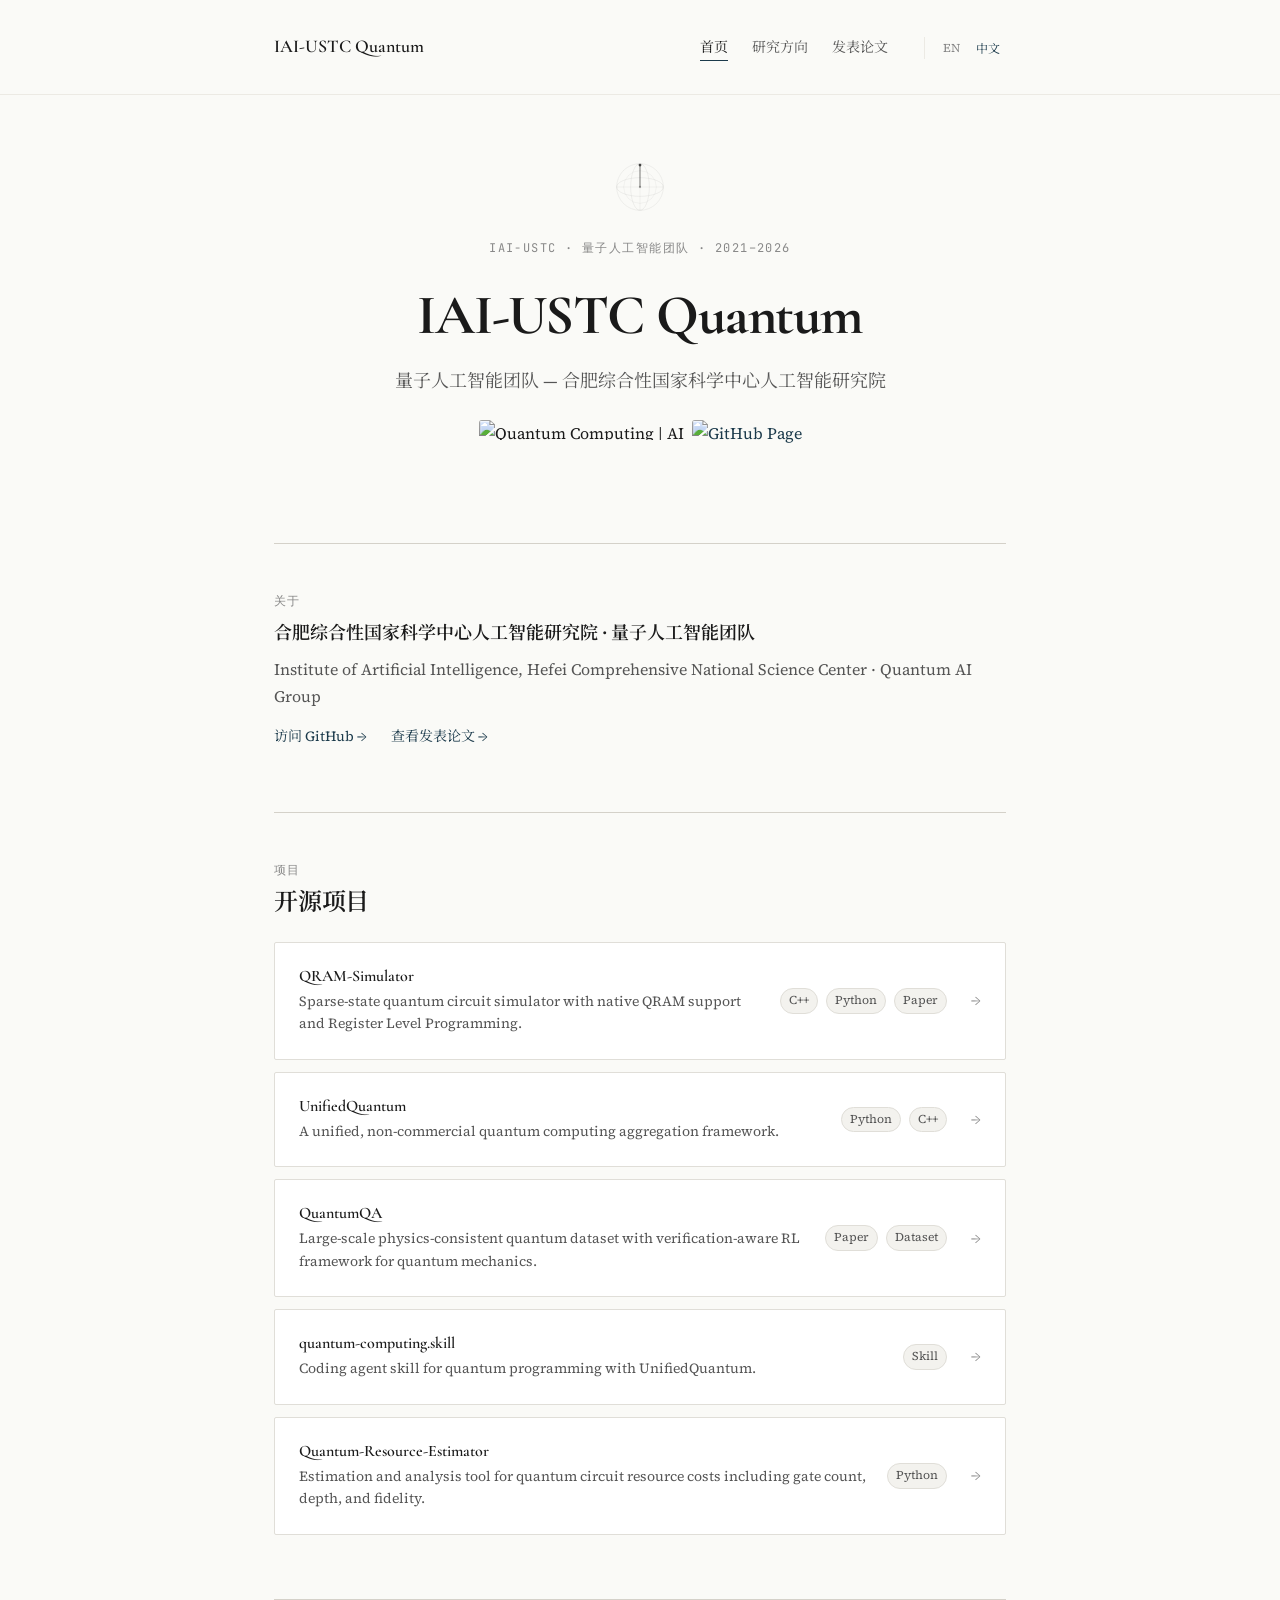
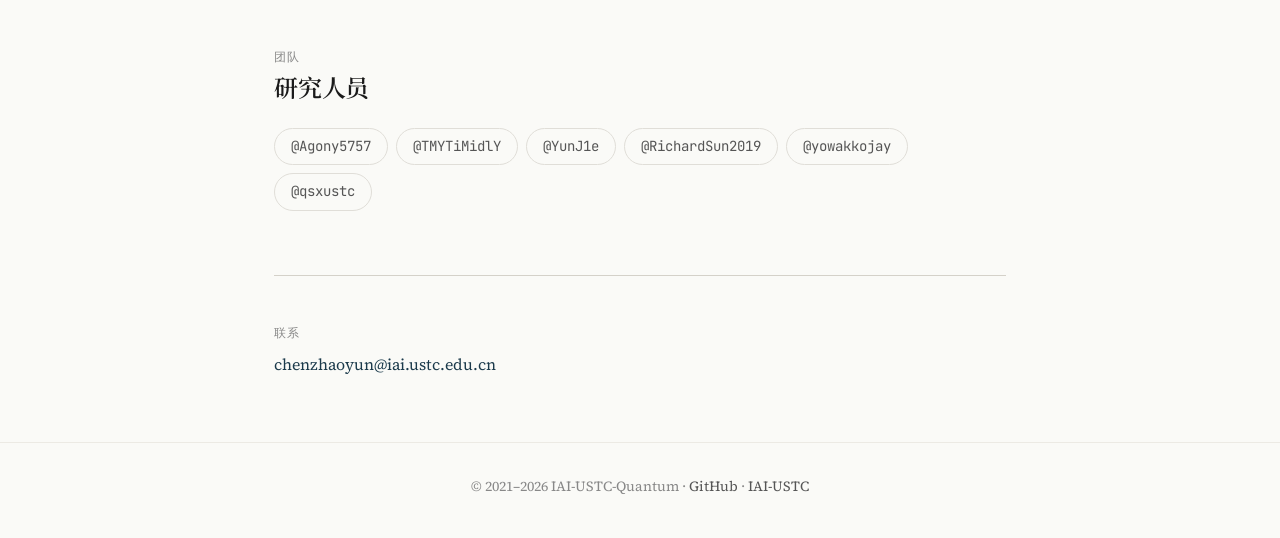
==== commit 2e28b57e: "Add Research Directions page with tab-based layout New page grouping publications into 5 thematic re" ====
--- a/index.html
+++ b/index.html
@@ -18,6 +18,7 @@
             <a href="index.html" class="nav-brand">IAI-USTC Quantum</a>
             <div class="nav-right">
                 <a href="index.html" class="nav-link active" data-i18n="nav_home">Home</a>
+                <a href="research.html" class="nav-link" data-i18n="nav_research">Research</a>
                 <a href="publications.html" class="nav-link" data-i18n="nav_pub">Publications</a>
                 <div class="nav-lang">
                     <button id="lang-en" onclick="switchLanguage('en')" data-i18n="lang_en">EN</button>
